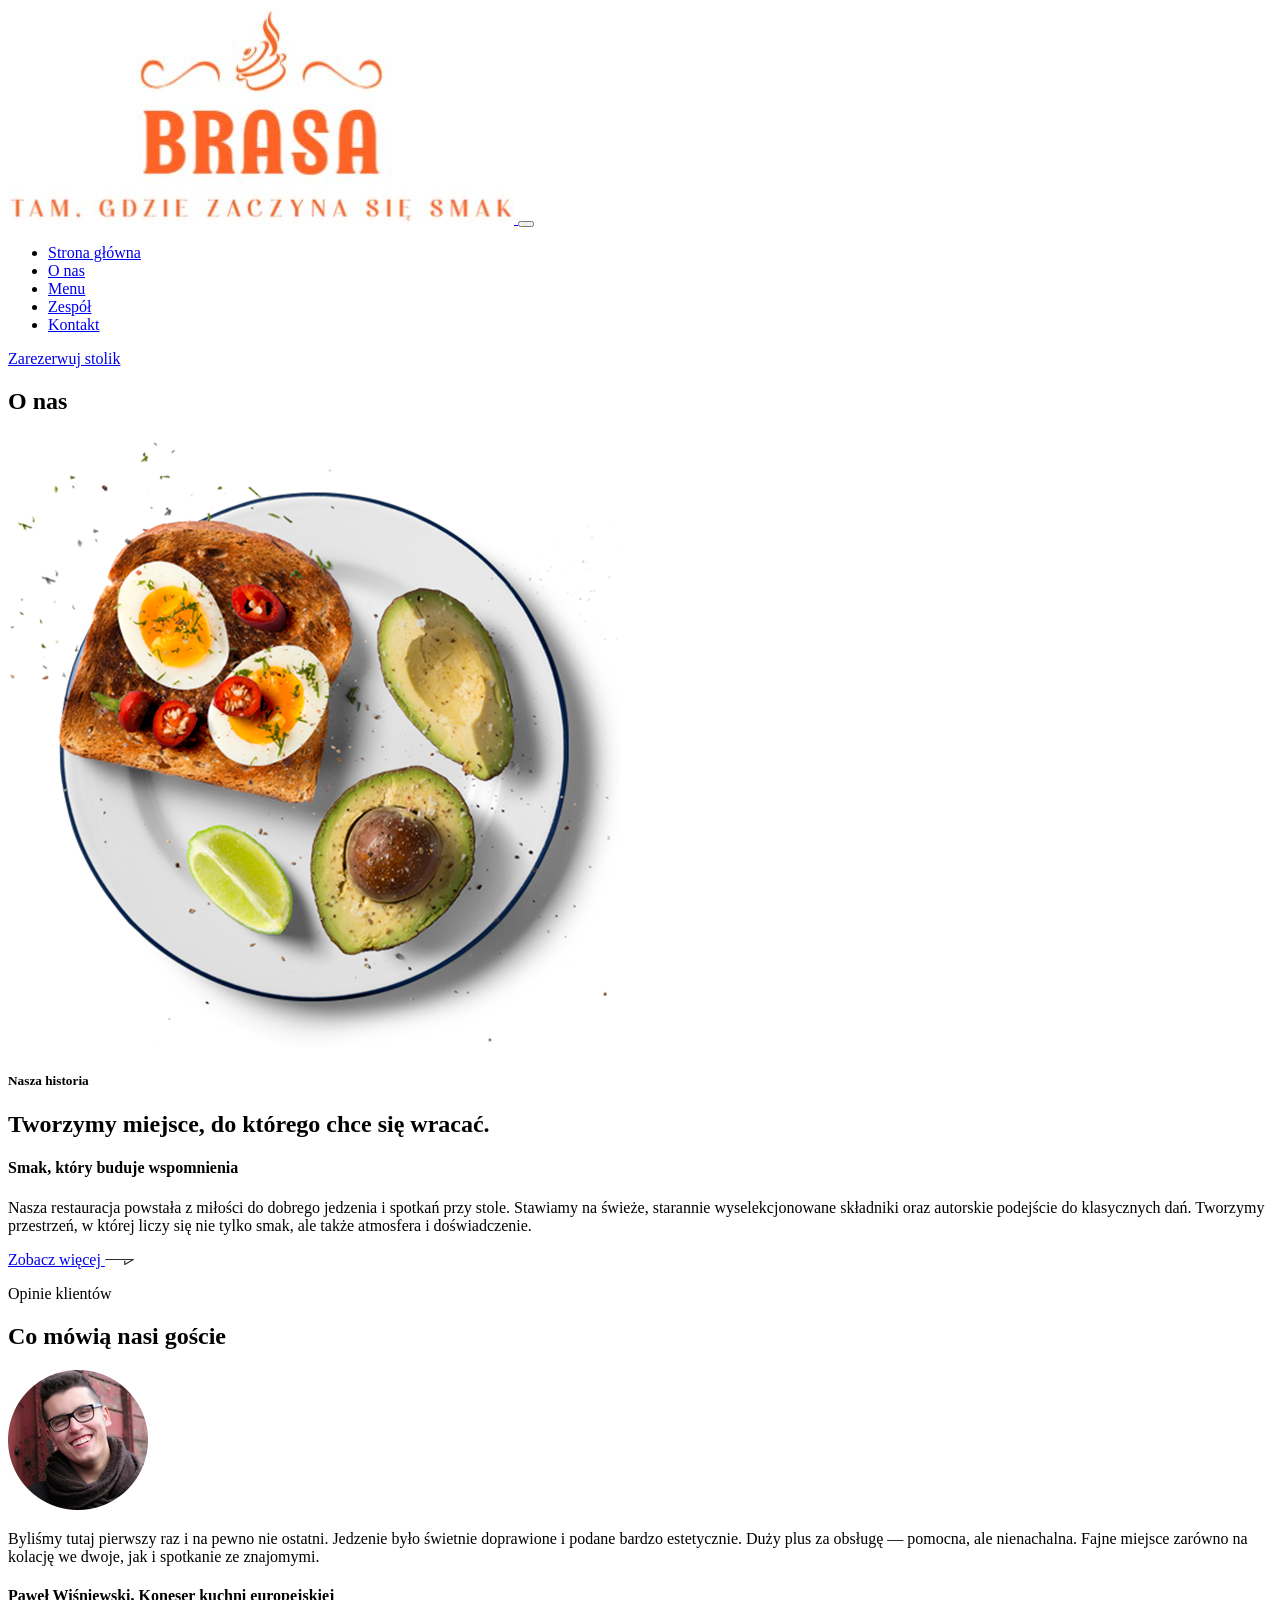
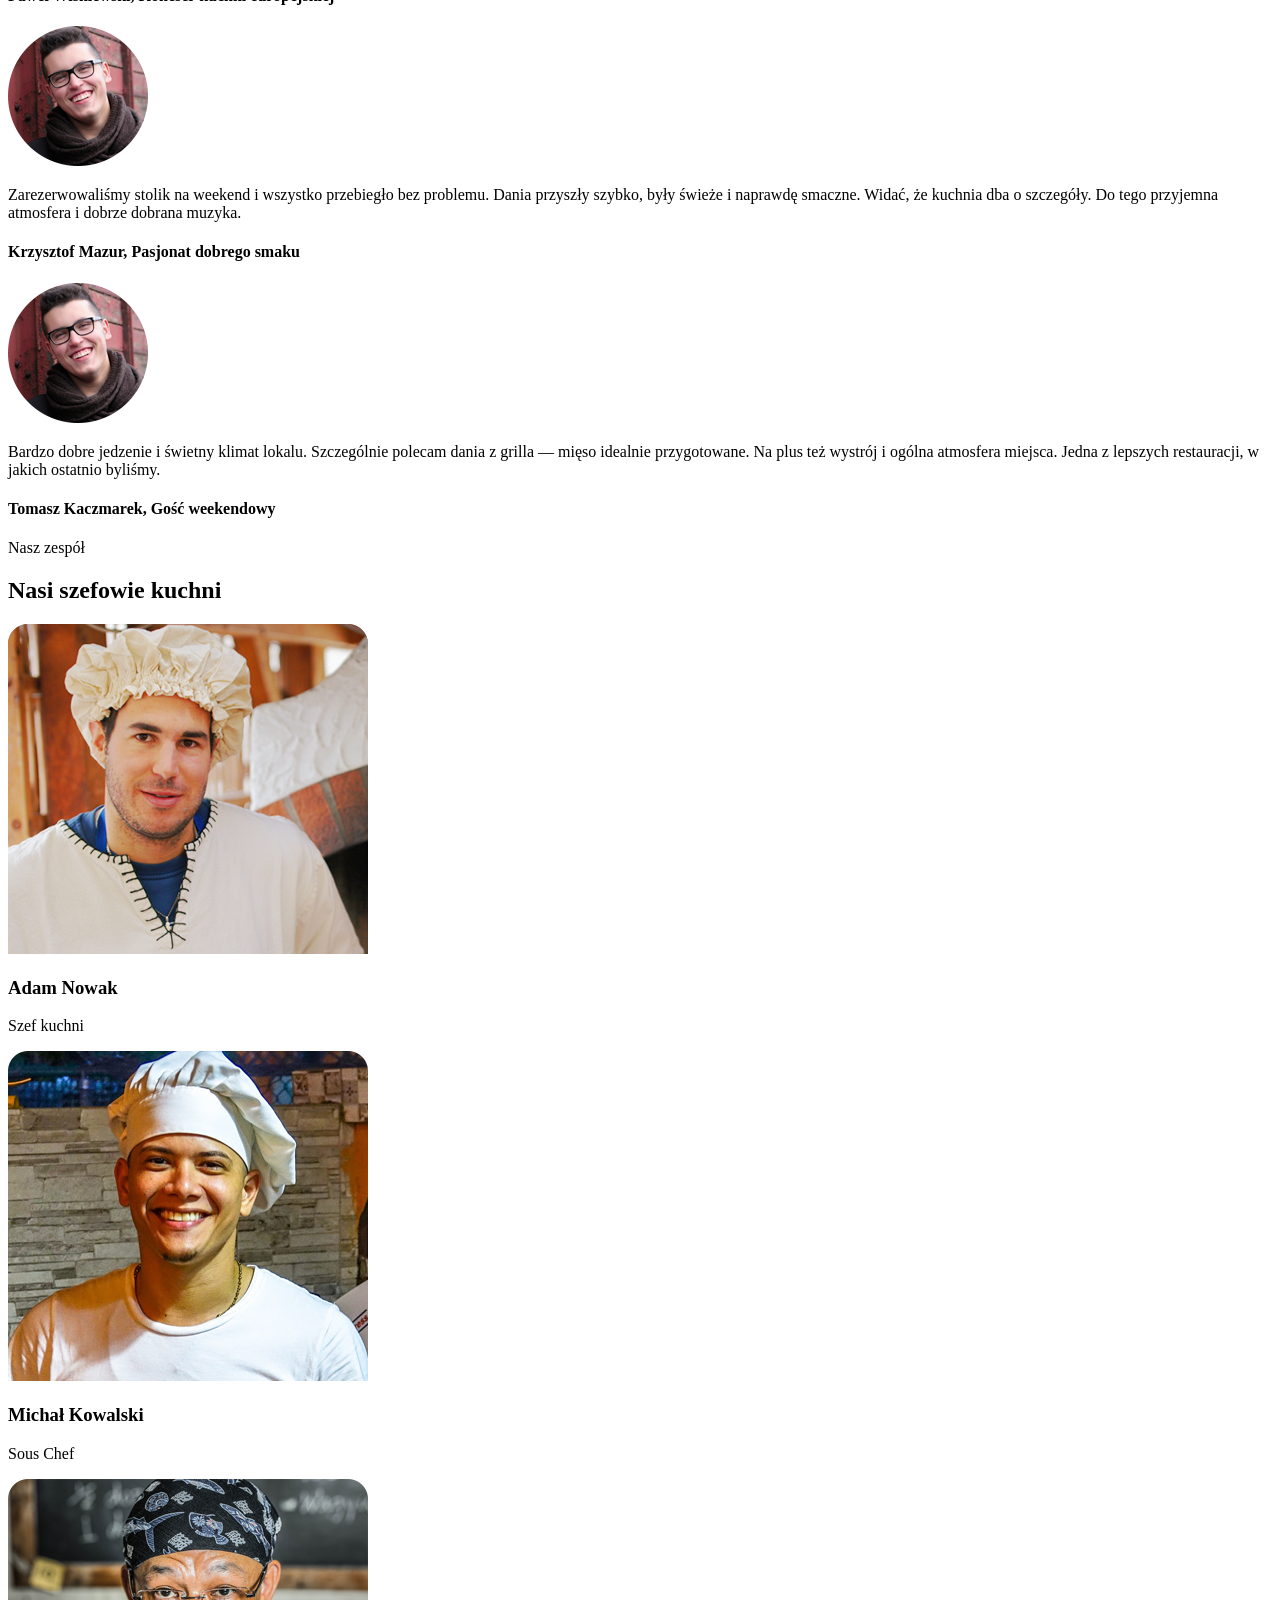
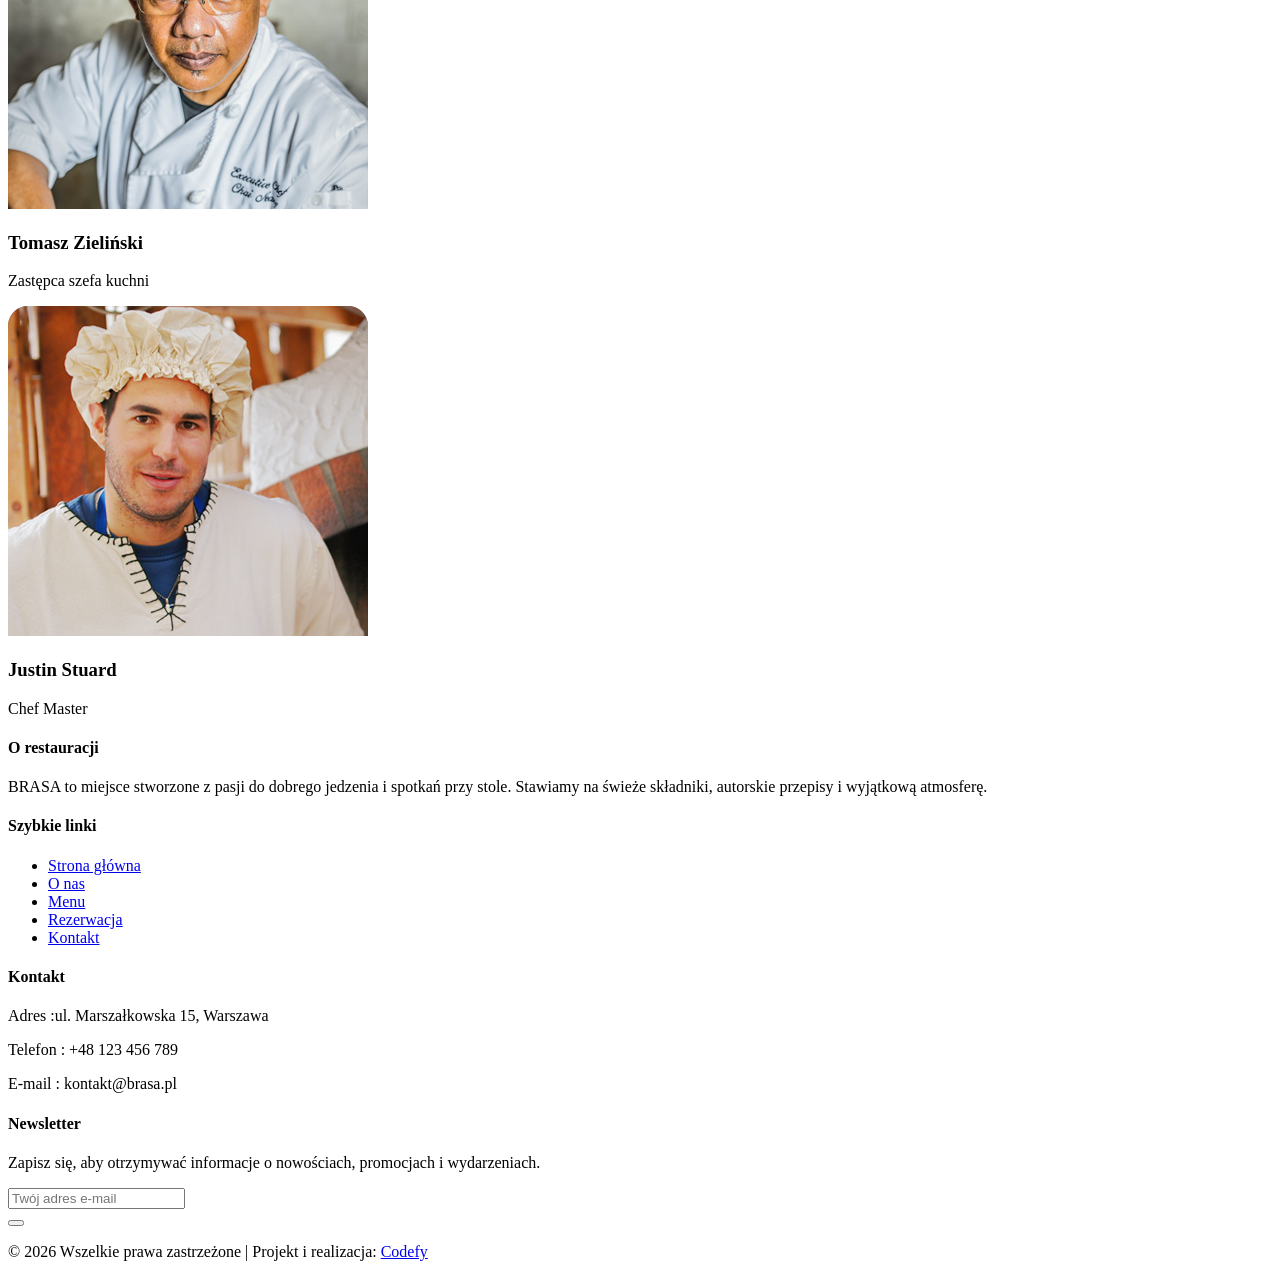
==== about.html @ 65eb1160 "Add files via upload" ====
<!doctype html>
<html lang="en">

<head>
    <!-- Required meta tags -->
    <meta charset="utf-8">
    <meta name="viewport" content="width=device-width, initial-scale=1, shrink-to-fit=no">
    <title>Brasa</title>
    <link rel="icon" href="img/favicon.png">
    <!-- Bootstrap CSS -->
    <link rel="stylesheet" href="css/bootstrap.min.css">
    <!-- animate CSS -->
    <link rel="stylesheet" href="css/animate.css">
    <!-- owl carousel CSS -->
    <link rel="stylesheet" href="css/owl.carousel.min.css">
    <!-- themify CSS -->
    <link rel="stylesheet" href="css/themify-icons.css">
    <!-- flaticon CSS -->
    <link rel="stylesheet" href="css/flaticon.css">
    <!-- font awesome CSS -->
    <link rel="stylesheet" href="css/magnific-popup.css">
    <!-- swiper CSS -->
    <link rel="stylesheet" href="css/slick.css">
    <link rel="stylesheet" href="css/gijgo.min.css">
    <link rel="stylesheet" href="css/nice-select.css">
    <link rel="stylesheet" href="css/all.css">
    <!-- style CSS -->
    <link rel="stylesheet" href="css/style.css">
</head>

<body>
    <!--::header part start::-->
    <header class="main_menu">
        <div class="container">
            <div class="row align-items-center">
                <div class="col-lg-12">
                    <nav class="navbar navbar-expand-lg navbar-light">
                        <a class="navbar-brand" href="index.html"> <img src="img/logo2.jpg" alt="logo"> </a>
                        <button class="navbar-toggler" type="button" data-toggle="collapse"
                            data-target="#navbarSupportedContent" aria-controls="navbarSupportedContent"
                            aria-expanded="false" aria-label="Toggle navigation">
                            <span class="navbar-toggler-icon"></span>
                        </button>

                        <div class="collapse navbar-collapse main-menu-item justify-content-end"
                            id="navbarSupportedContent">
                            <ul class="navbar-nav">
                                <li class="nav-item">
                                    <a class="nav-link" href="index.html">Strona główna</a>
                                </li>
                                <li class="nav-item">
                                    <a class="nav-link" href="about.html">O nas</a>
                                </li>
                                <li class="nav-item">
                                    <a class="nav-link" href="food_menu.html">Menu</a>
                                </li>
                                <li class="nav-item">
                                    <a class="nav-link" href="chefs.html">Zespół</a>
                                </li>
                                <li class="nav-item">
                                    <a class="nav-link" href="contact.html">Kontakt</a>
                                </li>
                            </ul>
                        </div>
                        <div class="menu_btn">
                            <a href="contact.html" class="single_page_btn d-none d-sm-block">Zarezerwuj stolik</a>
                        </div>
                    </nav>
                </div>
            </div>
        </div>
    </header>
    <!-- Header part end-->

    <!-- breadcrumb start-->
    <section class="breadcrumb breadcrumb_bg">
        <div class="container">
            <div class="row">
                <div class="col-lg-12">
                    <div class="breadcrumb_iner text-center">
                        <div class="breadcrumb_iner_item">
                            <h2>O nas</h2>
                        </div>
                    </div>
                </div>
            </div>
        </div>
    </section>
    <!-- breadcrumb start-->

    <!-- about part start-->
    <section class="about_part about_bg">
        <div class="container-fluid">
            <div class="row align-items-center">
                <div class="col-sm-4 col-lg-5 offset-lg-1">
                    <div class="about_img">
                        <img src="img/about.png" alt="">
                    </div>
                </div>
                <div class="col-sm-8 col-lg-4">
                    <div class="about_text">
                        <h5>Nasza historia</h5>
                        <h2>Tworzymy miejsce, do którego chce się wracać.</h2>
                        <h4>Smak, który buduje wspomnienia</h4>
                        <p>Nasza restauracja powstała z miłości do dobrego jedzenia i spotkań przy stole. Stawiamy na świeże, starannie wyselekcjonowane składniki oraz autorskie podejście do klasycznych dań. Tworzymy przestrzeń, w której liczy się nie tylko smak, ale także atmosfera i doświadczenie. </p>
                        <a href="#" class="btn_3">Zobacz więcej <img src="img/icon/left_2.svg" alt=""></a>
                    </div>
                </div>
            </div>
        </div>
    </section>
    <!-- about part end-->
    <!--::review_part start::-->
    <section class="review_part gray_bg section_padding">
        <div class="container">
            <div class="row">
                <div class="col-xl-5">
                    <div class="section_tittle">
                        <p>Opinie klientów</p>
                        <h2>Co mówią nasi goście</h2>
                    </div>
                </div>
            </div>
            <div class="row">
                <div class="col-lg-11">
                    <div class="client_review_part owl-carousel">
                        <div class="client_review_single media">
                            <div class="client_img align-self-center">
                                <img src="img/client/client_1.png" alt="">
                            </div>
                            <div class="client_review_text media-body">
                                <p>Byliśmy tutaj pierwszy raz i na pewno nie ostatni. Jedzenie było świetnie doprawione i podane bardzo estetycznie. Duży plus za obsługę — pomocna, ale nienachalna. Fajne miejsce zarówno na kolację we dwoje, jak i spotkanie ze znajomymi.</p>
                                <h4>Paweł Wiśniewski, <span>Koneser kuchni europejskiej</span></h4>
                            </div>
                        </div>
                        <div class="client_review_single media">
                            <div class="client_img align-self-center">
                                <img src="img/client/client_1.png " alt="">
                            </div>
                            <div class="client_review_text media-body">
                                <p>Zarezerwowaliśmy stolik na weekend i wszystko przebiegło bez problemu. Dania przyszły szybko, były świeże i naprawdę smaczne. Widać, że kuchnia dba o szczegóły. Do tego przyjemna atmosfera i dobrze dobrana muzyka.</p>
                                <h4>Krzysztof Mazur, <span>Pasjonat dobrego smaku</span></h4>
                            </div>
                        </div>
                        <div class="client_review_single media">
                            <div class="client_img align-self-center">
                                <img src="img/client/client_1.png" alt="">
                            </div>
                            <div class="client_review_text media-body">
                                <p>Bardzo dobre jedzenie i świetny klimat lokalu. Szczególnie polecam dania z grilla — mięso idealnie przygotowane. Na plus też wystrój i ogólna atmosfera miejsca. Jedna z lepszych restauracji, w jakich ostatnio byliśmy.</p>
                                <h4>Tomasz Kaczmarek, <span>Gość weekendowy</span></h4>
                            </div>
                        </div>
                    </div>
                </div>
            </div>
        </div>
    </section>
    <!--::review_part end::-->
    <!--::chefs_part start::-->
    <section class="chefs_part blog_item_section section_padding">
        <div class="container">
            <div class="row">
                <div class="col-xl-5">
                    <div class="section_tittle">
                        <p>Nasz zespół</p>
                        <h2>Nasi szefowie kuchni</h2>
                    </div>
                </div>
            </div>
            <div class="row">
                <div class="col-sm-6 col-lg-4">
                    <div class="single_blog_item">
                        <div class="single_blog_img">
                            <img src="img/team/chefs_1.png" alt="">
                        </div>
                        <div class="single_blog_text text-center">
                            <h3>Adam Nowak</h3>
                            <p>Szef kuchni</p>
                            <div class="social_icon">
                                <a href="#"> <i class="ti-facebook"></i> </a>
                                <a href="#"> <i class="ti-twitter-alt"></i> </a>
                                <a href="#"> <i class="ti-instagram"></i> </a>
                                <a href="#"> <i class="ti-skype"></i> </a>
                            </div>
                        </div>
                    </div>
                </div>
                <div class="col-sm-6 col-lg-4">
                    <div class="single_blog_item">
                        <div class="single_blog_img">
                            <img src="img/team/chefs_2.png" alt="">
                        </div>
                        <div class="single_blog_text text-center">
                            <h3>Michał Kowalski</h3>
                            <p>Sous Chef</p>
                            <div class="social_icon">
                                <a href="#"> <i class="ti-facebook"></i> </a>
                                <a href="#"> <i class="ti-twitter-alt"></i> </a>
                                <a href="#"> <i class="ti-instagram"></i> </a>
                                <a href="#"> <i class="ti-skype"></i> </a>
                            </div>
                        </div>
                    </div>
                </div>
                <div class="col-sm-6 col-lg-4">
                    <div class="single_blog_item">
                        <div class="single_blog_img">
                            <img src="img/team/chefs_3.png" alt="">
                        </div>
                        <div class="single_blog_text text-center">
                            <h3>Tomasz Zieliński</h3>
                            <p>Zastępca szefa kuchni</p>
                            <div class="social_icon">
                                <a href="#"> <i class="ti-facebook"></i> </a>
                                <a href="#"> <i class="ti-twitter-alt"></i> </a>
                                <a href="#"> <i class="ti-instagram"></i> </a>
                                <a href="#"> <i class="ti-skype"></i> </a>
                            </div>
                        </div>
                    </div>
                </div>
                <div class="col-sm-6 col-lg-4 d-none d-sm-block d-lg-none">
                    <div class="single_blog_item">
                        <div class="single_blog_img">
                            <img src="img/team/chefs_1.png" alt="">
                        </div>
                        <div class="single_blog_text text-center">
                            <h3>Justin Stuard</h3>
                            <p>Chef Master</p>
                            <div class="social_icon">
                                <a href="#"> <i class="ti-facebook"></i> </a>
                                <a href="#"> <i class="ti-twitter-alt"></i> </a>
                                <a href="#"> <i class="ti-instagram"></i> </a>
                                <a href="#"> <i class="ti-skype"></i> </a>
                            </div>
                        </div>
                    </div>
                </div>
            </div>
        </div>
    </section>
    <!--::chefs_part end::-->

    <!-- footer part start-->
    <footer class="footer-area">
        <div class="container">
            <div class="row">
                <div class="col-xl-3 col-sm-6 col-md-3 col-lg-3">
                    <div class="single-footer-widget footer_1">
                        <h4>O restauracji</h4>
                        <p>BRASA to miejsce stworzone z pasji do dobrego jedzenia i spotkań przy stole. Stawiamy na świeże składniki, autorskie przepisy i wyjątkową atmosferę.</p>
                    </div>
                </div>
                <div class="col-xl-3 col-sm-6 col-md-2 col-lg-3">
                    <div class="single-footer-widget footer_2">
                        <h4>Szybkie linki</h4>
                        <div class="contact_info">
                            <ul>
                                <li><a href="#">Strona główna</a></li>
                                <li><a href="#">O nas</a></li>
                                <li><a href="#">Menu</a></li>
                                <li><a href="#">Rezerwacja</a></li>
                                <li><a href="#">Kontakt</a></li>
                            </ul>
                        </div>
                    </div>
                </div>
                <div class="col-xl-3 col-sm-6 col-md-3 col-lg-3">
                    <div class="single-footer-widget footer_2">
                        <h4>Kontakt</h4>
                        <div class="contact_info">
                            <p><span> Adres :</span>ul. Marszałkowska 15, Warszawa </p>
                            <p><span> Telefon :</span> +48 123 456 789</p>
                            <p><span> E-mail : </span>kontakt@brasa.pl </p>
                        </div>
                    </div>
                </div>
                <div class="col-xl-3 col-sm-6 col-md-4 col-lg-3">
                    <div class="single-footer-widget footer_3">
                        <h4>Newsletter</h4>
                        <p>Zapisz się, aby otrzymywać informacje o nowościach, promocjach i wydarzeniach.</p>
                        <form action="#">
                            <div class="form-group">
                                <div class="input-group mb-3">
                                    <input type="text" class="form-control" placeholder='Twój adres e-mail'
                                        onfocus="this.placeholder = ''" onblur="this.placeholder = 'Twój adres e-mail'">
                                    <div class="input-group-append">
                                        <button class="btn" type="button"><i class="fas fa-paper-plane"></i></button>
                                    </div>
                                </div>
                            </div>
                        </form>
                    </div>
                </div>
            </div>
            <div class="copyright_part_text">
                <div class="row">
                    <div class="col-lg-8">
                        <p class="footer-text m-0">
  © 2026 Wszelkie prawa zastrzeżone | Projekt i realizacja: 
   <a href="https://codefy.pl" target="_blank">Codefy</a>
</p>
                    </div>
                    <div class="col-lg-4">
                        <div class="copyright_social_icon text-right">
                            <a href="#"><i class="fab fa-facebook-f"></i></a>
                            <a href="#"><i class="fab fa-twitter"></i></a>
                            <a href="#"><i class="ti-dribbble"></i></a>
                            <a href="#"><i class="fab fa-behance"></i></a>
                        </div>
                    </div>
                </div>
            </div>
        </div>
    </footer>
    <!-- footer part end-->

    <!-- jquery plugins here-->
    <!-- jquery -->
    <script src="js/jquery-1.12.1.min.js"></script>
    <!-- popper js -->
    <script src="js/popper.min.js"></script>
    <!-- bootstrap js -->
    <script src="js/bootstrap.min.js"></script>
    <!-- easing js -->
    <script src="js/jquery.magnific-popup.js"></script>
    <!-- swiper js -->
    <script src="js/swiper.min.js"></script>
    <!-- swiper js -->
    <script src="js/masonry.pkgd.js"></script>
    <!-- particles js -->
    <script src="js/owl.carousel.min.js"></script>
    <!-- swiper js -->
    <script src="js/slick.min.js"></script>
    <script src="js/gijgo.min.js"></script>
    <script src="js/jquery.nice-select.min.js"></script>
    <!-- custom js -->
    <script src="js/custom.js"></script>
</body>

</html>
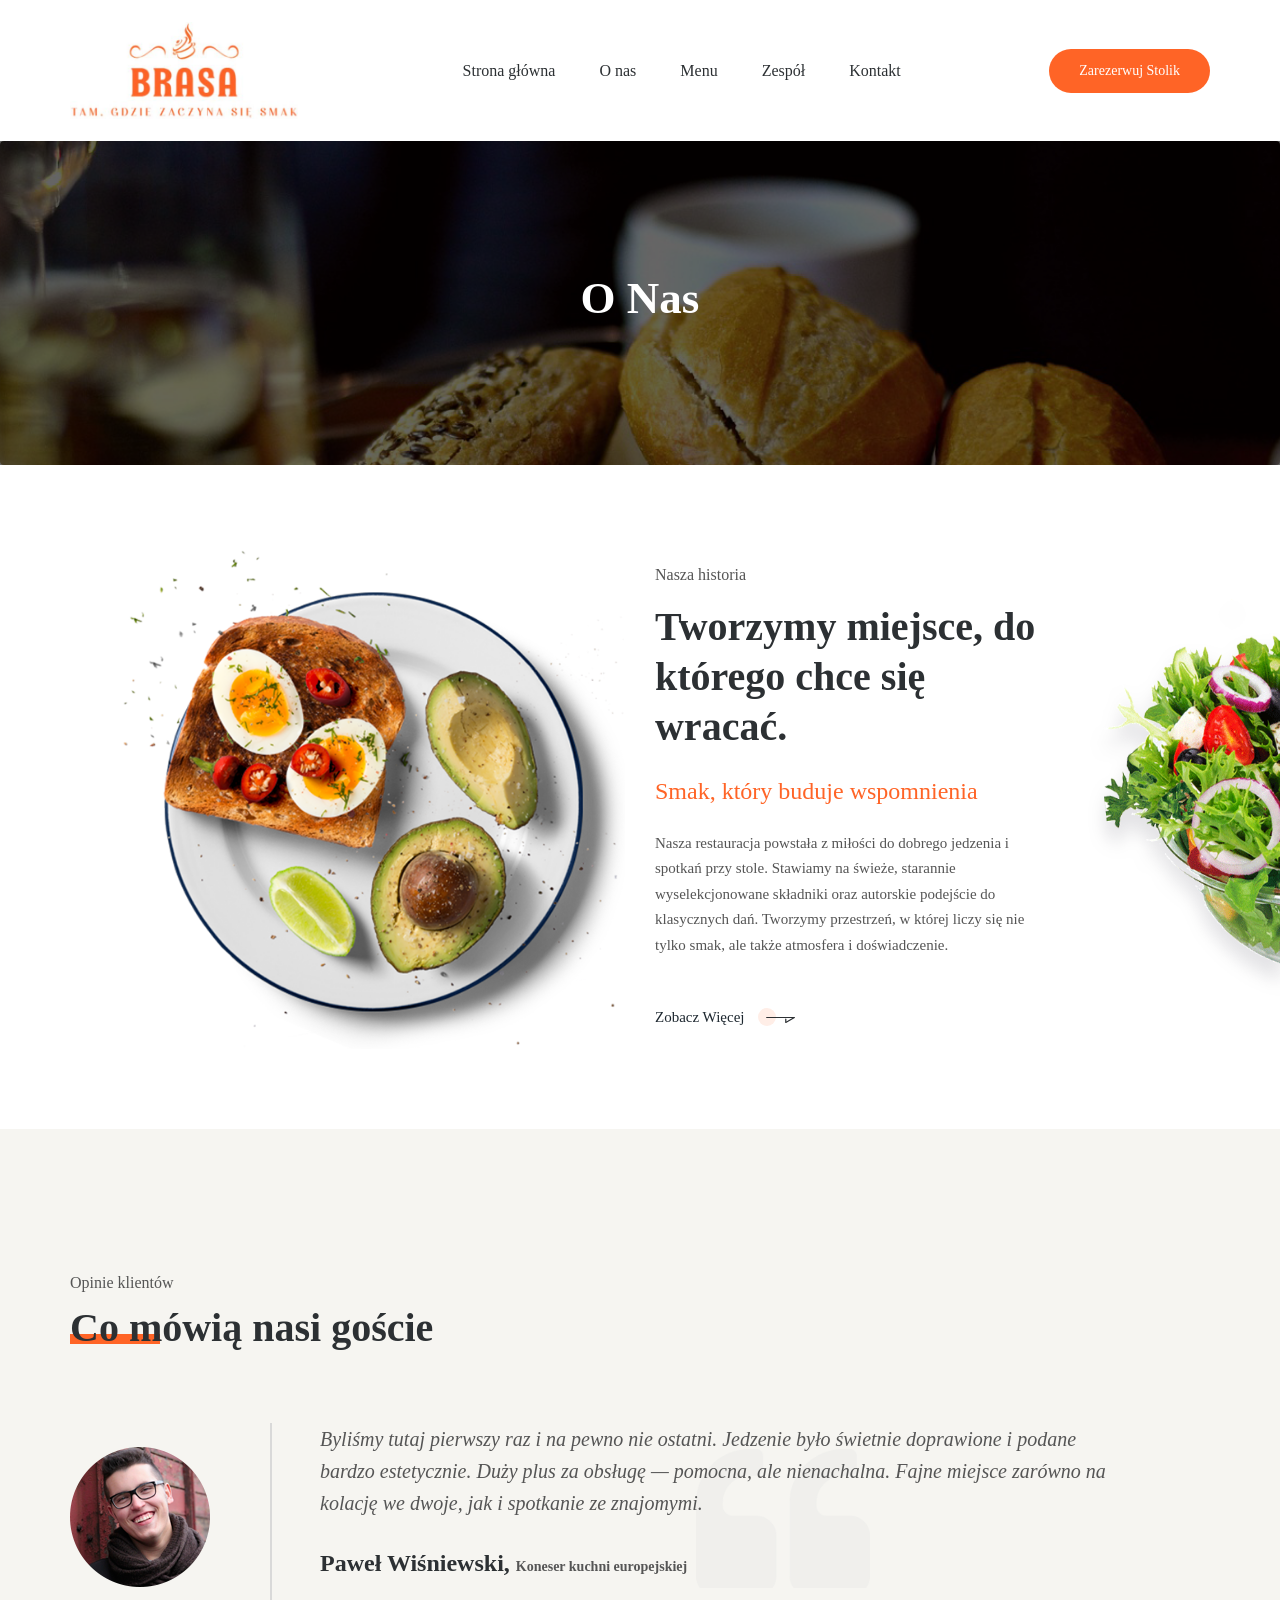
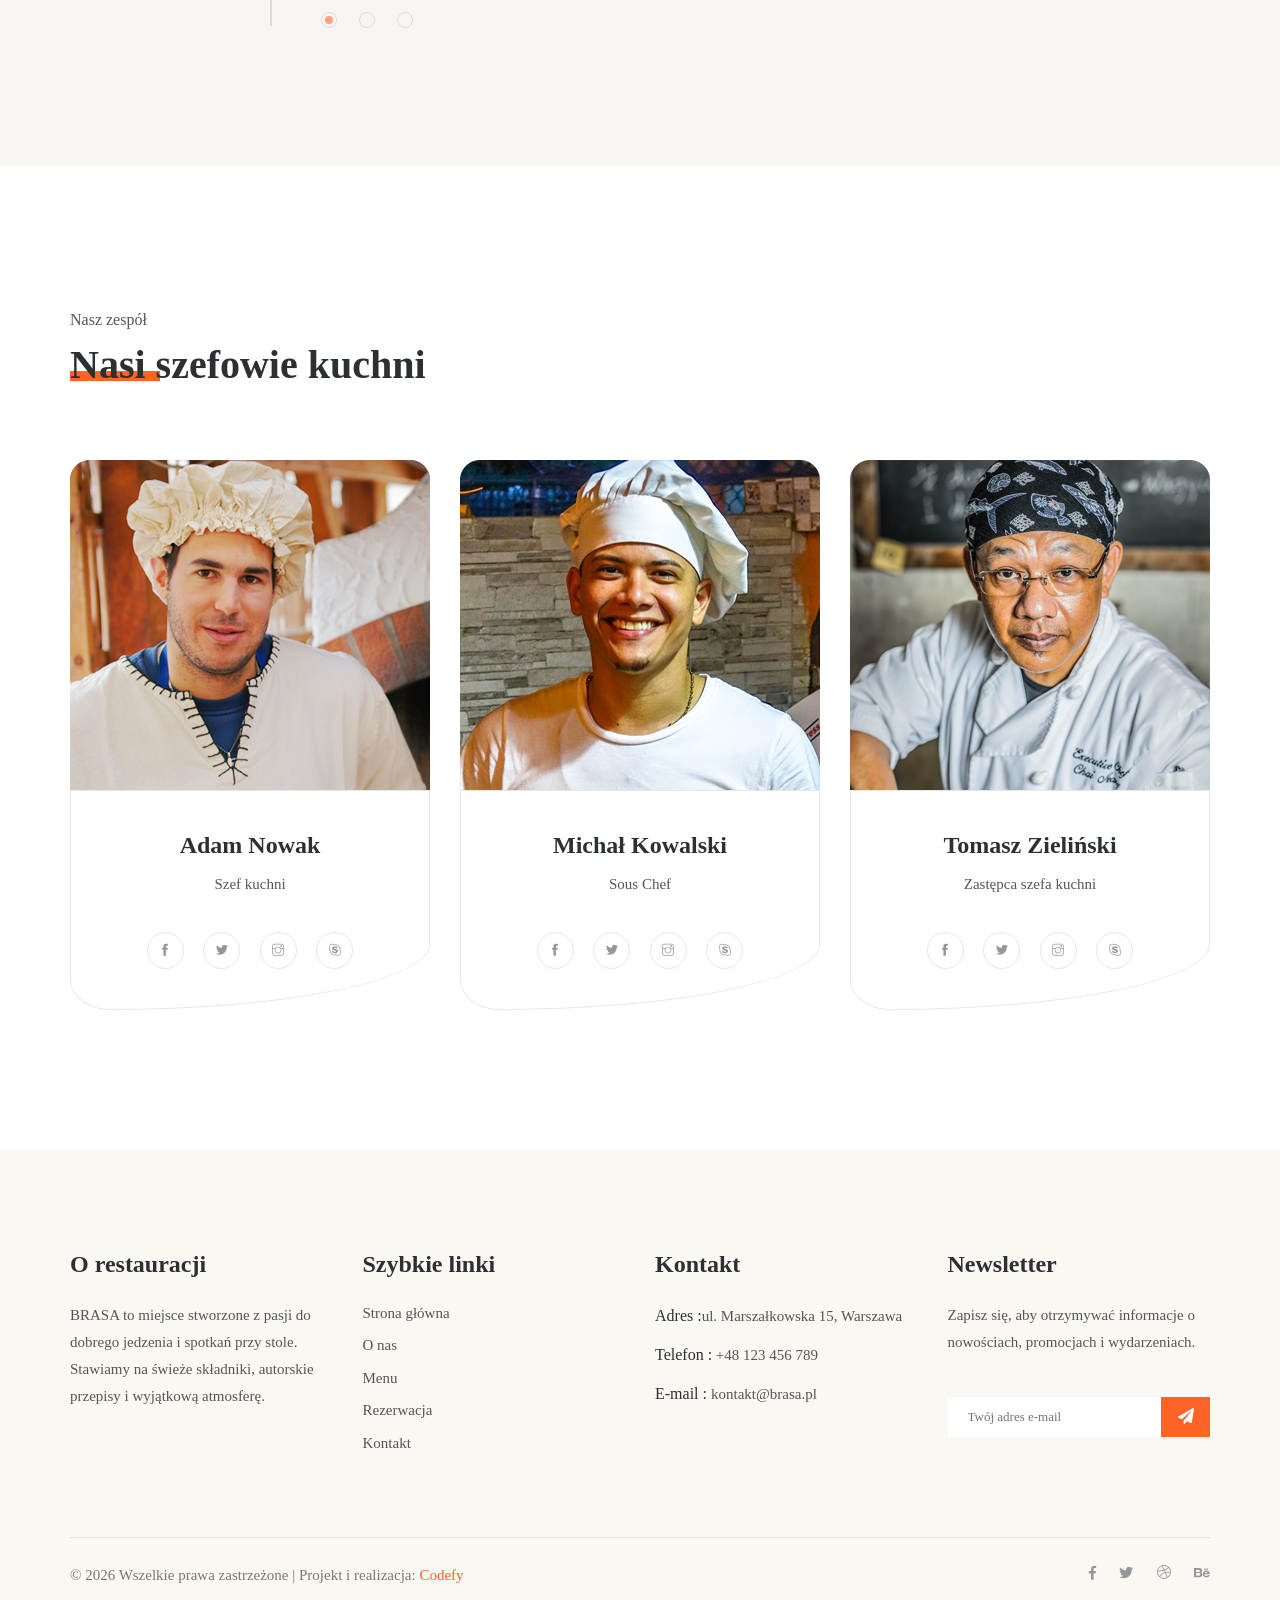
==== commit 274eebba: "Update about.html" ====
--- a/about.html
+++ b/about.html
@@ -6,7 +6,7 @@
     <meta charset="utf-8">
     <meta name="viewport" content="width=device-width, initial-scale=1, shrink-to-fit=no">
     <title>Brasa</title>
-    <link rel="icon" href="img/favicon.png">
+    <link rel="icon" href="img/fav-removebg-preview.png">
     <!-- Bootstrap CSS -->
     <link rel="stylesheet" href="css/bootstrap.min.css">
     <!-- animate CSS -->
@@ -339,4 +339,4 @@
     <script src="js/custom.js"></script>
 </body>
 
-</html>+</html>
--- a/css/gijgo.min.css
+++ b/css/gijgo.min.css
@@ -0,0 +1 @@
+.gj-button-md,.gj-text-align-center{text-align:center}.gj-button-md,.gj-modal{overflow:hidden;outline:0}.gj-button-md,.gj-button-md-group{position:relative;vertical-align:middle}.gj-button,.gj-button-md,.gj-cursor-pointer{cursor:pointer}.gj-button{background-color:#f5f5f5;border:1px solid #ddd;color:#000;border-radius:3px;padding:6px 10px}.gj-unselectable{-webkit-touch-callout:none;-webkit-user-select:none;-khtml-user-select:none;-moz-user-select:none;-ms-user-select:none;user-select:none}.gj-row{display:-webkit-box;display:-ms-flexbox;display:flex;-ms-flex-wrap:wrap;flex-wrap:wrap}.gj-margin-left-5{margin-left:5px}.gj-margin-left-10{margin-left:10px}.gj-width-full{width:100%}.gj-font-size-16{font-size:16px}.gj-hidden{display:none}.gj-button-md{background:0 0;border:none;border-radius:2px;color:rgba(0,0,0,.87);height:36px;margin:0;min-width:64px;padding:0 16px;display:inline-block;font-family:Roboto,Helvetica,Arial,sans-serif;font-size:1rem;font-weight:500;text-transform:uppercase;letter-spacing:0;will-change:box-shadow;transition:box-shadow .2s cubic-bezier(.4,0,1,1),background-color .2s cubic-bezier(.4,0,.2,1),color .2s cubic-bezier(.4,0,.2,1);text-decoration:none;line-height:36px;-webkit-user-select:none;-moz-user-select:none;-ms-user-select:none;user-select:none}.gj-button-md:hover{background-color:rgba(158,158,158,.2)}.gj-button-md:disabled{color:rgba(0,0,0,.26);background:0 0}.gj-button-md .gj-icon,.gj-button-md .material-icons{vertical-align:middle}.gj-button-md.gj-button-md-icon{width:24px;height:31px;min-width:24px;padding:0;display:table}ul.gj-list-bootstrap li [data-role=image],ul.gj-list-md li [data-role=checkbox],ul.gj-list-md li [data-role=image]{height:24px;width:24px}.gj-button-md.gj-button-md-icon .gj-icon,.gj-button-md.gj-button-md-icon .material-icons{display:table-cell;margin-right:0;width:24px;height:24px}.gj-button-md.active{background-color:rgba(158,158,158,.4)}.gj-button-md-group{display:inline-block}.gj-textbox-md{border:none;border-bottom:1px solid rgba(0,0,0,.42);display:block;font-family:Helvetica,Arial,sans-serif;font-size:16px;line-height:16px;padding:4px 0;margin:0;width:100%;background:0 0;text-align:left;color:rgba(0,0,0,.87)}.gj-textbox-md:active,.gj-textbox-md:focus{border-bottom:2px solid rgba(0,0,0,.42);outline:0}.gj-textbox-md::placeholder{color:#8e8e8e}.gj-textbox-md:-ms-input-placeholder{color:#8e8e8e}.gj-textbox-md::-ms-input-placeholder{color:#8e8e8e}.gj-md-spacer-24{min-width:24px;width:24px;display:inline-block}.gj-md-spacer-32{min-width:32px;width:32px;display:inline-block}.gj-modal{position:fixed;top:0;right:0;bottom:0;left:0;z-index:1203;display:none;-webkit-overflow-scrolling:touch;background-color:rgba(0,0,0,.54118);transition:.2s ease opacity;will-change:opacity}ul.gj-list li [data-role=wrapper]{display:table;width:100%}ul.gj-list li [data-role=checkbox],ul.gj-list li [data-role=image]{display:table-cell;vertical-align:middle;text-align:center}ul.gj-list li [data-role=display]{display:table-cell;vertical-align:middle;cursor:pointer}ul.gj-list li [data-role=display]:empty:before{content:"\200b"}ul.gj-list-bootstrap{padding-left:0;margin-bottom:0}ul.gj-list-bootstrap li{padding:0}ul.gj-list-bootstrap li [data-role=wrapper]{padding:0 10px}ul.gj-list-bootstrap li [data-role=checkbox]{width:24px;padding:3px}ul.gj-list-bootstrap li [data-role=display]{padding:8px 0 8px 4px}.list-group-item.active ul li,.list-group-item.active:focus ul li,.list-group-item.active:hover ul li{text-shadow:none;color:initial}ul.gj-list-md{padding:0;list-style:none;line-height:24px;letter-spacing:0;color:#616161}.gj-picker-md,ul.gj-list-md li{font-family:Roboto,Helvetica,Arial,sans-serif;font-size:16px;font-weight:400;letter-spacing:.04em;line-height:1}ul.gj-list-md li{display:list-item;list-style-type:none;padding:0;min-height:unset;box-sizing:border-box;align-items:center;cursor:default;overflow:hidden;-webkit-flex-direction:row;-ms-flex-direction:row;flex-direction:row;-webkit-flex-wrap:nowrap;-ms-flex-wrap:nowrap;flex-wrap:nowrap}ul.gj-list-md li [data-role=display]{padding:8px 0 8px 5px;order:0;flex-grow:2;text-decoration:none;box-sizing:border-box;align-items:center;text-align:left;color:rgba(0,0,0,.87)}ul.gj-list-md li.disabled>[data-role=wrapper]>[data-role=display]{color:#9E9E9E}.gj-list-md-active{background:#e0e0e0;color:#3f51b5}.gj-picker{position:absolute;z-index:1203;background-color:#fff}.gj-picker .selected{color:#fff}.gj-picker-md{color:rgba(0,0,0,.87);border:1px solid #E0E0E0}.gj-modal .gj-picker-md{border:0}.gj-picker-md [role=header]{color:rgba(255,255,255,.54);display:flex;background:#2196f3;align-items:baseline;user-select:none;justify-content:center}.gj-picker-md [role=footer]{float:right;padding:10px}.gj-picker-md [role=footer] button.gj-button-md{color:#2196f3;font-weight:700;font-size:13px}.gj-picker-bootstrap{border:1px solid #E0E0E0}.gj-picker-bootstrap .selected{color:#888}.gj-picker-bootstrap [role=header]{background:#eee;color:#AAA}@font-face{font-family:gijgo-material;src:url(../fonts/gijgo-material.eot?235541);src:url(../fonts/gijgo-material.eot?235541#iefix) format('embedded-opentype'),url(../fonts/gijgo-material.ttf?235541) format('truetype'),url(../fonts/gijgo-material.woff?235541) format('woff'),url(../fonts/gijgo-material.svg?235541#gijgo-material) format('svg');font-weight:400;font-style:normal}.gj-icon{font-family:gijgo-material!important;font-size:24px;speak:none;font-style:normal;font-weight:400;font-variant:normal;text-transform:none;line-height:1;letter-spacing:0;-webkit-font-feature-settings:"liga";-moz-font-feature-settings:"liga=1";-moz-font-feature-settings:"liga";-ms-font-feature-settings:"liga" 1;font-feature-settings:"liga";-webkit-font-variant-ligatures:discretionary-ligatures;font-variant-ligatures:discretionary-ligatures;-webkit-font-smoothing:antialiased;-moz-osx-font-smoothing:grayscale}.gj-icon.undo:before{content:"\e900"}.gj-icon.vertical-align-top:before{content:"\e901"}.gj-icon.vertical-align-center:before{content:"\e902"}.gj-icon.vertical-align-bottom:before{content:"\e903"}.gj-icon.arrow-dropup:before{content:"\e904"}.gj-icon.clock:before{content:"\e905"}.gj-icon.refresh:before{content:"\e906"}.gj-icon.last-page:before{content:"\e907"}.gj-icon.first-page:before{content:"\e908"}.gj-icon.cancel:before{content:"\e909"}.gj-icon.clear:before{content:"\e90a"}.gj-icon.check-circle:before{content:"\e90b"}.gj-icon.delete:before{content:"\e90c"}.gj-icon.arrow-upward:before{content:"\e90d"}.gj-icon.arrow-forward:before{content:"\e90e"}.gj-icon.arrow-downward:before{content:"\e90f"}.gj-icon.arrow-back:before{content:"\e910"}.gj-icon.list-numbered:before{content:"\e911"}.gj-icon.list-bulleted:before{content:"\e912"}.gj-icon.indent-increase:before{content:"\e913"}.gj-icon.indent-decrease:before{content:"\e914"}.gj-icon.redo:before{content:"\e915"}.gj-icon.align-right:before{content:"\e916"}.gj-icon.align-left:before{content:"\e917"}.gj-icon.align-justify:before{content:"\e918"}.gj-icon.align-center:before{content:"\e919"}.gj-icon.strikethrough:before{content:"\e91a"}.gj-icon.italic:before{content:"\e91b"}.gj-icon.underlined:before{content:"\e91c"}.gj-icon.bold:before{content:"\e91d"}.gj-icon.arrow-dropdown:before{content:"\e91e"}.gj-icon.done:before{content:"\e91f"}.gj-icon.pencil:before{content:"\e920"}.gj-icon.minus:before{content:"\e921"}.gj-icon.plus:before{content:"\e922"}.gj-icon.chevron-up:before{content:"\e923"}.gj-icon.chevron-right:before{content:"\e924"}.gj-icon.chevron-down:before{content:"\e925"}.gj-icon.chevron-left:before{content:"\e926"}.gj-icon.event:before{content:"\e927"}.gj-draggable{cursor:move}.gj-resizable-handle{position:absolute;font-size:.1px;display:block;-ms-touch-action:none;touch-action:none;z-index:1203}.gj-dialog-bootstrap [data-role=title],.gj-dialog-bootstrap4 [data-role=title]{display:inline}.gj-dialog-bootstrap,.gj-dialog-bootstrap4,.gj-dialog-md{z-index:1202;overflow:hidden}.gj-resizable-n{cursor:n-resize;height:7px;width:100%;top:-5px;left:0}.gj-resizable-e{cursor:e-resize;width:7px;right:-5px;top:0;height:100%}.gj-resizable-s{cursor:s-resize;height:7px;width:100%;bottom:-5px;left:0}.gj-resizable-w{cursor:w-resize;width:7px;left:-5px;top:0;height:100%}.gj-resizable-se{cursor:se-resize;width:12px;height:12px;right:1px;bottom:1px}.gj-resizable-sw{cursor:sw-resize;width:9px;height:9px;left:-5px;bottom:-5px}.gj-resizable-nw{cursor:nw-resize;width:9px;height:9px;left:-5px;top:-5px}.gj-resizable-ne{cursor:ne-resize;width:9px;height:9px;right:-5px;top:-5px}.gj-dialog-footer{position:absolute;bottom:0;width:100%;margin-top:0}.gj-dialog-scrollable [data-role=body]{overflow-x:hidden;overflow-y:scroll}.gj-dialog-bootstrap [data-role=close]{line-height:1.42857143}.gj-dialog-bootstrap4 [data-role=close]{line-height:1.5}.gj-dialog-md{background-color:#FFF;border:none;box-shadow:0 11px 15px -7px rgba(0,0,0,.2),0 24px 38px 3px rgba(0,0,0,.14),0 9px 46px 8px rgba(0,0,0,.12);box-sizing:border-box;position:relative;display:-webkit-box;display:-webkit-flex;display:-ms-flexbox;display:flex;-webkit-box-orient:vertical;-webkit-box-direction:normal;-webkit-flex-direction:column;-ms-flex-direction:column;flex-direction:column;-webkit-background-clip:padding-box;background-clip:padding-box;outline:0}.gj-dialog-md-header{padding:24px 24px 0;font-family:Roboto,Helvetica,Arial,sans-serif}.gj-dialog-md-title{margin:0;font-weight:400;display:inline;line-height:28px;font-size:20px}.gj-dialog-md-close{-webkit-appearance:none;padding:0;cursor:pointer;background:0 0;border:0;float:right;line-height:28px;font-size:28px}.gj-dialog-md-body{padding:20px 24px 24px;color:rgba(0,0,0,.54);font-family:Helvetica,Arial,sans-serif;font-size:14px;font-weight:400;line-height:20px}.gj-dialog-md-footer{padding:8px 8px 8px 24px;display:-webkit-flex;display:-ms-flexbox;display:flex;-webkit-flex-direction:row-reverse;-ms-flex-direction:row-reverse;flex-direction:row-reverse;-webkit-flex-wrap:wrap;-ms-flex-wrap:wrap;flex-wrap:wrap;box-sizing:border-box}.gj-dialog-md-footer>:first-child{margin-right:0}.gj-dialog-md-footer>*{margin-right:8px;height:36px}DIV.gj-grid-wrapper{margin:auto;position:relative;clear:both;z-index:1}TABLE.gj-grid{margin:auto;border-collapse:collapse;width:100%;table-layout:fixed}TABLE.gj-grid THEAD TH [data-role=selectAll]{margin:auto}table.gj-grid-bootstrap thead th [data-role=sorticon],table.gj-grid-md thead th [data-role=sorticon]{margin-left:5px}TABLE.gj-grid THEAD TH [data-role=title],TABLE.gj-grid THEAD TH [data-role=sorticon]{display:inline-block}TABLE.gj-grid THEAD TH{overflow:hidden;text-overflow:ellipsis}TABLE.gj-grid.autogrow-header-row THEAD TH{overflow:auto;text-overflow:initial;white-space:pre-wrap;-ms-word-break:break-word;word-break:break-word}TABLE.gj-grid>tbody>tr>td{overflow:hidden;position:relative}table.gj-grid tbody div[data-role=display]{vertical-align:middle;text-indent:0;white-space:pre-wrap;-ms-word-break:break-word;word-break:break-word}table.gj-grid.fixed-body-rows tbody div[data-role=display]{overflow:hidden;text-overflow:ellipsis;white-space:nowrap;-ms-word-break:initial;word-break:initial}table.gj-grid tfoot DIV[data-role=display]{vertical-align:middle;text-indent:0;display:flex}TABLE.gj-grid .fa{padding:2px}TABLE.gj-grid>tbody>tr>td>div{padding:2px;overflow:hidden}DIV.gj-grid-wrapper DIV.gj-grid-loading-cover{background:#BBB;opacity:.5;position:absolute;vertical-align:middle}DIV.gj-grid-wrapper DIV.gj-grid-loading-text{position:absolute;font-weight:700}table.gj-grid-bootstrap thead th{background-color:#f5f5f5;vertical-align:middle}table.gj-grid-bootstrap thead th [data-role=sorticon] i.gj-icon,table.gj-grid-bootstrap thead th [data-role=sorticon] i.material-icons{position:absolute;font-size:20px;top:15px}table.gj-grid-bootstrap tbody tr td div[data-role=display]{padding:0}.gj-grid-bootstrap-4 .gj-checkbox-bootstrap{display:inline-block;padding-top:2px}.gj-grid-bootstrap-4 tbody tr.active{background-color:rgba(0,0,0,.075)}.gj-grid-md{position:relative;border:1px solid #e0e0e0;border-collapse:collapse;white-space:nowrap;font-size:13px;font-family:Roboto,Helvetica,Arial,sans-serif;background-color:#fff}.gj-grid-md td:first-of-type,.gj-grid-md th:first-of-type{padding-left:24px}.gj-grid-md td,.gj-grid-md th{padding:12px 18px;position:relative;box-sizing:border-box}.gj-grid-md th{vertical-align:bottom;font-weight:700;line-height:31px;letter-spacing:0;height:56px;font-size:12px;color:rgba(0,0,0,.54);text-align:right}.gj-grid-md td{height:48px;border-top:1px solid #e0e0e0;border-bottom:1px solid #e0e0e0;text-align:left;color:rgba(0,0,0,.87)}.gj-grid-bootstrap tbody tr.gj-grid-top-border td,.gj-grid-md tbody tr.gj-grid-top-border td{border-top:2px solid #777}.gj-grid-bootstrap tbody tr.gj-grid-bottom-border td,.gj-grid-md tbody tr.gj-grid-bottom-border td{border-bottom:2px solid #777}.gj-grid-md tbody tr{position:relative;height:48px;transition-duration:.28s;transition-timing-function:cubic-bezier(.4,0,.2,1);transition-property:background-color}.gj-grid-md tbody tr:hover{background-color:#EEE}.gj-grid-md tbody tr.gj-grid-md-select{background-color:#F5F5F5}table.gj-grid-md thead th [data-role=sorticon] i.gj-icon,table.gj-grid-md thead th [data-role=sorticon] i.material-icons{position:absolute;font-size:16px;top:19px}table.gj-grid-md thead th.gj-grid-select-all{padding-bottom:3px}@media only all{td.display-1120,td.display-320,td.display-480,td.display-640,td.display-800,td.display-960,th.display-1120,th.display-320,th.display-480,th.display-640,th.display-800,th.display-960{display:none}}@media screen and (min-width:20em){TABLE.gj-grid-bootstrap td.display-320,TABLE.gj-grid-bootstrap th.display-320{display:table-cell}}@media screen and (min-width:30em){TABLE.gj-grid-bootstrap td.display-480,TABLE.gj-grid-bootstrap th.display-480{display:table-cell}}@media screen and (min-width:40em){TABLE.gj-grid-bootstrap td.display-640,TABLE.gj-grid-bootstrap th.display-640{display:table-cell}}@media screen and (min-width:50em){TABLE.gj-grid-bootstrap td.display-800,TABLE.gj-grid-bootstrap th.display-800{display:table-cell}}@media screen and (min-width:60em){TABLE.gj-grid-bootstrap td.display-960,TABLE.gj-grid-bootstrap th.display-960{display:table-cell}}@media screen and (min-width:70em){TABLE.gj-grid-bootstrap td.display-1120,TABLE.gj-grid-bootstrap th.display-1120{display:table-cell}}.gj-grid-md tfoot tr th{padding-right:14px}.gj-grid-md tfoot tr[data-role=pager] .gj-grid-mdl-pager-label{padding-left:5px;padding-right:5px}.gj-grid-md tfoot tr[data-role=pager] .gj-dropdown-md{margin-left:12px}.gj-grid-md tfoot tr[data-role=pager] .gj-dropdown-md [role=presenter]{font-size:12px;font-weight:700;color:rgba(0,0,0,.54)}.gj-grid-md tfoot tr[data-role=pager] .gj-dropdown-md [role=presenter] [role=display]{text-align:right}.gj-grid-md tfoot tr[data-role=pager] .gj-grid-md-limit-select{margin-left:10px;font-size:12px;font-weight:700;color:rgba(0,0,0,.54)}.gj-grid-bootstrap tfoot tr[data-role=pager] th{line-height:30px;background-color:#f5f5f5}.gj-grid-bootstrap tfoot tr[data-role=pager] th>div>button,.gj-grid-bootstrap tfoot tr[data-role=pager] th>div>div{margin-right:5px}.gj-grid-bootstrap-4 tfoot tr[data-role=pager] th>div button{height:34px}.gj-grid-bootstrap-4 tfoot tr[data-role=pager] th div .gj-dropdown-bootstrap-4 .gj-dropdown-expander-mi .gj-icon{top:5px}.gj-grid-bootstrap-3 tfoot tr[data-role=pager] th>div>input{margin-right:5px;width:40px;text-align:right;display:inline-block;font-weight:700}.gj-grid-bootstrap-4 tfoot tr[data-role=pager] th>div>div.input-group{width:40px}.gj-grid-bootstrap-4 tfoot tr[data-role=pager] th>div>div.input-group input{text-align:right;font-weight:700;height:34px;padding-top:2px;padding-bottom:6px}.gj-grid-bootstrap tfoot tr[data-role=pager] th>div>select{display:inline-block;margin-right:5px;width:60px}.gj-grid-bootstrap tfoot tr[data-role=pager] th .gj-dropdown-bootstrap .gj-list-bootstrap [data-role=display]{line-height:14px}.gj-grid-bootstrap tfoot tr[data-role=pager] th .gj-dropdown-bootstrap [role=presenter] [role=display]{font-weight:700}.gj-grid-bootstrap tfoot tr[data-role=pager] th .gj-dropdown-bootstrap-3 [role=presenter]{padding:2px 8px}.gj-grid-bootstrap tfoot tr[data-role=pager] th .gj-dropdown-bootstrap-4 [role=presenter]{padding:1px 8px}.gj-grid thead tr th div.gj-grid-column-resizer-wrapper{position:relative;width:100%;height:0;top:0;left:0;padding:0}span.gj-grid-column-resizer{position:absolute;right:0;width:10px;top:-100px;height:300px;z-index:1203;cursor:e-resize}.gj-grid-resize-cursor{cursor:e-resize}.gj-grid-md tbody tr td.gj-grid-left-border,.gj-grid-md thead tr th.gj-grid-left-border{border-left:3px solid #777}.gj-grid-md tbody tr td.gj-grid-right-border,.gj-grid-md thead tr th.gj-grid-right-border{border-right:3px solid #777}.gj-grid-bootstrap tbody tr td.gj-grid-left-border,.gj-grid-bootstrap thead tr th.gj-grid-left-border{border-left:5px solid #ddd}.gj-grid-bootstrap tbody tr td.gj-grid-right-border,.gj-grid-bootstrap thead tr th.gj-grid-right-border{border-right:5px solid #ddd}.gj-dirty{position:absolute;top:0;left:0;border-style:solid;border-width:3px;border-color:red transparent transparent red;padding:0;overflow:hidden;vertical-align:top}.gj-grid-md tbody tr td.gj-grid-management-column{padding:3px}.gj-grid-md tbody tr td[data-mode=edit]{padding:0 18px}.gj-grid-bootstrap tbody tr td[data-mode=edit],.gj-grid-bootstrap tbody tr td[data-mode=edit] [data-role=edit],.gj-grid-md tbody .gj-dropdown-md [role=presenter] [role=display]{padding:0}.gj-grid-bootstrap-3 tbody tr td.gj-grid-management-column{padding:3px}.gj-grid-bootstrap-3 tbody tr td[data-mode=edit]{height:38px}.gj-grid-bootstrap-3 tbody tr td[data-mode=edit] [data-role=edit] input[type=text]{height:37px;padding:8px}.gj-grid-bootstrap-3 tbody tr td[data-mode=edit] .gj-dropdown-bootstrap [role=presenter]{border:0;border-radius:0;height:37px;padding-left:8px}.gj-grid-bootstrap-3 tbody tr td[data-mode=edit] .gj-datepicker-bootstrap{height:37px}.gj-grid-bootstrap-3 tbody tr td[data-mode=edit] .gj-datepicker-bootstrap [role=input]{height:37px;border:0;border-radius:0}.gj-grid-bootstrap-3 tbody tr td[data-mode=edit] .gj-datepicker-bootstrap [role=right-icon]{border:0;border-radius:0}.gj-grid-bootstrap-3 tbody tr td[data-mode=edit] .gj-checkbox-bootstrap{display:inline-block;padding-top:10px;height:32px}.gj-grid-bootstrap-4 tbody tr td.gj-grid-management-column{padding:6px}.gj-grid-bootstrap-4 tbody tr td[data-mode=edit] [data-role=edit] input[type=text]{height:48px;padding-left:12px}.gj-grid-bootstrap-4 tbody tr td[data-mode=edit] .gj-dropdown-bootstrap [role=presenter]{border:0;border-radius:0;height:48px;padding-left:12px;font-family:-apple-system,system-ui,BlinkMacSystemFont,"Segoe UI",Roboto,"Helvetica Neue",Arial,sans-serif}.gj-grid-bootstrap-4 tbody tr td[data-mode=edit] .gj-dropdown-bootstrap-4 [role=expander].gj-dropdown-expander-mi .gj-icon,.gj-grid-bootstrap-4 tbody tr td[data-mode=edit] .gj-dropdown-bootstrap-4 [role=expander].gj-dropdown-expander-mi .material-icons{top:13px}.gj-grid-bootstrap-4 tbody tr td[data-mode=edit] .gj-datepicker-bootstrap{height:48px}.gj-grid-bootstrap-4 tbody tr td[data-mode=edit] .gj-datepicker-bootstrap [role=input]{height:48px;border:0;border-radius:0}.gj-grid-bootstrap-4 tbody tr td[data-mode=edit] .gj-datepicker-bootstrap [role=right-icon]{background-color:#fff}.gj-grid-bootstrap-4 tbody tr td[data-mode=edit] .gj-datepicker-bootstrap [role=right-icon] button{border:0;border-radius:0;width:43px;position:relative}.gj-grid-bootstrap-4 tbody tr td[data-mode=edit] .gj-datepicker-bootstrap [role=right-icon] .gj-icon,.gj-grid-bootstrap-4 tbody tr td[data-mode=edit] .gj-datepicker-bootstrap [role=right-icon] .material-icons{top:13px;left:10px;font-size:24px}.gj-grid-bootstrap-4 tbody tr td[data-mode=edit] .gj-checkbox-bootstrap{display:inline-block;padding-top:15px;height:42px}.gj-grid-md thead tr[data-role=filter] th{border-top:1px solid #e0e0e0}div.gj-grid-wrapper div.gj-grid-bootstrap-toolbar{background-color:#f5f5f5;padding:8px;font-weight:700;border:1px solid #ddd}div.gj-grid-wrapper div.gj-grid-bootstrap-4-toolbar{background-color:#f5f5f5;padding:12px;font-weight:700;border:1px solid #ddd}div.gj-grid-wrapper div.gj-grid-md-toolbar{font-weight:700;font-size:24px;font-family:Helvetica,Arial,sans-serif;background-color:#fff;border-top:1px solid #e0e0e0;border-left:1px solid #e0e0e0;border-right:1px solid #e0e0e0;border-bottom:0;border-collapse:collapse;padding:0 18px;line-height:56px}.gj-checkbox-bootstrap,.gj-checkbox-md{min-width:0;font-weight:400;text-align:center;position:relative}table.gj-grid-scrollable tbody{overflow-y:auto;overflow-x:hidden;display:block}table.gj-grid-md.gj-grid-scrollable{border-bottom:0}table.gj-grid-md.gj-grid-scrollable tbody{border-right:1px solid #e0e0e0;border-bottom:1px solid #e0e0e0}table.gj-grid-md.gj-grid-scrollable tfoot{border-bottom:1px solid #e0e0e0}table.gj-grid-bootstrap.gj-grid-scrollable{border-bottom:0}table.gj-grid-bootstrap.gj-grid-scrollable tbody{border-right:1px solid #ddd;border-bottom:1px solid #ddd}table.gj-grid-bootstrap.gj-grid-scrollable tbody tr[data-role=row]:first-child td{border-top:0}table.gj-grid-bootstrap.gj-grid-scrollable tbody tr[data-role=row] td:first-child{border-left:0}table.gj-grid-bootstrap.gj-grid-scrollable tbody tr[data-role=row] td:last-child{border-right:0}table.gj-grid-bootstrap.gj-grid-scrollable tfoot{border-bottom:1px solid #ddd}ul.gj-list li [data-role=spacer]{display:table-cell}ul.gj-list li [data-role=expander]{display:table-cell;vertical-align:middle;text-align:center;cursor:pointer}[data-type=tree] ul li [data-role=expander].gj-tree-font-awesome-expander,[data-type=tree] ul li [data-role=expander].gj-tree-glyphicons-expander,[data-type=tree] ul li [data-role=expander].gj-tree-material-icons-expander{width:24px}[data-type=tree] ul li [data-role=expander].gj-tree-glyphicons-expander .glyphicon{top:4px;height:24px}.gj-tree-bootstrap-3 ul.gj-list-bootstrap li{border:0;border-radius:0;color:#333}.gj-tree-bootstrap-3 ul.gj-list-bootstrap li.active{color:#fff}.gj-tree-bootstrap-3 ul.gj-list-bootstrap li.disabled{color:#777;background-color:#eee}.gj-tree-bootstrap-4 ul.gj-list-bootstrap li{border:0;border-radius:0;color:#212529}.gj-tree-bootstrap-4 ul.gj-list-bootstrap li.active{color:#fff}.gj-tree-bootstrap-4 ul.gj-list-bootstrap li.disabled{color:#868e96}.gj-tree-bootstrap-4 ul.gj-list-bootstrap li ul.gj-list-bootstrap{width:100%}.gj-tree-bootstrap-border ul.gj-list-bootstrap li{border:1px solid #ddd}.gj-tree-bootstrap-border ul.gj-list-bootstrap li ul.gj-list-bootstrap li{border-left:0;border-right:0}.gj-tree-bootstrap-border ul.gj-list-bootstrap li:first-child{border-top-left-radius:4px;border-top-right-radius:4px}.gj-tree-bootstrap-border ul.gj-list-bootstrap li:last-child{border-bottom-left-radius:4px;border-bottom-right-radius:4px}.gj-tree-bootstrap-border ul.gj-list-bootstrap li ul.gj-list-bootstrap li:first-child{border-top-left-radius:0;border-top-right-radius:0}.gj-tree-bootstrap-border ul.gj-list-bootstrap li ul.gj-list-bootstrap li:last-child{border-bottom:0;border-bottom-left-radius:0;border-bottom-right-radius:0}ul.gj-list-bootstrap li [data-role=expander].gj-tree-material-icons-expander{padding-top:8px;padding-bottom:4px}.gj-tree-drag-el,.gj-tree-drag-el li{padding:0;margin:0}ul.gj-list-bootstrap li [data-role=expander].gj-tree-material-icons-expander .gj-icon{width:24px;height:24px}ul.gj-list-md li.disabled>[data-role=wrapper]>[data-role=expander]{color:#9E9E9E}.gj-tree-md-border ul.gj-list-md li{border:1px solid #616161;margin-bottom:-1px}.gj-tree-md-border ul.gj-list-md li ul.gj-list-md li{border-left:0;border-right:0}.gj-tree-md-border ul.gj-list-md li ul.gj-list-md li:last-child{border-bottom:0}.gj-tree-drop-above{border-top:1px solid #000}.gj-tree-bootstrap-3 ul.gj-list-bootstrap li [data-role=wrapper].drop-above,.gj-tree-bootstrap-4 ul.gj-list-bootstrap li [data-role=wrapper].drop-above{border-top:2px solid #000}.gj-tree-drop-below{border-bottom:1px solid #000}.gj-tree-bootstrap-3 ul.gj-list-bootstrap li [data-role=wrapper].drop-below,.gj-tree-bootstrap-4 ul.gj-list-bootstrap li [data-role=wrapper].drop-below{border-bottom:2px solid #000}.gj-tree-drag-el{z-index:1203}.gj-tree-drag-el [data-role=wrapper]{cursor:move;display:table}.gj-tree-drag-el [data-role=indicator]{width:14px;padding:0 3px;display:table-cell;vertical-align:middle;text-align:center}.gj-tree-bootstrap-drag-el li.list-group-item{border:0;background:unset}.gj-tree-bootstrap-drag-el [data-role=indicator],.gj-tree-md-drag-el [data-role=indicator]{width:24px;height:24px;padding:0}.gj-checkbox-bootstrap{font-size:0;margin:0;width:18px;height:18px;display:inline}.gj-checkbox-bootstrap input[type=checkbox]{display:none;margin-bottom:-12px}.gj-checkbox-bootstrap span{background:#fff;display:block;content:" ";width:18px;height:18px;line-height:11px;font-size:11px;padding:2px;color:#555;border:1px solid #CCC;border-radius:3px;transition:box-shadow .2s linear,border-color .2s linear;cursor:pointer;margin:auto}.gj-checkbox-bootstrap input[type=checkbox]:focus+span:before{outline:0;box-shadow:0 0 0 0 #66afe9,0 0 6px rgba(102,175,233,.6);border-color:#66afe9}.gj-datepicker-bootstrap :active,.gj-datepicker-bootstrap :focus,.gj-timepicker-bootstrap :active,.gj-timepicker-bootstrap :focus{box-shadow:none}.gj-checkbox-bootstrap input[type=checkbox][disabled]+span{opacity:.6;cursor:not-allowed}.gj-checkbox-bootstrap.gj-checkbox-bootstrap-4 span{line-height:16px;padding:0}.gj-checkbox-bootstrap-4.gj-checkbox-material-icons input[type=checkbox]:checked+span:after,.gj-checkbox-bootstrap-4.gj-checkbox-material-icons input[type=checkbox]:indeterminate+span:after{font-size:16px}.gj-checkbox-md{font-size:0;margin:0;width:16px;height:16px}.gj-checkbox-md input[type=checkbox]{display:none;margin-bottom:-12px}.gj-checkbox-md span{display:inline-block;box-sizing:border-box;width:16px;height:16px;margin:0;cursor:pointer;overflow:hidden;border:2px solid #616161;border-radius:2px;z-index:2}.gj-checkbox-md input[type=checkbox]:checked+span{border:2px solid #536DFE}.gj-checkbox-md input[type=checkbox]:checked+span:after{color:#FFF;background-color:#536DFE;position:absolute;left:1px;top:-15px}.gj-checkbox-md input[type=checkbox]:indeterminate+span{border:2px solid #616161}.gj-checkbox-md input[type=checkbox]:indeterminate+span:after{color:#616161;position:absolute;left:1px;top:-15px}.gj-checkbox-md input[type=checkbox][disabled]+span{border:2px solid #9E9E9E}.gj-editor-md,.gj-editor-md [role=body]{border:1px solid rgba(158,158,158,.2)}.gj-checkbox-md input[type=checkbox][disabled]+span:after{background-color:#9E9E9E}.gj-checkbox-md input[type=checkbox][disabled]:indeterminate+span:after{color:#FFF}.gj-checkbox-material-icons input[type=checkbox]:checked+span:after{content:"\e91f";font-size:14px;font-weight:700;white-space:pre}.gj-checkbox-material-icons input[type=checkbox]:indeterminate+span:after{content:"\e921";font-size:14px;font-weight:700;white-space:pre}.gj-checkbox-glyphicons input[type=checkbox]:checked+span:after{display:inline-block;font-family:'Glyphicons Halflings';content:"\e013 "}.gj-checkbox-glyphicons input[type=checkbox]:indeterminate+span:after{display:inline-block;font-family:'Glyphicons Halflings';content:"\2212 ";padding-right:1px}.gj-checkbox-fontawesome .fa{font-size:14px}.gj-checkbox-bootstrap.gj-checkbox-fontawesome .fa{line-height:18px}.gj-checkbox-fontawesome input[type=checkbox]:checked+span:before{content:"\f00c "}.gj-checkbox-fontawesome input[type=checkbox]:indeterminate+span:before{content:"\f068 "}.gj-editor [role=body]{overflow:auto;outline:transparent solid 0;box-sizing:border-box}.gj-editor-md{padding:7px;font-family:Roboto,Helvetica,Arial,sans-serif;font-size:14px;font-weight:500;letter-spacing:0}.gj-editor-md [role=toolbar]{margin-bottom:7px}.gj-editor-md [role=toolbar] .gj-button-md{min-width:54px;margin-right:5px}.gj-editor-md [role=toolbar] .gj-button-md .gj-icon{width:24px;height:24px}.gj-editor-bootstrap,.gj-editor-bootstrap [role=body]{border:1px solid #eceeef}.gj-editor-md p{margin:0;padding:0}.gj-editor-md blockquote{font-size:14px}.gj-editor-bootstrap{padding:7px}.gj-editor-bootstrap [role=toolbar]{margin-bottom:7px}.gj-editor-bootstrap [role=toolbar] .btn-group{margin-right:10px}.gj-editor-bootstrap [role=toolbar] button{height:36px}.gj-editor-bootstrap p{margin:0;padding:0}.gj-editor-bootstrap blockquote{font-size:14px}.gj-datepicker-md,.gj-dropdown-md [role=presenter]{font-family:Roboto,Helvetica,Arial,sans-serif;font-size:16px;font-weight:400;letter-spacing:.04em}.gj-dropdown{position:relative;border-collapse:separate}.gj-dropdown [role=presenter]{display:table;cursor:pointer;outline:0;position:relative}.gj-dropdown [role=presenter] [role=display]{display:table-cell;text-align:left;width:100%}.gj-dropdown [role=presenter] [role=expander]{display:table-cell;vertical-align:middle;text-align:center;width:24px;height:24px}.gj-dropdown-md [role=presenter]{line-height:1;color:rgba(0,0,0,.87);padding:0;border:0;border-bottom:1px solid rgba(0,0,0,.42);background:0 0}.gj-dropdown-md [role=presenter]:active,.gj-dropdown-md [role=presenter]:focus{border-bottom:2px solid rgba(0,0,0,.42)}.gj-dropdown-md [role=presenter] [role=display]{padding:4px 0;line-height:18px}.gj-dropdown-md [role=presenter] [role=display] .placeholder{color:#8e8e8e}.gj-dropdown-list-md{position:absolute;top:0;left:0;background-color:#f5f5f5;color:#000;margin:0;z-index:1203}.gj-dropdown-list-md li.active,.gj-dropdown-list-md li:hover{background-color:#eee}.gj-dropdown-bootstrap [role=presenter] [role=display]{padding-right:5px}.gj-dropdown-bootstrap [role=presenter] [role=expander]{padding-left:5px}.gj-dropdown-bootstrap [role=presenter] [role=expander].gj-dropdown-expander-mi{width:24px}.gj-dropdown-bootstrap-3 [role=presenter] [role=display]{line-height:20px}.gj-dropdown-bootstrap-3 [role=presenter] [role=display] .placeholder{color:#9999b3}.gj-dropdown-bootstrap-3 [role=presenter] [role=expander]{width:20px;height:20px}.gj-dropdown-bootstrap-3 [role=presenter] [role=expander].gj-dropdown-expander-mi .gj-icon,.gj-dropdown-bootstrap-3 [role=presenter] [role=expander].gj-dropdown-expander-mi .material-icons{top:5px;right:10px;position:absolute}.gj-dropdown-bootstrap-4 [role=presenter]{border:1px solid #ced4da}.gj-dropdown-bootstrap-4 [role=presenter] [role=display]{line-height:24px}.gj-dropdown-bootstrap-4 [role=presenter] [role=expander].gj-dropdown-expander-mi .gj-icon,.gj-dropdown-bootstrap-4 [role=presenter] [role=expander].gj-dropdown-expander-mi .material-icons{top:7px;right:10px;position:absolute}.gj-dropdown-list-bootstrap{position:absolute;top:32px;left:0;margin:0;z-index:1203}.gj-datepicker [role=input]::-ms-clear{display:none}.gj-datepicker [role=right-icon]{cursor:pointer}.gj-picker div[role=navigator]{display:-webkit-box;display:-ms-flexbox;display:flex;-ms-flex-wrap:wrap;flex-wrap:wrap}.gj-picker div[role=navigator] div{cursor:pointer;position:relative;flex-basis:0;-webkit-box-flex:1;-ms-flex-positive:1;flex-grow:1;max-width:100%}.gj-datepicker-md{line-height:1;color:rgba(0,0,0,.87);position:relative}.gj-datepicker-md [role=right-icon]{position:absolute;right:0;top:0;font-size:24px}.gj-datepicker-md.small .gj-textbox-md{font-size:14px}.gj-datepicker-md.small .gj-icon{font-size:22px}.gj-datepicker-md.large .gj-textbox-md{font-size:18px}.gj-datepicker-md.large .gj-icon{font-size:28px}.gj-picker-md.datepicker [role=header]{padding:20px;display:block}.gj-picker-md.datepicker [role=header] [role=year]{font-size:17px;padding-bottom:5px;cursor:pointer}.gj-picker-md.datepicker [role=header] [role=date]{font-size:36px;cursor:pointer}.gj-picker-md div[role=navigator]{height:42px;line-height:42px}.gj-picker div[role=navigator] div[role=period]{width:100%;text-align:center;font-weight:700;font-size:15px}.gj-picker-md div[role=navigator] div:first-child,.gj-picker-md div[role=navigator] div:last-child{max-width:42px}.gj-picker-md div[role=navigator] div i.gj-icon,.gj-picker-md div[role=navigator] div i.material-icons{position:absolute;top:8px}.gj-picker-md div[role=navigator] div:first-child i.gj-icon,.gj-picker-md div[role=navigator] div:first-child i.material-icons{left:10px}.gj-picker-md div[role=navigator] div:last-child i.gj-icon,.gj-picker-md div[role=navigator] div:last-child i.material-icons{right:11px}.gj-picker-md table thead{color:#9E9E9E}.gj-picker-md table tr td div,.gj-picker-md table tr th div{display:block;width:40px;height:40px;line-height:40px;font-size:13px;text-align:center;vertical-align:middle}[type=year].gj-picker-md table tr td div,[type=decade].gj-picker-md table tr td div,[type=century].gj-picker-md table tr td div{width:73px;height:73px;line-height:73px;cursor:pointer}.gj-picker-md table tr td.gj-cursor-pointer div:hover{background:#EEE;border-radius:50%;color:rgba(0,0,0,.87)}.gj-picker-md table tr td.disabled div,.gj-picker-md table tr td.other-month div{color:#BDBDBD}.gj-picker-md table tr td.focused div{background:#E0E0E0;border-radius:50%}.gj-picker-md table tr td.today div{color:#1976D2}.gj-picker-md table tr td.selected.gj-cursor-pointer div{color:#FFF;background:#1976D2;border-radius:50%}.gj-picker-md table tr td.calendar-week div{font-weight:700}.gj-picker-bootstrap{border:1px solid rgba(0,0,0,.15);border-radius:4px;padding:4px}.gj-modal .gj-picker-bootstrap{padding:0}.gj-picker-bootstrap.datepicker [role=header]{padding:10px 20px;display:block}.gj-picker-bootstrap.datepicker [role=header] [role=year]{font-size:15px;cursor:pointer}.gj-picker-bootstrap [role=header] [role=date]{font-size:24px;cursor:pointer}.gj-modal .gj-picker-bootstrap.datepicker [role=body]{padding:15px}.gj-picker-bootstrap div[role=navigator]{height:30px;line-height:30px;text-align:center}.gj-picker-bootstrap div[role=navigator] div:first-child,.gj-picker-bootstrap div[role=navigator] div:last-child{max-width:30px}.gj-picker-bootstrap table tr td div,.gj-picker-bootstrap table tr th div{display:block;width:30px;height:30px;line-height:30px;text-align:center;vertical-align:middle}[type=year].gj-picker-bootstrap table tr td div,[type=decade].gj-picker-bootstrap table tr td div,[type=century].gj-picker-bootstrap table tr td div{width:53px;height:53px;line-height:53px;cursor:pointer}.gj-picker-bootstrap table tr th div i,.gj-picker-bootstrap table tr th div span{line-height:30px}.gj-picker-bootstrap div[role=navigator] .gj-icon,.gj-picker-bootstrap div[role=navigator] .material-icons{margin:3px}.gj-picker-bootstrap table tr td.focused div,.gj-picker-bootstrap table tr td.gj-cursor-pointer div:hover{background:#EEE;border-radius:4px;color:#212529}.gj-picker-bootstrap table tr td.today div{color:#204d74;font-weight:700}.gj-picker-bootstrap table tr td.selected.gj-cursor-pointer div{color:#fff;background-color:#204d74;border-color:#122b40;border-radius:4px}.gj-picker-bootstrap table tr td.disabled div,.gj-picker-bootstrap table tr td.other-month div{color:#777}.gj-datepicker-bootstrap span[role=right-icon].input-group-addon{border-left:0;position:relative;border-radius:0 4px 4px 0}.gj-datepicker-bootstrap span[role=right-icon].input-group-addon .gj-icon,.gj-datepicker-bootstrap span[role=right-icon].input-group-addon .material-icons{position:absolute;top:7px;left:7px}.gj-datepicker-bootstrap [role=right-icon] button{width:38px;position:relative;border:1px solid #ced4da}.gj-datepicker-bootstrap [role=right-icon] button:hover{color:#6c757d;background-color:transparent}.gj-datepicker-bootstrap.input-group-sm [role=right-icon] button{width:30px}.gj-datepicker-bootstrap.input-group-lg [role=right-icon] button{width:48px}.gj-datepicker-bootstrap [role=right-icon] button .gj-icon,.gj-datepicker-bootstrap [role=right-icon] button .material-icons{position:absolute;font-size:21px;top:9px;left:9px}.gj-datepicker-bootstrap.input-group-sm [role=right-icon] button .gj-icon,.gj-datepicker-bootstrap.input-group-sm [role=right-icon] button .material-icons{top:6px;left:6px;font-size:19px}.gj-datepicker-bootstrap.input-group-lg [role=right-icon] button .gj-icon,.gj-datepicker-bootstrap.input-group-lg [role=right-icon] button .material-icons{font-size:27px;top:10px;left:10px}.gj-timepicker [role=input]::-ms-clear{display:none}.gj-timepicker [role=right-icon]{cursor:pointer}.gj-picker.timepicker [role=header]{font-size:58px;padding:20px 0;line-height:58px;display:flex;align-items:baseline;user-select:none;justify-content:center}.gj-picker.timepicker [role=header] div{cursor:pointer;width:66px;text-align:right}.gj-picker [role=header] [role=mode]{position:relative;width:0}.gj-picker [role=header] [role=mode] span{position:absolute;left:7px;line-height:18px;font-size:18px}.gj-picker [role=header] [role=mode] span[role=am]{top:7px}.gj-picker [role=header] [role=mode] span[role=pm]{bottom:7px}.gj-picker [role=body] [role=dial]{width:256px;color:rgba(0,0,0,.87);height:256px;position:relative;background:#eee;border-radius:50%;margin:10px}.gj-picker-md .arrow-begin,.gj-picker-md [role=body] [role=arrow]{background-color:#2196f3}.gj-picker [role=body] [role=hour]{top:calc(50% - 16px);left:calc(50% - 16px);width:32px;height:32px;cursor:pointer;position:absolute;font-size:14px;text-align:center;line-height:32px;user-select:none;pointer-events:none}.gj-colorpicker-md,.gj-timepicker-md{font-family:Roboto,Helvetica,Arial,sans-serif;font-weight:400;letter-spacing:.04em;line-height:1}.gj-picker [role=body] [role=hour].selected{color:rgba(255,255,255,1)}.gj-picker [role=body] [role=arrow]{top:calc(50% - 1px);left:50%;height:2px;position:absolute;pointer-events:none;transform-origin:left center;transition:all 250ms cubic-bezier(.4,0,.2,1);width:calc(50% - 52px)}.gj-picker .arrow-begin{top:-3px;left:-4px;width:8px;height:8px;position:absolute;border-radius:50%}.gj-picker .arrow-end{top:-15px;right:-16px;width:0;height:0;position:absolute;box-sizing:content-box;border-width:16px;border-radius:50%}.gj-timepicker-md{font-size:16px;color:rgba(0,0,0,.87);position:relative}.gj-timepicker-md.small .gj-textbox-md{font-size:14px}.gj-timepicker-md.small .gj-icon{font-size:22px}.gj-timepicker-md.large .gj-textbox-md{font-size:18px}.gj-timepicker-md.large .gj-icon{font-size:28px}.gj-timepicker-md [role=right-icon]{cursor:pointer;position:absolute;right:0;top:0;font-size:24px}.gj-picker-md .arrow-end{border:16px solid #2196f3}.gj-picker-bootstrap .arrow-begin,.gj-picker-bootstrap [role=body] [role=arrow]{background-color:#888}.gj-picker-bootstrap .arrow-end{border:16px solid #888}.gj-timepicker-bootstrap .input-group-addon{border-left:0;position:relative;width:38px;border-radius:0 4px 4px 0}.gj-timepicker-bootstrap.input-group-sm .input-group-addon{width:30px}.gj-timepicker-bootstrap.input-group-lg .input-group-addon{width:46px}.gj-timepicker-bootstrap .input-group-addon .gj-icon,.gj-timepicker-bootstrap .input-group-addon .material-icons{position:absolute;font-size:21px;top:6px;left:8px}.gj-timepicker-bootstrap.input-group-sm .input-group-addon .gj-icon,.gj-timepicker-bootstrap.input-group-sm .input-group-addon .material-icons{font-size:19px;top:5px;left:5px}.gj-timepicker-bootstrap.input-group-lg .input-group-addon .gj-icon,.gj-timepicker-bootstrap.input-group-lg .input-group-addon .material-icons{font-size:27px;top:10px;left:10px}.gj-timepicker-bootstrap [role=right-icon] button{width:38px;position:relative}.gj-timepicker-bootstrap.input-group-sm [role=right-icon] button{width:30px}.gj-timepicker-bootstrap.input-group-lg [role=right-icon] button{width:48px}.gj-timepicker-bootstrap [role=right-icon] button .gj-icon,.gj-timepicker-bootstrap [role=right-icon] button .material-icons{position:absolute;font-size:21px;top:7px;left:9px}.gj-timepicker-bootstrap.input-group-sm [role=right-icon] button .gj-icon,.gj-timepicker-bootstrap.input-group-sm [role=right-icon] button .material-icons{top:4px;left:6px;font-size:19px}.gj-timepicker-bootstrap.input-group-lg [role=right-icon] button .gj-icon,.gj-timepicker-bootstrap.input-group-lg [role=right-icon] button .material-icons{font-size:27px;top:8px;left:10px}.gj-picker.datetimepicker [role=header] [role=date]{padding-bottom:5px;text-align:center;cursor:pointer}.gj-picker [role=switch]{align-items:baseline;user-select:none;position:relative}.gj-picker [role=switch] [role=calendarMode]{position:absolute;bottom:2px;left:0;cursor:pointer}.gj-picker [role=switch] [role=time]{width:100%;text-align:center}.gj-picker [role=switch] [role=time] div{display:inline;cursor:pointer}.gj-picker [role=switch] [role=clockMode]{position:absolute;right:0;bottom:3px;cursor:pointer}.gj-picker-md.datetimepicker [role=header]{font-size:36px;padding:10px 20px;display:block}.gj-picker-md [role=switch]{color:rgba(255,255,255,.54);background:#2196f3;font-size:32px}.gj-picker-bootstrap.datetimepicker [role=header]{font-size:36px;padding:10px 20px;display:block}.gj-picker-bootstrap.datetimepicker [role=header] [role=time]{font-size:22px}.gj-slider{position:relative;padding:8px 6px}.gj-slider [role=track]{width:100%}.gj-slider [role=progress]{position:absolute;z-index:1203}.gj-slider [role=handle]{position:absolute}.gj-slider-md [role=track]{display:-webkit-box;display:-ms-flexbox;display:flex;-webkit-box-orient:vertical;-webkit-box-direction:normal;-ms-flex-direction:column;flex-direction:column;-webkit-box-pack:center;-ms-flex-pack:center;justify-content:center;color:#fff;text-align:center;background-color:#e9ecef;height:2px;background-color:rgba(0,0,0,.26)}.gj-slider-md [role=progress]{display:-webkit-box;display:-ms-flexbox;display:flex;-webkit-box-orient:vertical;-webkit-box-direction:normal;-ms-flex-direction:column;flex-direction:column;-webkit-box-pack:center;-ms-flex-pack:center;justify-content:center;color:#fff;text-align:center;height:2px;background-color:#536DFE;top:8px;left:6px}.gj-slider-md [role=handle]{top:3px;left:0;width:12px;height:12px;background-color:#536DFE;filter:progid:DXImageTransform.Microsoft.gradient(startColorstr='#ff337ab7', endColorstr='#ff2e6da4', GradientType=0);filter:none;-webkit-box-shadow:inset 0 1px 0 rgba(255,255,255,.2),0 1px 2px rgba(0,0,0,.05);box-shadow:inset 0 1px 0 rgba(255,255,255,.2),0 1px 2px rgba(0,0,0,.05);border:0 solid transparent;border-radius:50%;cursor:pointer;z-index:1204}.gj-slider-bootstrap [role=track]{border-radius:4px;height:10px}.gj-slider-bootstrap [role=progress]{height:10px;border-radius:4px;top:8px;left:6px;transition:none}.gj-slider-bootstrap [role=handle]{top:2px;left:0;width:20px;height:20px;filter:progid:DXImageTransform.Microsoft.gradient(startColorstr='#ff337ab7', endColorstr='#ff2e6da4', GradientType=0);filter:none;-webkit-box-shadow:inset 0 1px 0 rgba(255,255,255,.2),0 1px 2px rgba(0,0,0,.05);box-shadow:inset 0 1px 0 rgba(255,255,255,.2),0 1px 2px rgba(0,0,0,.05);border:0 solid transparent;border-radius:50%;cursor:pointer;z-index:1204}.gj-slider-bootstrap-3 [role=handle]{background-color:#337ab7;background-image:-webkit-linear-gradient(top,#337ab7 0,#2e6da4 100%);background-image:-o-linear-gradient(top,#337ab7 0,#2e6da4 100%);background-image:linear-gradient(to bottom,#337ab7 0,#2e6da4 100%);background-repeat:repeat-x}.gj-slider-bootstrap-4 [role=handle]{background-color:#007bff;background-image:-webkit-linear-gradient(top,#007bff 0,#2e6da4 100%);background-image:-o-linear-gradient(top,#007bff 0,#2e6da4 100%);background-image:linear-gradient(to bottom,#007bff 0,#2e6da4 100%);background-repeat:repeat-x}.gj-colorpicker [role=right-icon]{cursor:pointer}.gj-colorpicker-md{font-size:16px;color:rgba(0,0,0,.87);position:relative}.gj-colorpicker-md [role=right-icon]{position:absolute;right:0;top:0;font-size:24px}
--- a/css/style.css
+++ b/css/style.css
@@ -0,0 +1,7320 @@
+/**************** extend css start ****************/
+/**************** extend css start ****************/
+/**************** common css start ****************/
+@import url("https://fonts.googleapis.com/css?family=Cardo:400,400i,700|Lora:400,400i,700,700i");
+/* line 3, E:/169 Dingo Restaurant/169 Dingo Restaurant/169_Dingo_Restautent_html/sass/_common.scss */
+body {
+  font-family: "Lora", serif;
+  padding: 0;
+  margin: 0;
+  font-size: 14px;
+}
+
+/* line 9, E:/169 Dingo Restaurant/169 Dingo Restaurant/169_Dingo_Restautent_html/sass/_common.scss */
+.message_submit_form:focus {
+  outline: none;
+}
+
+/* line 12, E:/169 Dingo Restaurant/169 Dingo Restaurant/169_Dingo_Restautent_html/sass/_common.scss */
+input:hover, input:focus {
+  outline: none !important;
+  box-shadow: 0px 0px 0px 0px transparent !important;
+}
+
+/* line 16, E:/169 Dingo Restaurant/169 Dingo Restaurant/169_Dingo_Restautent_html/sass/_common.scss */
+.form-control:focus {
+  box-shadow: 0 0 0 0rem transparent !important;
+}
+
+/* line 19, E:/169 Dingo Restaurant/169 Dingo Restaurant/169_Dingo_Restautent_html/sass/_common.scss */
+.gray_bg {
+  background-color: #f6f5f1;
+}
+
+/* line 22, E:/169 Dingo Restaurant/169 Dingo Restaurant/169_Dingo_Restautent_html/sass/_common.scss */
+.form-row > .col, .form-row > [class*=col-] {
+  padding-right: 10px;
+  padding-left: 10px;
+}
+
+/* line 26, E:/169 Dingo Restaurant/169 Dingo Restaurant/169_Dingo_Restautent_html/sass/_common.scss */
+.section_padding {
+  padding: 140px 0px;
+}
+
+@media only screen and (min-width: 992px) and (max-width: 1200px) {
+  /* line 26, E:/169 Dingo Restaurant/169 Dingo Restaurant/169_Dingo_Restautent_html/sass/_common.scss */
+  .section_padding {
+    padding: 80px 0px;
+  }
+}
+
+@media only screen and (min-width: 768px) and (max-width: 991px) {
+  /* line 26, E:/169 Dingo Restaurant/169 Dingo Restaurant/169_Dingo_Restautent_html/sass/_common.scss */
+  .section_padding {
+    padding: 70px 0px;
+  }
+}
+
+@media (max-width: 576px) {
+  /* line 26, E:/169 Dingo Restaurant/169 Dingo Restaurant/169_Dingo_Restautent_html/sass/_common.scss */
+  .section_padding {
+    padding: 70px 0px;
+  }
+}
+
+@media only screen and (min-width: 576px) and (max-width: 767px) {
+  /* line 26, E:/169 Dingo Restaurant/169 Dingo Restaurant/169_Dingo_Restautent_html/sass/_common.scss */
+  .section_padding {
+    padding: 70px 0px;
+  }
+}
+
+/* line 41, E:/169 Dingo Restaurant/169 Dingo Restaurant/169_Dingo_Restautent_html/sass/_common.scss */
+.single_padding_top {
+  padding-top: 140px !important;
+}
+
+@media only screen and (min-width: 992px) and (max-width: 1200px) {
+  /* line 41, E:/169 Dingo Restaurant/169 Dingo Restaurant/169_Dingo_Restautent_html/sass/_common.scss */
+  .single_padding_top {
+    padding-top: 70px !important;
+  }
+}
+
+@media only screen and (min-width: 768px) and (max-width: 991px) {
+  /* line 41, E:/169 Dingo Restaurant/169 Dingo Restaurant/169_Dingo_Restautent_html/sass/_common.scss */
+  .single_padding_top {
+    padding-top: 70px !important;
+  }
+}
+
+@media (max-width: 576px) {
+  /* line 41, E:/169 Dingo Restaurant/169 Dingo Restaurant/169_Dingo_Restautent_html/sass/_common.scss */
+  .single_padding_top {
+    padding-top: 70px !important;
+  }
+}
+
+@media only screen and (min-width: 576px) and (max-width: 767px) {
+  /* line 41, E:/169 Dingo Restaurant/169 Dingo Restaurant/169_Dingo_Restautent_html/sass/_common.scss */
+  .single_padding_top {
+    padding-top: 80px !important;
+  }
+}
+
+/* line 56, E:/169 Dingo Restaurant/169 Dingo Restaurant/169_Dingo_Restautent_html/sass/_common.scss */
+.padding_top {
+  padding-top: 140px;
+}
+
+@media only screen and (min-width: 992px) and (max-width: 1200px) {
+  /* line 56, E:/169 Dingo Restaurant/169 Dingo Restaurant/169_Dingo_Restautent_html/sass/_common.scss */
+  .padding_top {
+    padding-top: 80px;
+  }
+}
+
+@media only screen and (min-width: 768px) and (max-width: 991px) {
+  /* line 56, E:/169 Dingo Restaurant/169 Dingo Restaurant/169_Dingo_Restautent_html/sass/_common.scss */
+  .padding_top {
+    padding-top: 70px;
+  }
+}
+
+@media (max-width: 576px) {
+  /* line 56, E:/169 Dingo Restaurant/169 Dingo Restaurant/169_Dingo_Restautent_html/sass/_common.scss */
+  .padding_top {
+    padding-top: 70px;
+  }
+}
+
+@media only screen and (min-width: 576px) and (max-width: 767px) {
+  /* line 56, E:/169 Dingo Restaurant/169 Dingo Restaurant/169_Dingo_Restautent_html/sass/_common.scss */
+  .padding_top {
+    padding-top: 70px;
+  }
+}
+
+/* line 71, E:/169 Dingo Restaurant/169 Dingo Restaurant/169_Dingo_Restautent_html/sass/_common.scss */
+a {
+  text-decoration: none;
+  -webkit-transition: 0.5s;
+  transition: 0.5s;
+}
+
+/* line 74, E:/169 Dingo Restaurant/169 Dingo Restaurant/169_Dingo_Restautent_html/sass/_common.scss */
+a:hover {
+  color: #ff6426 !important;
+  text-decoration: none;
+  -webkit-transition: 0.5s;
+  transition: 0.5s;
+}
+
+/* line 82, E:/169 Dingo Restaurant/169 Dingo Restaurant/169_Dingo_Restautent_html/sass/_common.scss */
+h1, h2, h3, h4, h5, h6 {
+  color: #2c3033;
+  font-family: "Cardo", serif;
+}
+
+/* line 86, E:/169 Dingo Restaurant/169 Dingo Restaurant/169_Dingo_Restautent_html/sass/_common.scss */
+p {
+  font-family: "Lora", serif;
+  line-height: 1.7;
+  font-size: 15px;
+  margin-bottom: 0px;
+  color: #555555;
+}
+
+/* line 94, E:/169 Dingo Restaurant/169 Dingo Restaurant/169_Dingo_Restautent_html/sass/_common.scss */
+h2 {
+  font-size: 44px;
+  line-height: 28px;
+  color: #2c3033;
+  font-weight: 600;
+  line-height: 1.222;
+}
+
+@media (max-width: 576px) {
+  /* line 94, E:/169 Dingo Restaurant/169 Dingo Restaurant/169_Dingo_Restautent_html/sass/_common.scss */
+  h2 {
+    font-size: 22px;
+    line-height: 25px;
+  }
+}
+
+@media only screen and (min-width: 576px) and (max-width: 767px) {
+  /* line 94, E:/169 Dingo Restaurant/169 Dingo Restaurant/169_Dingo_Restautent_html/sass/_common.scss */
+  h2 {
+    font-size: 24px;
+    line-height: 25px;
+  }
+}
+
+/* line 111, E:/169 Dingo Restaurant/169 Dingo Restaurant/169_Dingo_Restautent_html/sass/_common.scss */
+h3 {
+  font-size: 24px;
+  line-height: 25px;
+}
+
+@media (max-width: 576px) {
+  /* line 111, E:/169 Dingo Restaurant/169 Dingo Restaurant/169_Dingo_Restautent_html/sass/_common.scss */
+  h3 {
+    font-size: 20px;
+  }
+}
+
+/* line 121, E:/169 Dingo Restaurant/169 Dingo Restaurant/169_Dingo_Restautent_html/sass/_common.scss */
+.blog_right_sidebar .widget_title {
+  font-size: 20px;
+  margin-bottom: 40px;
+  font-style: inherit;
+  font-weight: 600;
+  color: #2a2a2a;
+}
+
+/* line 128, E:/169 Dingo Restaurant/169 Dingo Restaurant/169_Dingo_Restautent_html/sass/_common.scss */
+h5 {
+  font-size: 18px;
+  line-height: 22px;
+}
+
+/* line 133, E:/169 Dingo Restaurant/169 Dingo Restaurant/169_Dingo_Restautent_html/sass/_common.scss */
+img {
+  max-width: 100%;
+}
+
+/* line 136, E:/169 Dingo Restaurant/169 Dingo Restaurant/169_Dingo_Restautent_html/sass/_common.scss */
+a:focus, .button:focus, button:focus, .btn:focus {
+  text-decoration: none;
+  outline: none;
+  box-shadow: none;
+  -webkit-transition: 1s;
+  transition: 1s;
+}
+
+/* line 143, E:/169 Dingo Restaurant/169 Dingo Restaurant/169_Dingo_Restautent_html/sass/_common.scss */
+.section_tittle {
+  margin-bottom: 70px;
+}
+
+@media (max-width: 576px) {
+  /* line 143, E:/169 Dingo Restaurant/169 Dingo Restaurant/169_Dingo_Restautent_html/sass/_common.scss */
+  .section_tittle {
+    margin-bottom: 30px;
+  }
+}
+
+@media only screen and (min-width: 576px) and (max-width: 767px) {
+  /* line 143, E:/169 Dingo Restaurant/169 Dingo Restaurant/169_Dingo_Restautent_html/sass/_common.scss */
+  .section_tittle {
+    margin-bottom: 30px;
+  }
+}
+
+@media only screen and (min-width: 768px) and (max-width: 991px) {
+  /* line 143, E:/169 Dingo Restaurant/169 Dingo Restaurant/169_Dingo_Restautent_html/sass/_common.scss */
+  .section_tittle {
+    margin-bottom: 30px;
+    font-size: 30px;
+  }
+}
+
+@media only screen and (min-width: 992px) and (max-width: 1200px) {
+  /* line 143, E:/169 Dingo Restaurant/169 Dingo Restaurant/169_Dingo_Restautent_html/sass/_common.scss */
+  .section_tittle {
+    margin-bottom: 30px;
+  }
+}
+
+/* line 158, E:/169 Dingo Restaurant/169 Dingo Restaurant/169_Dingo_Restautent_html/sass/_common.scss */
+.section_tittle h2 {
+  font-size: 40px;
+  color: #2c3033;
+  line-height: 1.25;
+  font-weight: 700;
+  position: relative;
+  z-index: 1;
+}
+
+@media (max-width: 576px) {
+  /* line 158, E:/169 Dingo Restaurant/169 Dingo Restaurant/169_Dingo_Restautent_html/sass/_common.scss */
+  .section_tittle h2 {
+    font-size: 25px;
+    line-height: 35px;
+  }
+}
+
+@media only screen and (min-width: 576px) and (max-width: 767px) {
+  /* line 158, E:/169 Dingo Restaurant/169 Dingo Restaurant/169_Dingo_Restautent_html/sass/_common.scss */
+  .section_tittle h2 {
+    font-size: 25px;
+    line-height: 35px;
+  }
+}
+
+@media only screen and (min-width: 768px) and (max-width: 991px) {
+  /* line 158, E:/169 Dingo Restaurant/169 Dingo Restaurant/169_Dingo_Restautent_html/sass/_common.scss */
+  .section_tittle h2 {
+    font-size: 30px;
+    line-height: 40px;
+  }
+}
+
+@media only screen and (min-width: 992px) and (max-width: 1200px) {
+  /* line 158, E:/169 Dingo Restaurant/169 Dingo Restaurant/169_Dingo_Restautent_html/sass/_common.scss */
+  .section_tittle h2 {
+    font-size: 35px;
+    line-height: 40px;
+  }
+}
+
+/* line 182, E:/169 Dingo Restaurant/169 Dingo Restaurant/169_Dingo_Restautent_html/sass/_common.scss */
+.section_tittle h2:after {
+  width: 90px;
+  height: 10px;
+  position: absolute;
+  content: "";
+  bottom: 9px;
+  z-index: -1;
+  left: 0;
+  background-color: #ff6426;
+}
+
+@media (max-width: 576px) {
+  /* line 182, E:/169 Dingo Restaurant/169 Dingo Restaurant/169_Dingo_Restautent_html/sass/_common.scss */
+  .section_tittle h2:after {
+    bottom: 3px;
+  }
+}
+
+@media only screen and (min-width: 576px) and (max-width: 767px) {
+  /* line 182, E:/169 Dingo Restaurant/169 Dingo Restaurant/169_Dingo_Restautent_html/sass/_common.scss */
+  .section_tittle h2:after {
+    bottom: 3px;
+  }
+}
+
+/* line 205, E:/169 Dingo Restaurant/169 Dingo Restaurant/169_Dingo_Restautent_html/sass/_common.scss */
+.section_tittle p {
+  color: #555555;
+  font-size: 16px;
+  margin-bottom: 7px;
+}
+
+/* line 211, E:/169 Dingo Restaurant/169 Dingo Restaurant/169_Dingo_Restautent_html/sass/_common.scss */
+ul {
+  list-style: none;
+  margin: 0;
+  padding: 0;
+}
+
+/* line 216, E:/169 Dingo Restaurant/169 Dingo Restaurant/169_Dingo_Restautent_html/sass/_common.scss */
+.mb_110 {
+  margin-bottom: 110px;
+}
+
+@media (max-width: 576px) {
+  /* line 216, E:/169 Dingo Restaurant/169 Dingo Restaurant/169_Dingo_Restautent_html/sass/_common.scss */
+  .mb_110 {
+    margin-bottom: 220px;
+  }
+}
+
+/* line 223, E:/169 Dingo Restaurant/169 Dingo Restaurant/169_Dingo_Restautent_html/sass/_common.scss */
+.mt_130 {
+  margin-top: 130px;
+}
+
+@media (max-width: 576px) {
+  /* line 223, E:/169 Dingo Restaurant/169 Dingo Restaurant/169_Dingo_Restautent_html/sass/_common.scss */
+  .mt_130 {
+    margin-top: 70px;
+  }
+}
+
+@media only screen and (min-width: 576px) and (max-width: 767px) {
+  /* line 223, E:/169 Dingo Restaurant/169 Dingo Restaurant/169_Dingo_Restautent_html/sass/_common.scss */
+  .mt_130 {
+    margin-top: 70px;
+  }
+}
+
+@media only screen and (min-width: 768px) and (max-width: 991px) {
+  /* line 223, E:/169 Dingo Restaurant/169 Dingo Restaurant/169_Dingo_Restautent_html/sass/_common.scss */
+  .mt_130 {
+    margin-top: 70px;
+  }
+}
+
+@media only screen and (min-width: 992px) and (max-width: 1200px) {
+  /* line 223, E:/169 Dingo Restaurant/169 Dingo Restaurant/169_Dingo_Restautent_html/sass/_common.scss */
+  .mt_130 {
+    margin-top: 70px;
+  }
+}
+
+/* line 238, E:/169 Dingo Restaurant/169 Dingo Restaurant/169_Dingo_Restautent_html/sass/_common.scss */
+.mb_130 {
+  margin-bottom: 130px;
+}
+
+@media (max-width: 576px) {
+  /* line 238, E:/169 Dingo Restaurant/169 Dingo Restaurant/169_Dingo_Restautent_html/sass/_common.scss */
+  .mb_130 {
+    margin-bottom: 70px;
+  }
+}
+
+@media only screen and (min-width: 576px) and (max-width: 767px) {
+  /* line 238, E:/169 Dingo Restaurant/169 Dingo Restaurant/169_Dingo_Restautent_html/sass/_common.scss */
+  .mb_130 {
+    margin-bottom: 70px;
+  }
+}
+
+@media only screen and (min-width: 768px) and (max-width: 991px) {
+  /* line 238, E:/169 Dingo Restaurant/169 Dingo Restaurant/169_Dingo_Restautent_html/sass/_common.scss */
+  .mb_130 {
+    margin-bottom: 70px;
+  }
+}
+
+@media only screen and (min-width: 992px) and (max-width: 1200px) {
+  /* line 238, E:/169 Dingo Restaurant/169 Dingo Restaurant/169_Dingo_Restautent_html/sass/_common.scss */
+  .mb_130 {
+    margin-bottom: 70px;
+  }
+}
+
+/* line 253, E:/169 Dingo Restaurant/169 Dingo Restaurant/169_Dingo_Restautent_html/sass/_common.scss */
+.padding_less_40 {
+  margin-bottom: -50px;
+}
+
+/* line 256, E:/169 Dingo Restaurant/169 Dingo Restaurant/169_Dingo_Restautent_html/sass/_common.scss */
+.z_index {
+  z-index: 9 !important;
+  position: relative;
+}
+
+/* line 260, E:/169 Dingo Restaurant/169 Dingo Restaurant/169_Dingo_Restautent_html/sass/_common.scss */
+.gj-datepicker {
+  width: 100% !important;
+}
+
+@media (max-width: 576px) {
+  /* line 264, E:/169 Dingo Restaurant/169 Dingo Restaurant/169_Dingo_Restautent_html/sass/_common.scss */
+  .container-fluid {
+    padding-right: 15px;
+    padding-left: 15px;
+  }
+  /* line 268, E:/169 Dingo Restaurant/169 Dingo Restaurant/169_Dingo_Restautent_html/sass/_common.scss */
+  .media {
+    display: block;
+  }
+}
+
+@media only screen and (min-width: 576px) and (max-width: 767px) {
+  /* line 273, E:/169 Dingo Restaurant/169 Dingo Restaurant/169_Dingo_Restautent_html/sass/_common.scss */
+  .container-fluid {
+    padding-right: 15px;
+    padding-left: 15px;
+  }
+  /* line 277, E:/169 Dingo Restaurant/169 Dingo Restaurant/169_Dingo_Restautent_html/sass/_common.scss */
+  .media {
+    display: block;
+  }
+}
+
+@media only screen and (min-width: 768px) and (max-width: 991px) {
+  /* line 282, E:/169 Dingo Restaurant/169 Dingo Restaurant/169_Dingo_Restautent_html/sass/_common.scss */
+  .container-fluid {
+    padding-right: 15px;
+    padding-left: 15px;
+  }
+  /* line 286, E:/169 Dingo Restaurant/169 Dingo Restaurant/169_Dingo_Restautent_html/sass/_common.scss */
+  .media {
+    display: block;
+  }
+}
+
+@media only screen and (min-width: 1200px) and (max-width: 3640px) {
+  /* line 291, E:/169 Dingo Restaurant/169 Dingo Restaurant/169_Dingo_Restautent_html/sass/_common.scss */
+  .container {
+    max-width: 1170px;
+  }
+}
+
+@media (max-width: 1200px) {
+  /* line 296, E:/169 Dingo Restaurant/169 Dingo Restaurant/169_Dingo_Restautent_html/sass/_common.scss */
+  [class*="hero-ani-"] {
+    display: none !important;
+  }
+}
+
+/**************** common css end ****************/
+/* Main Button Area css
+============================================================================================ */
+/* line 3, E:/169 Dingo Restaurant/169 Dingo Restaurant/169_Dingo_Restautent_html/sass/_button.scss */
+.submit_btn {
+  width: auto;
+  display: inline-block;
+  background: #fff;
+  padding: 0px 50px;
+  color: #fff;
+  font-size: 13px;
+  font-weight: 500;
+  line-height: 50px;
+  border-radius: 5px;
+  outline: none !important;
+  box-shadow: none !important;
+  text-align: center;
+  border: 1px solid #fdcb9e;
+  cursor: pointer;
+  -webkit-transition: 0.5s;
+  transition: 0.5s;
+}
+
+/* line 19, E:/169 Dingo Restaurant/169 Dingo Restaurant/169_Dingo_Restautent_html/sass/_button.scss */
+.submit_btn:hover {
+  background: transparent;
+}
+
+/* line 24, E:/169 Dingo Restaurant/169 Dingo Restaurant/169_Dingo_Restautent_html/sass/_button.scss */
+.btn_1 {
+  display: inline-block;
+  padding: 9.5px 28px;
+  border-radius: 50px;
+  background-color: #ffffff;
+  border: 2px solid #ff6426;
+  font-size: 14px;
+  font-weight: 700;
+  color: #ff6426;
+  -webkit-transition: 0.5s;
+  transition: 0.5s;
+  text-transform: capitalize;
+}
+
+/* line 34, E:/169 Dingo Restaurant/169 Dingo Restaurant/169_Dingo_Restautent_html/sass/_button.scss */
+.btn_1:hover {
+ 
+  background-color: #ff6426;
+}
+
+.btn_12 {
+  display: inline-block;
+  padding: 9.5px 28px;
+  border-radius: 50px;
+  background-color: #ffffff;
+  border: 2px solid #ff6426;
+  font-size: 14px;
+  font-weight: 700;
+  color: #ff6426!important;
+  -webkit-transition: 0.5s;
+  transition: 0.5s;
+  text-transform: capitalize;
+}
+
+.btn_12:hover {
+
+  background-color: #ff6426;
+  border: 2px solid #ff6426;
+  font-size: 14px;
+  font-weight: 700;
+  color: #ffffff!important;
+
+}
+
+@media (max-width: 576px) {
+  /* line 24, E:/169 Dingo Restaurant/169 Dingo Restaurant/169_Dingo_Restautent_html/sass/_button.scss */
+  .btn_1 {
+    padding: 9.5px 28px;
+    margin-top: 25px;
+  }
+}
+
+@media only screen and (min-width: 576px) and (max-width: 767px) {
+  /* line 24, E:/169 Dingo Restaurant/169 Dingo Restaurant/169_Dingo_Restautent_html/sass/_button.scss */
+  .btn_1 {
+    padding: 9.5px 28px;
+  }
+}
+
+@media only screen and (min-width: 768px) and (max-width: 991px) {
+  /* line 24, E:/169 Dingo Restaurant/169 Dingo Restaurant/169_Dingo_Restautent_html/sass/_button.scss */
+  .btn_1 {
+    padding: 9.5px 28px;
+  }
+}
+
+/* line 52, E:/169 Dingo Restaurant/169 Dingo Restaurant/169_Dingo_Restautent_html/sass/_button.scss */
+.single_page_btn {
+  display: inline-block;
+  padding: 9.5px 28px;
+  border-radius: 50px;
+  background-color: #ff6426;
+  font-size: 14px;
+  font-weight: 400;
+  color: #fff;
+  -webkit-transition: 0.5s;
+  transition: 0.5s;
+  text-transform: capitalize;
+  border: 2px solid transparent;
+}
+
+/* line 63, E:/169 Dingo Restaurant/169 Dingo Restaurant/169_Dingo_Restautent_html/sass/_button.scss */
+.single_page_btn:hover {
+  color: #ff6426;
+  background-color: #fff;
+  border: 2px solid #ff6426;
+}
+
+@media (max-width: 576px) {
+  /* line 52, E:/169 Dingo Restaurant/169 Dingo Restaurant/169_Dingo_Restautent_html/sass/_button.scss */
+  .single_page_btn {
+    padding: 9.5px 28px;
+  }
+}
+
+@media only screen and (min-width: 576px) and (max-width: 767px) {
+  /* line 52, E:/169 Dingo Restaurant/169 Dingo Restaurant/169_Dingo_Restautent_html/sass/_button.scss */
+  .single_page_btn {
+    padding: 9.5px 28px;
+  }
+}
+
+@media only screen and (min-width: 768px) and (max-width: 991px) {
+  /* line 52, E:/169 Dingo Restaurant/169 Dingo Restaurant/169_Dingo_Restautent_html/sass/_button.scss */
+  .single_page_btn {
+    padding: 9.5px 28px;
+  }
+}
+
+/* line 82, E:/169 Dingo Restaurant/169 Dingo Restaurant/169_Dingo_Restautent_html/sass/_button.scss */
+.btn_2 {
+  display: inline-block;
+  font-size: 15px;
+  color: #1d272f;
+  text-transform: capitalize;
+  -webkit-transition: 0.5s;
+  transition: 0.5s;
+  position: relative;
+}
+
+/* line 89, E:/169 Dingo Restaurant/169 Dingo Restaurant/169_Dingo_Restautent_html/sass/_button.scss */
+.btn_2:after {
+  width: 18px;
+  height: 18px;
+  position: absolute;
+  content: "";
+  top: 17px;
+  border-radius: 50%;
+  z-index: -1;
+  background-color: #ffeee7;
+  right: 34px;
+  -webkit-transition: 0.5s;
+  transition: 0.5s;
+}
+
+/* line 103, E:/169 Dingo Restaurant/169 Dingo Restaurant/169_Dingo_Restautent_html/sass/_button.scss */
+.btn_2 img {
+  -webkit-transition: 0.5s;
+  transition: 0.5s;
+  margin-left: 13px;
+  margin-bottom: 5px;
+  padding-right: 15px;
+}
+
+/* line 125, E:/169 Dingo Restaurant/169 Dingo Restaurant/169_Dingo_Restautent_html/sass/_button.scss */
+.btn_3 {
+  display: inline-block;
+  font-size: 15px;
+  color: #1d272f;
+  text-transform: capitalize;
+  -webkit-transition: 0.5s;
+  transition: 0.5s;
+  position: relative;
+  z-index: 1;
+}
+
+/* line 133, E:/169 Dingo Restaurant/169 Dingo Restaurant/169_Dingo_Restautent_html/sass/_button.scss */
+.btn_3:after {
+  width: 18px;
+  height: 18px;
+  position: absolute;
+  content: "";
+  top: 2px;
+  border-radius: 50%;
+  z-index: -1;
+  background-color: #ffeee7;
+  right: 19px;
+}
+
+/* line 145, E:/169 Dingo Restaurant/169 Dingo Restaurant/169_Dingo_Restautent_html/sass/_button.scss */
+.btn_3 img {
+  margin-left: 18px;
+  -webkit-transition: 0.5s;
+  transition: 0.5s;
+  margin-top: 2px;
+}
+
+/* line 151, E:/169 Dingo Restaurant/169 Dingo Restaurant/169_Dingo_Restautent_html/sass/_button.scss */
+.btn_3:hover img {
+  transform: rotateX(-180deg);
+  margin-bottom: 7px;
+}
+
+/* line 169, E:/169 Dingo Restaurant/169 Dingo Restaurant/169_Dingo_Restautent_html/sass/_button.scss */
+.btn_4 {
+  display: inline-block;
+  font-size: 14px;
+  color: #fff;
+  text-transform: capitalize;
+  -webkit-transition: 0.5s;
+  transition: 0.5s;
+  padding: 14.5px 43px;
+  background-color: #ff6426;
+  margin-top: 20px;
+}
+
+/* line 178, E:/169 Dingo Restaurant/169 Dingo Restaurant/169_Dingo_Restautent_html/sass/_button.scss */
+.btn_4:hover {
+  color: #fff;
+  background-color: #e04000;
+}
+
+/* line 181, E:/169 Dingo Restaurant/169 Dingo Restaurant/169_Dingo_Restautent_html/sass/_button.scss */
+.btn_4:hover a {
+  color: #fff !important;
+}
+
+/*=================== custom button rule start ====================*/
+/* line 202, E:/169 Dingo Restaurant/169 Dingo Restaurant/169_Dingo_Restautent_html/sass/_button.scss */
+.button {
+  display: inline-block;
+  border: 1px solid transparent;
+  font-size: 15px;
+  font-weight: 500;
+  padding: 12px 54px;
+  border-radius: 4px;
+  color: #fff;
+  border: 1px solid #ff6426;
+  text-transform: uppercase;
+  background-color: #ff6426;
+  cursor: pointer;
+  -webkit-transition: 0.5s;
+  transition: 0.5s;
+}
+
+@media (max-width: 767px) {
+  /* line 202, E:/169 Dingo Restaurant/169 Dingo Restaurant/169_Dingo_Restautent_html/sass/_button.scss */
+  .button {
+    font-size: 13px;
+    padding: 9px 24px;
+  }
+}
+
+/* line 221, E:/169 Dingo Restaurant/169 Dingo Restaurant/169_Dingo_Restautent_html/sass/_button.scss */
+.button:hover {
+  color: #fff;
+}
+
+/* line 226, E:/169 Dingo Restaurant/169 Dingo Restaurant/169_Dingo_Restautent_html/sass/_button.scss */
+.button-link {
+  letter-spacing: 0;
+  color: #3b1d82;
+  border: 0;
+  padding: 0;
+}
+
+/* line 232, E:/169 Dingo Restaurant/169 Dingo Restaurant/169_Dingo_Restautent_html/sass/_button.scss */
+.button-link:hover {
+  background: transparent;
+  color: #3b1d82;
+}
+
+/* line 238, E:/169 Dingo Restaurant/169 Dingo Restaurant/169_Dingo_Restautent_html/sass/_button.scss */
+.button-header {
+  color: #fff;
+  border-color: #fdcb9e;
+}
+
+/* line 242, E:/169 Dingo Restaurant/169 Dingo Restaurant/169_Dingo_Restautent_html/sass/_button.scss */
+.button-header:hover {
+  background: #b8024c;
+  color: #fff;
+}
+
+/* line 248, E:/169 Dingo Restaurant/169 Dingo Restaurant/169_Dingo_Restautent_html/sass/_button.scss */
+.button-contactForm {
+  color: #fff;
+  border-color: #fdcb9e;
+  padding: 12px 25px;
+}
+
+/* End Main Button Area css
+============================================================================================ */
+/* Start Blog Area css
+============================================================================================ */
+/* line 5, E:/169 Dingo Restaurant/169 Dingo Restaurant/169_Dingo_Restautent_html/sass/_blog.scss */
+.latest-blog-area .area-heading {
+  margin-bottom: 70px;
+}
+
+/* line 10, E:/169 Dingo Restaurant/169 Dingo Restaurant/169_Dingo_Restautent_html/sass/_blog.scss */
+.blog_area a {
+  color: #666666 !important;
+  text-decoration: none;
+  -webkit-transition: 0.5s;
+  transition: 0.5s;
+}
+
+/* line 14, E:/169 Dingo Restaurant/169 Dingo Restaurant/169_Dingo_Restautent_html/sass/_blog.scss */
+.blog_area a h2 {
+  -webkit-transition: 0.5s;
+  transition: 0.5s;
+}
+
+/* line 16, E:/169 Dingo Restaurant/169 Dingo Restaurant/169_Dingo_Restautent_html/sass/_blog.scss */
+.blog_area a h2:hover {
+  color: #ff6426 !important;
+}
+
+/* line 24, E:/169 Dingo Restaurant/169 Dingo Restaurant/169_Dingo_Restautent_html/sass/_blog.scss */
+.blog_right_sidebar .btn_4 {
+  margin-top: 0px;
+}
+
+/* line 28, E:/169 Dingo Restaurant/169 Dingo Restaurant/169_Dingo_Restautent_html/sass/_blog.scss */
+.single-blog {
+  overflow: hidden;
+  margin-bottom: 30px;
+}
+
+/* line 32, E:/169 Dingo Restaurant/169 Dingo Restaurant/169_Dingo_Restautent_html/sass/_blog.scss */
+.single-blog:hover {
+  box-shadow: 0px 10px 20px 0px rgba(42, 34, 123, 0.1);
+}
+
+/* line 36, E:/169 Dingo Restaurant/169 Dingo Restaurant/169_Dingo_Restautent_html/sass/_blog.scss */
+.single-blog .thumb {
+  overflow: hidden;
+  position: relative;
+}
+
+/* line 40, E:/169 Dingo Restaurant/169 Dingo Restaurant/169_Dingo_Restautent_html/sass/_blog.scss */
+.single-blog .thumb:after {
+  content: '';
+  position: absolute;
+  left: 0;
+  top: 0;
+  width: 100%;
+  height: 100%;
+  background: #000;
+  opacity: 0;
+  -webkit-transition: 0.5s;
+  transition: 0.5s;
+}
+
+/* line 53, E:/169 Dingo Restaurant/169 Dingo Restaurant/169_Dingo_Restautent_html/sass/_blog.scss */
+.single-blog h4 {
+  border-bottom: 1px solid #dfdfdf;
+  padding-bottom: 34px;
+  margin-bottom: 25px;
+}
+
+/* line 60, E:/169 Dingo Restaurant/169 Dingo Restaurant/169_Dingo_Restautent_html/sass/_blog.scss */
+.single-blog a {
+  font-size: 20px;
+  font-weight: 600;
+}
+
+/* line 65, E:/169 Dingo Restaurant/169 Dingo Restaurant/169_Dingo_Restautent_html/sass/_blog.scss */
+.single-blog a:hover {
+  color: #ff6426;
+}
+
+/* line 70, E:/169 Dingo Restaurant/169 Dingo Restaurant/169_Dingo_Restautent_html/sass/_blog.scss */
+.single-blog .date {
+  color: #666666;
+  text-align: left;
+  display: inline-block;
+  font-size: 13px;
+  font-weight: 300;
+}
+
+/* line 78, E:/169 Dingo Restaurant/169 Dingo Restaurant/169_Dingo_Restautent_html/sass/_blog.scss */
+.single-blog .tag {
+  text-align: left;
+  display: inline-block;
+  float: left;
+  font-size: 13px;
+  font-weight: 300;
+  margin-right: 22px;
+  position: relative;
+}
+
+/* line 88, E:/169 Dingo Restaurant/169 Dingo Restaurant/169_Dingo_Restautent_html/sass/_blog.scss */
+.single-blog .tag:after {
+  content: '';
+  position: absolute;
+  width: 1px;
+  height: 10px;
+  background: #acacac;
+  right: -12px;
+  top: 7px;
+}
+
+@media (max-width: 1199px) {
+  /* line 78, E:/169 Dingo Restaurant/169 Dingo Restaurant/169_Dingo_Restautent_html/sass/_blog.scss */
+  .single-blog .tag {
+    margin-right: 8px;
+  }
+  /* line 102, E:/169 Dingo Restaurant/169 Dingo Restaurant/169_Dingo_Restautent_html/sass/_blog.scss */
+  .single-blog .tag:after {
+    display: none;
+  }
+}
+
+/* line 108, E:/169 Dingo Restaurant/169 Dingo Restaurant/169_Dingo_Restautent_html/sass/_blog.scss */
+.single-blog .likes {
+  margin-right: 16px;
+}
+
+@media (max-width: 800px) {
+  /* line 28, E:/169 Dingo Restaurant/169 Dingo Restaurant/169_Dingo_Restautent_html/sass/_blog.scss */
+  .single-blog {
+    margin-bottom: 30px;
+  }
+}
+
+/* line 116, E:/169 Dingo Restaurant/169 Dingo Restaurant/169_Dingo_Restautent_html/sass/_blog.scss */
+.single-blog .single-blog-content {
+  padding: 30px;
+}
+
+/* line 120, E:/169 Dingo Restaurant/169 Dingo Restaurant/169_Dingo_Restautent_html/sass/_blog.scss */
+.single-blog .single-blog-content .meta-bottom p {
+  font-size: 13px;
+  font-weight: 300;
+}
+
+/* line 125, E:/169 Dingo Restaurant/169 Dingo Restaurant/169_Dingo_Restautent_html/sass/_blog.scss */
+.single-blog .single-blog-content .meta-bottom i {
+  color: #fdcb9e;
+  font-size: 13px;
+  margin-right: 7px;
+}
+
+@media (max-width: 1199px) {
+  /* line 116, E:/169 Dingo Restaurant/169 Dingo Restaurant/169_Dingo_Restautent_html/sass/_blog.scss */
+  .single-blog .single-blog-content {
+    padding: 15px;
+  }
+}
+
+/* line 139, E:/169 Dingo Restaurant/169 Dingo Restaurant/169_Dingo_Restautent_html/sass/_blog.scss */
+.single-blog:hover .thumb:after {
+  opacity: .7;
+  -webkit-transition: 0.5s;
+  transition: 0.5s;
+}
+
+@media (max-width: 1199px) {
+  /* line 147, E:/169 Dingo Restaurant/169 Dingo Restaurant/169_Dingo_Restautent_html/sass/_blog.scss */
+  .single-blog h4 {
+    transition: all 300ms linear 0s;
+    border-bottom: 1px solid #dfdfdf;
+    padding-bottom: 14px;
+    margin-bottom: 12px;
+  }
+  /* line 153, E:/169 Dingo Restaurant/169 Dingo Restaurant/169_Dingo_Restautent_html/sass/_blog.scss */
+  .single-blog h4 a {
+    font-size: 18px;
+  }
+}
+
+/* line 161, E:/169 Dingo Restaurant/169 Dingo Restaurant/169_Dingo_Restautent_html/sass/_blog.scss */
+.full_image.single-blog {
+  position: relative;
+}
+
+/* line 164, E:/169 Dingo Restaurant/169 Dingo Restaurant/169_Dingo_Restautent_html/sass/_blog.scss */
+.full_image.single-blog .single-blog-content {
+  position: absolute;
+  left: 35px;
+  bottom: 0;
+  opacity: 0;
+  visibility: hidden;
+  -webkit-transition: 0.5s;
+  transition: 0.5s;
+}
+
+@media (min-width: 992px) {
+  /* line 164, E:/169 Dingo Restaurant/169 Dingo Restaurant/169_Dingo_Restautent_html/sass/_blog.scss */
+  .full_image.single-blog .single-blog-content {
+    bottom: 100px;
+  }
+}
+
+/* line 183, E:/169 Dingo Restaurant/169 Dingo Restaurant/169_Dingo_Restautent_html/sass/_blog.scss */
+.full_image.single-blog h4 {
+  -webkit-transition: 0.5s;
+  transition: 0.5s;
+  border-bottom: none;
+  padding-bottom: 5px;
+}
+
+/* line 189, E:/169 Dingo Restaurant/169 Dingo Restaurant/169_Dingo_Restautent_html/sass/_blog.scss */
+.full_image.single-blog a {
+  font-size: 20px;
+  font-weight: 600;
+}
+
+/* line 199, E:/169 Dingo Restaurant/169 Dingo Restaurant/169_Dingo_Restautent_html/sass/_blog.scss */
+.full_image.single-blog .date {
+  color: #fff;
+}
+
+/* line 204, E:/169 Dingo Restaurant/169 Dingo Restaurant/169_Dingo_Restautent_html/sass/_blog.scss */
+.full_image.single-blog:hover .single-blog-content {
+  opacity: 1;
+  visibility: visible;
+  -webkit-transition: 0.5s;
+  transition: 0.5s;
+}
+
+/* End Blog Area css
+============================================================================================ */
+/* Latest Blog Area css
+============================================================================================ */
+/* line 228, E:/169 Dingo Restaurant/169 Dingo Restaurant/169_Dingo_Restautent_html/sass/_blog.scss */
+.l_blog_item .l_blog_text .date {
+  margin-top: 24px;
+  margin-bottom: 15px;
+}
+
+/* line 232, E:/169 Dingo Restaurant/169 Dingo Restaurant/169_Dingo_Restautent_html/sass/_blog.scss */
+.l_blog_item .l_blog_text .date a {
+  font-size: 12px;
+}
+
+/* line 238, E:/169 Dingo Restaurant/169 Dingo Restaurant/169_Dingo_Restautent_html/sass/_blog.scss */
+.l_blog_item .l_blog_text h4 {
+  font-size: 18px;
+  border-bottom: 1px solid #eeeeee;
+  margin-bottom: 0px;
+  padding-bottom: 20px;
+  -webkit-transition: 0.5s;
+  transition: 0.5s;
+}
+
+/* line 251, E:/169 Dingo Restaurant/169 Dingo Restaurant/169_Dingo_Restautent_html/sass/_blog.scss */
+.l_blog_item .l_blog_text p {
+  margin-bottom: 0px;
+  padding-top: 20px;
+}
+
+/* End Latest Blog Area css
+============================================================================================ */
+/* Causes Area css
+============================================================================================ */
+/* line 267, E:/169 Dingo Restaurant/169 Dingo Restaurant/169_Dingo_Restautent_html/sass/_blog.scss */
+.causes_slider .owl-dots {
+  text-align: center;
+  margin-top: 80px;
+}
+
+/* line 271, E:/169 Dingo Restaurant/169 Dingo Restaurant/169_Dingo_Restautent_html/sass/_blog.scss */
+.causes_slider .owl-dots .owl-dot {
+  height: 14px;
+  width: 14px;
+  background: #eeeeee;
+  display: inline-block;
+  margin-right: 7px;
+}
+
+/* line 278, E:/169 Dingo Restaurant/169 Dingo Restaurant/169_Dingo_Restautent_html/sass/_blog.scss */
+.causes_slider .owl-dots .owl-dot:last-child {
+  margin-right: 0px;
+}
+
+/* line 289, E:/169 Dingo Restaurant/169 Dingo Restaurant/169_Dingo_Restautent_html/sass/_blog.scss */
+.causes_item {
+  background: #fff;
+}
+
+/* line 292, E:/169 Dingo Restaurant/169 Dingo Restaurant/169_Dingo_Restautent_html/sass/_blog.scss */
+.causes_item .causes_img {
+  position: relative;
+}
+
+/* line 295, E:/169 Dingo Restaurant/169 Dingo Restaurant/169_Dingo_Restautent_html/sass/_blog.scss */
+.causes_item .causes_img .c_parcent {
+  position: absolute;
+  bottom: 0px;
+  width: 100%;
+  left: 0px;
+  height: 3px;
+  background: rgba(255, 255, 255, 0.5);
+}
+
+/* line 303, E:/169 Dingo Restaurant/169 Dingo Restaurant/169_Dingo_Restautent_html/sass/_blog.scss */
+.causes_item .causes_img .c_parcent span {
+  width: 70%;
+  height: 3px;
+  position: absolute;
+  left: 0px;
+  bottom: 0px;
+}
+
+/* line 311, E:/169 Dingo Restaurant/169 Dingo Restaurant/169_Dingo_Restautent_html/sass/_blog.scss */
+.causes_item .causes_img .c_parcent span:before {
+  content: "75%";
+  position: absolute;
+  right: -10px;
+  bottom: 0px;
+  color: #fff;
+  padding: 0px 5px;
+}
+
+/* line 324, E:/169 Dingo Restaurant/169 Dingo Restaurant/169_Dingo_Restautent_html/sass/_blog.scss */
+.causes_item .causes_text {
+  padding: 30px 35px 40px 30px;
+}
+
+/* line 327, E:/169 Dingo Restaurant/169 Dingo Restaurant/169_Dingo_Restautent_html/sass/_blog.scss */
+.causes_item .causes_text h4 {
+  font-size: 18px;
+  font-weight: 600;
+  margin-bottom: 15px;
+  cursor: pointer;
+}
+
+/* line 340, E:/169 Dingo Restaurant/169 Dingo Restaurant/169_Dingo_Restautent_html/sass/_blog.scss */
+.causes_item .causes_text p {
+  font-size: 14px;
+  line-height: 24px;
+  font-weight: 300;
+  margin-bottom: 0px;
+}
+
+/* line 350, E:/169 Dingo Restaurant/169 Dingo Restaurant/169_Dingo_Restautent_html/sass/_blog.scss */
+.causes_item .causes_bottom a {
+  width: 50%;
+  border: 1px solid;
+  text-align: center;
+  float: left;
+  line-height: 50px;
+  color: #fff;
+  font-size: 14px;
+  font-weight: 500;
+}
+
+/* line 362, E:/169 Dingo Restaurant/169 Dingo Restaurant/169_Dingo_Restautent_html/sass/_blog.scss */
+.causes_item .causes_bottom a + a {
+  border-color: #eeeeee;
+  background: #fff;
+  font-size: 14px;
+}
+
+/* End Causes Area css
+============================================================================================ */
+/*================= latest_blog_area css =============*/
+/* line 378, E:/169 Dingo Restaurant/169 Dingo Restaurant/169_Dingo_Restautent_html/sass/_blog.scss */
+.latest_blog_area {
+  background: #f9f9ff;
+}
+
+/* line 382, E:/169 Dingo Restaurant/169 Dingo Restaurant/169_Dingo_Restautent_html/sass/_blog.scss */
+.single-recent-blog-post {
+  margin-bottom: 30px;
+}
+
+/* line 385, E:/169 Dingo Restaurant/169 Dingo Restaurant/169_Dingo_Restautent_html/sass/_blog.scss */
+.single-recent-blog-post .thumb {
+  overflow: hidden;
+}
+
+/* line 388, E:/169 Dingo Restaurant/169 Dingo Restaurant/169_Dingo_Restautent_html/sass/_blog.scss */
+.single-recent-blog-post .thumb img {
+  transition: all 0.7s linear;
+}
+
+/* line 393, E:/169 Dingo Restaurant/169 Dingo Restaurant/169_Dingo_Restautent_html/sass/_blog.scss */
+.single-recent-blog-post .details {
+  padding-top: 30px;
+}
+
+/* line 396, E:/169 Dingo Restaurant/169 Dingo Restaurant/169_Dingo_Restautent_html/sass/_blog.scss */
+.single-recent-blog-post .details .sec_h4 {
+  line-height: 24px;
+  padding: 10px 0px 13px;
+  transition: all 0.3s linear;
+}
+
+/* line 407, E:/169 Dingo Restaurant/169 Dingo Restaurant/169_Dingo_Restautent_html/sass/_blog.scss */
+.single-recent-blog-post .date {
+  font-size: 14px;
+  line-height: 24px;
+  font-weight: 400;
+}
+
+/* line 414, E:/169 Dingo Restaurant/169 Dingo Restaurant/169_Dingo_Restautent_html/sass/_blog.scss */
+.single-recent-blog-post:hover img {
+  transform: scale(1.23) rotate(10deg);
+}
+
+/* line 421, E:/169 Dingo Restaurant/169 Dingo Restaurant/169_Dingo_Restautent_html/sass/_blog.scss */
+.tags .tag_btn {
+  font-size: 12px;
+  font-weight: 500;
+  line-height: 20px;
+  border: 1px solid #eeeeee;
+  display: inline-block;
+  padding: 1px 18px;
+  text-align: center;
+}
+
+/* line 435, E:/169 Dingo Restaurant/169 Dingo Restaurant/169_Dingo_Restautent_html/sass/_blog.scss */
+.tags .tag_btn + .tag_btn {
+  margin-left: 2px;
+}
+
+/*========= blog_categorie_area css ===========*/
+/* line 442, E:/169 Dingo Restaurant/169 Dingo Restaurant/169_Dingo_Restautent_html/sass/_blog.scss */
+.blog_categorie_area {
+  padding-top: 30px;
+  padding-bottom: 30px;
+}
+
+@media (min-width: 900px) {
+  /* line 442, E:/169 Dingo Restaurant/169 Dingo Restaurant/169_Dingo_Restautent_html/sass/_blog.scss */
+  .blog_categorie_area {
+    padding-top: 80px;
+    padding-bottom: 80px;
+  }
+}
+
+@media (min-width: 1100px) {
+  /* line 442, E:/169 Dingo Restaurant/169 Dingo Restaurant/169_Dingo_Restautent_html/sass/_blog.scss */
+  .blog_categorie_area {
+    padding-top: 120px;
+    padding-bottom: 120px;
+  }
+}
+
+/* line 458, E:/169 Dingo Restaurant/169 Dingo Restaurant/169_Dingo_Restautent_html/sass/_blog.scss */
+.categories_post {
+  position: relative;
+  text-align: center;
+  cursor: pointer;
+}
+
+/* line 463, E:/169 Dingo Restaurant/169 Dingo Restaurant/169_Dingo_Restautent_html/sass/_blog.scss */
+.categories_post img {
+  max-width: 100%;
+}
+
+/* line 467, E:/169 Dingo Restaurant/169 Dingo Restaurant/169_Dingo_Restautent_html/sass/_blog.scss */
+.categories_post .categories_details {
+  position: absolute;
+  top: 20px;
+  left: 20px;
+  right: 20px;
+  bottom: 20px;
+  background: rgba(34, 34, 34, 0.75);
+  color: #fff;
+  transition: all 0.3s linear;
+  display: flex;
+  align-items: center;
+  justify-content: center;
+}
+
+/* line 480, E:/169 Dingo Restaurant/169 Dingo Restaurant/169_Dingo_Restautent_html/sass/_blog.scss */
+.categories_post .categories_details h5 {
+  margin-bottom: 0px;
+  font-size: 18px;
+  line-height: 26px;
+  text-transform: uppercase;
+  color: #fff;
+  position: relative;
+}
+
+/* line 498, E:/169 Dingo Restaurant/169 Dingo Restaurant/169_Dingo_Restautent_html/sass/_blog.scss */
+.categories_post .categories_details p {
+  font-weight: 300;
+  font-size: 14px;
+  line-height: 26px;
+  margin-bottom: 0px;
+}
+
+/* line 505, E:/169 Dingo Restaurant/169 Dingo Restaurant/169_Dingo_Restautent_html/sass/_blog.scss */
+.categories_post .categories_details .border_line {
+  margin: 10px 0px;
+  background: #fff;
+  width: 100%;
+  height: 1px;
+}
+
+/* line 514, E:/169 Dingo Restaurant/169 Dingo Restaurant/169_Dingo_Restautent_html/sass/_blog.scss */
+.categories_post:hover .categories_details {
+  background: rgba(222, 99, 32, 0.85);
+}
+
+/*============ blog_left_sidebar css ==============*/
+/* line 529, E:/169 Dingo Restaurant/169 Dingo Restaurant/169_Dingo_Restautent_html/sass/_blog.scss */
+.blog_item {
+  margin-bottom: 50px;
+}
+
+/* line 533, E:/169 Dingo Restaurant/169 Dingo Restaurant/169_Dingo_Restautent_html/sass/_blog.scss */
+.blog_details {
+  padding: 30px 0 20px 10px;
+  box-shadow: 0px 10px 20px 0px rgba(221, 221, 221, 0.3);
+}
+
+@media (min-width: 768px) {
+  /* line 533, E:/169 Dingo Restaurant/169 Dingo Restaurant/169_Dingo_Restautent_html/sass/_blog.scss */
+  .blog_details {
+    padding: 60px 30px 35px 35px;
+  }
+}
+
+/* line 541, E:/169 Dingo Restaurant/169 Dingo Restaurant/169_Dingo_Restautent_html/sass/_blog.scss */
+.blog_details p {
+  margin-bottom: 30px;
+}
+
+/* line 545, E:/169 Dingo Restaurant/169 Dingo Restaurant/169_Dingo_Restautent_html/sass/_blog.scss */
+.blog_details a {
+  color: #ff8b23;
+}
+
+/* line 548, E:/169 Dingo Restaurant/169 Dingo Restaurant/169_Dingo_Restautent_html/sass/_blog.scss */
+.blog_details a:hover {
+  color: #ff6426;
+}
+
+/* line 553, E:/169 Dingo Restaurant/169 Dingo Restaurant/169_Dingo_Restautent_html/sass/_blog.scss */
+.blog_details h2 {
+  font-size: 18px;
+  font-weight: 600;
+  margin-bottom: 8px;
+}
+
+@media (min-width: 768px) {
+  /* line 553, E:/169 Dingo Restaurant/169 Dingo Restaurant/169_Dingo_Restautent_html/sass/_blog.scss */
+  .blog_details h2 {
+    font-size: 24px;
+    margin-bottom: 15px;
+  }
+}
+
+/* line 567, E:/169 Dingo Restaurant/169 Dingo Restaurant/169_Dingo_Restautent_html/sass/_blog.scss */
+.blog-info-link li {
+  float: left;
+  font-size: 14px;
+}
+
+/* line 571, E:/169 Dingo Restaurant/169 Dingo Restaurant/169_Dingo_Restautent_html/sass/_blog.scss */
+.blog-info-link li a {
+  color: #999999;
+}
+
+/* line 575, E:/169 Dingo Restaurant/169 Dingo Restaurant/169_Dingo_Restautent_html/sass/_blog.scss */
+.blog-info-link li i,
+.blog-info-link li span {
+  font-size: 13px;
+  margin-right: 5px;
+}
+
+/* line 581, E:/169 Dingo Restaurant/169 Dingo Restaurant/169_Dingo_Restautent_html/sass/_blog.scss */
+.blog-info-link li::after {
+  content: "|";
+  padding-left: 10px;
+  padding-right: 10px;
+}
+
+/* line 587, E:/169 Dingo Restaurant/169 Dingo Restaurant/169_Dingo_Restautent_html/sass/_blog.scss */
+.blog-info-link li:last-child::after {
+  display: none;
+}
+
+/* line 592, E:/169 Dingo Restaurant/169 Dingo Restaurant/169_Dingo_Restautent_html/sass/_blog.scss */
+.blog-info-link::after {
+  content: "";
+  display: block;
+  clear: both;
+  display: table;
+}
+
+/* line 600, E:/169 Dingo Restaurant/169 Dingo Restaurant/169_Dingo_Restautent_html/sass/_blog.scss */
+.blog_item_img {
+  position: relative;
+}
+
+/* line 603, E:/169 Dingo Restaurant/169 Dingo Restaurant/169_Dingo_Restautent_html/sass/_blog.scss */
+.blog_item_img .blog_item_date {
+  position: absolute;
+  bottom: -10px;
+  left: 10px;
+  display: block;
+  color: #fff;
+  background-color: #ff6426;
+  padding: 8px 15px;
+  border-radius: 5px;
+}
+
+@media (min-width: 768px) {
+  /* line 603, E:/169 Dingo Restaurant/169 Dingo Restaurant/169_Dingo_Restautent_html/sass/_blog.scss */
+  .blog_item_img .blog_item_date {
+    bottom: -20px;
+    left: 40px;
+    padding: 13px 30px;
+  }
+}
+
+/* line 619, E:/169 Dingo Restaurant/169 Dingo Restaurant/169_Dingo_Restautent_html/sass/_blog.scss */
+.blog_item_img .blog_item_date h3 {
+  font-size: 22px;
+  font-weight: 600;
+  color: #fff;
+  margin-bottom: 0;
+  line-height: 1.2;
+}
+
+@media (min-width: 768px) {
+  /* line 619, E:/169 Dingo Restaurant/169 Dingo Restaurant/169_Dingo_Restautent_html/sass/_blog.scss */
+  .blog_item_img .blog_item_date h3 {
+    font-size: 30px;
+  }
+}
+
+/* line 631, E:/169 Dingo Restaurant/169 Dingo Restaurant/169_Dingo_Restautent_html/sass/_blog.scss */
+.blog_item_img .blog_item_date p {
+  font-size: 18px;
+  margin-bottom: 0;
+  color: #fff;
+}
+
+@media (min-width: 768px) {
+  /* line 631, E:/169 Dingo Restaurant/169 Dingo Restaurant/169_Dingo_Restautent_html/sass/_blog.scss */
+  .blog_item_img .blog_item_date p {
+    font-size: 18px;
+  }
+}
+
+/* line 651, E:/169 Dingo Restaurant/169 Dingo Restaurant/169_Dingo_Restautent_html/sass/_blog.scss */
+.blog_right_sidebar .widget_title {
+  font-size: 20px;
+  margin-bottom: 40px;
+}
+
+/* line 656, E:/169 Dingo Restaurant/169 Dingo Restaurant/169_Dingo_Restautent_html/sass/_blog.scss */
+.blog_right_sidebar .widget_title::after {
+  content: "";
+  display: block;
+  padding-top: 15px;
+  border-bottom: 1px solid #f0e9ff;
+}
+
+/* line 664, E:/169 Dingo Restaurant/169 Dingo Restaurant/169_Dingo_Restautent_html/sass/_blog.scss */
+.blog_right_sidebar .single_sidebar_widget {
+  background: #fbf9ff;
+  padding: 30px;
+  margin-bottom: 30px;
+}
+
+/* line 673, E:/169 Dingo Restaurant/169 Dingo Restaurant/169_Dingo_Restautent_html/sass/_blog.scss */
+.blog_right_sidebar .search_widget .form-control {
+  height: 50px;
+  border-color: #f0e9ff;
+  font-size: 13px;
+  color: #999999;
+  padding-left: 20px;
+  border-radius: 0;
+  border-right: 0;
+}
+
+/* line 682, E:/169 Dingo Restaurant/169 Dingo Restaurant/169_Dingo_Restautent_html/sass/_blog.scss */
+.blog_right_sidebar .search_widget .form-control::placeholder {
+  color: #999999;
+}
+
+/* line 686, E:/169 Dingo Restaurant/169 Dingo Restaurant/169_Dingo_Restautent_html/sass/_blog.scss */
+.blog_right_sidebar .search_widget .form-control:focus {
+  border-color: #f0e9ff;
+  outline: 0;
+  box-shadow: none;
+}
+
+/* line 695, E:/169 Dingo Restaurant/169 Dingo Restaurant/169_Dingo_Restautent_html/sass/_blog.scss */
+.blog_right_sidebar .search_widget .input-group button {
+  background: #fff;
+  border-left: 0;
+  border: 1px solid #f0e9ff;
+  padding: 4px 15px;
+  border-left: 0;
+}
+
+/* line 702, E:/169 Dingo Restaurant/169 Dingo Restaurant/169_Dingo_Restautent_html/sass/_blog.scss */
+.blog_right_sidebar .search_widget .input-group button i,
+.blog_right_sidebar .search_widget .input-group button span {
+  font-size: 14px;
+  color: #999999;
+}
+
+/* line 714, E:/169 Dingo Restaurant/169 Dingo Restaurant/169_Dingo_Restautent_html/sass/_blog.scss */
+.blog_right_sidebar .newsletter_widget .form-control {
+  height: 50px;
+  border-color: #f0e9ff;
+  font-size: 13px;
+  color: #999999;
+  padding-left: 20px;
+  border-radius: 0;
+}
+
+/* line 723, E:/169 Dingo Restaurant/169 Dingo Restaurant/169_Dingo_Restautent_html/sass/_blog.scss */
+.blog_right_sidebar .newsletter_widget .form-control::placeholder {
+  color: #999999;
+}
+
+/* line 727, E:/169 Dingo Restaurant/169 Dingo Restaurant/169_Dingo_Restautent_html/sass/_blog.scss */
+.blog_right_sidebar .newsletter_widget .form-control:focus {
+  border-color: #f0e9ff;
+  outline: 0;
+  box-shadow: none;
+}
+
+/* line 736, E:/169 Dingo Restaurant/169 Dingo Restaurant/169_Dingo_Restautent_html/sass/_blog.scss */
+.blog_right_sidebar .newsletter_widget .input-group button {
+  background: #fff;
+  border-left: 0;
+  border: 1px solid #f0e9ff;
+  padding: 4px 15px;
+  border-left: 0;
+}
+
+/* line 743, E:/169 Dingo Restaurant/169 Dingo Restaurant/169_Dingo_Restautent_html/sass/_blog.scss */
+.blog_right_sidebar .newsletter_widget .input-group button i,
+.blog_right_sidebar .newsletter_widget .input-group button span {
+  font-size: 14px;
+  color: #999999;
+}
+
+/* line 756, E:/169 Dingo Restaurant/169 Dingo Restaurant/169_Dingo_Restautent_html/sass/_blog.scss */
+.blog_right_sidebar .post_category_widget .cat-list li {
+  border-bottom: 1px solid #f0e9ff;
+  transition: all 0.3s ease 0s;
+  padding-bottom: 12px;
+}
+
+/* line 761, E:/169 Dingo Restaurant/169 Dingo Restaurant/169_Dingo_Restautent_html/sass/_blog.scss */
+.blog_right_sidebar .post_category_widget .cat-list li:last-child {
+  border-bottom: 0;
+}
+
+/* line 765, E:/169 Dingo Restaurant/169 Dingo Restaurant/169_Dingo_Restautent_html/sass/_blog.scss */
+.blog_right_sidebar .post_category_widget .cat-list li a {
+  font-size: 14px;
+  line-height: 20px;
+  color: #888888;
+}
+
+/* line 770, E:/169 Dingo Restaurant/169 Dingo Restaurant/169_Dingo_Restautent_html/sass/_blog.scss */
+.blog_right_sidebar .post_category_widget .cat-list li a p {
+  margin-bottom: 0px;
+}
+
+/* line 776, E:/169 Dingo Restaurant/169 Dingo Restaurant/169_Dingo_Restautent_html/sass/_blog.scss */
+.blog_right_sidebar .post_category_widget .cat-list li + li {
+  padding-top: 15px;
+}
+
+/* line 781, E:/169 Dingo Restaurant/169 Dingo Restaurant/169_Dingo_Restautent_html/sass/_blog.scss */
+.blog_right_sidebar .post_category_widget .cat-list li:hover a {
+  color: #ff6426 !important;
+}
+
+/* line 791, E:/169 Dingo Restaurant/169 Dingo Restaurant/169_Dingo_Restautent_html/sass/_blog.scss */
+.blog_right_sidebar .popular_post_widget .post_item .media-body {
+  justify-content: center;
+  align-self: center;
+  padding-left: 20px;
+}
+
+/* line 796, E:/169 Dingo Restaurant/169 Dingo Restaurant/169_Dingo_Restautent_html/sass/_blog.scss */
+.blog_right_sidebar .popular_post_widget .post_item .media-body h3 {
+  font-size: 16px;
+  line-height: 20px;
+  margin-bottom: 6px;
+  transition: all 0.3s linear;
+}
+
+/* line 807, E:/169 Dingo Restaurant/169 Dingo Restaurant/169_Dingo_Restautent_html/sass/_blog.scss */
+.blog_right_sidebar .popular_post_widget .post_item .media-body a:hover {
+  color: #ff6426;
+}
+
+/* line 813, E:/169 Dingo Restaurant/169 Dingo Restaurant/169_Dingo_Restautent_html/sass/_blog.scss */
+.blog_right_sidebar .popular_post_widget .post_item .media-body p {
+  font-size: 14px;
+  line-height: 21px;
+  margin-bottom: 0px;
+}
+
+/* line 820, E:/169 Dingo Restaurant/169 Dingo Restaurant/169_Dingo_Restautent_html/sass/_blog.scss */
+.blog_right_sidebar .popular_post_widget .post_item + .post_item {
+  margin-top: 20px;
+}
+
+/* line 828, E:/169 Dingo Restaurant/169 Dingo Restaurant/169_Dingo_Restautent_html/sass/_blog.scss */
+.blog_right_sidebar .tag_cloud_widget ul li {
+  display: inline-block;
+}
+
+/* line 831, E:/169 Dingo Restaurant/169 Dingo Restaurant/169_Dingo_Restautent_html/sass/_blog.scss */
+.blog_right_sidebar .tag_cloud_widget ul li a {
+  display: inline-block;
+  border: 1px solid #eeeeee;
+  background: #fff;
+  padding: 4px 20px;
+  margin-bottom: 8px;
+  margin-right: 3px;
+  transition: all 0.3s ease 0s;
+  color: #888888;
+  font-size: 13px;
+}
+
+/* line 841, E:/169 Dingo Restaurant/169 Dingo Restaurant/169_Dingo_Restautent_html/sass/_blog.scss */
+.blog_right_sidebar .tag_cloud_widget ul li a:hover {
+  background: #ff6426 !important;
+  color: #fff !important;
+}
+
+/* line 853, E:/169 Dingo Restaurant/169 Dingo Restaurant/169_Dingo_Restautent_html/sass/_blog.scss */
+.blog_right_sidebar .instagram_feeds .instagram_row {
+  display: flex;
+  margin-right: -6px;
+  margin-left: -6px;
+}
+
+/* line 859, E:/169 Dingo Restaurant/169 Dingo Restaurant/169_Dingo_Restautent_html/sass/_blog.scss */
+.blog_right_sidebar .instagram_feeds .instagram_row li {
+  width: 33.33%;
+  float: left;
+  padding-right: 6px;
+  padding-left: 6px;
+  margin-bottom: 15px;
+}
+
+/* line 959, E:/169 Dingo Restaurant/169 Dingo Restaurant/169_Dingo_Restautent_html/sass/_blog.scss */
+.blog_right_sidebar .br {
+  width: 100%;
+  height: 1px;
+  background: #eeeeee;
+  margin: 30px 0px;
+}
+
+/* line 980, E:/169 Dingo Restaurant/169 Dingo Restaurant/169_Dingo_Restautent_html/sass/_blog.scss */
+.blog-pagination {
+  margin-top: 80px;
+}
+
+/* line 984, E:/169 Dingo Restaurant/169 Dingo Restaurant/169_Dingo_Restautent_html/sass/_blog.scss */
+.blog-pagination .page-link {
+  font-size: 14px;
+  position: relative;
+  display: block;
+  padding: 0;
+  text-align: center;
+  margin-left: -1px;
+  line-height: 45px;
+  width: 45px;
+  height: 45px;
+  border-radius: 0 !important;
+  color: #8a8a8a;
+  border: 1px solid #f0e9ff;
+  margin-right: 10px;
+}
+
+/* line 1001, E:/169 Dingo Restaurant/169 Dingo Restaurant/169_Dingo_Restautent_html/sass/_blog.scss */
+.blog-pagination .page-link i,
+.blog-pagination .page-link span {
+  font-size: 13px;
+}
+
+/* line 1013, E:/169 Dingo Restaurant/169 Dingo Restaurant/169_Dingo_Restautent_html/sass/_blog.scss */
+.blog-pagination .page-item.active .page-link {
+  background-color: #fbf9ff;
+  border-color: #f0e9ff;
+  color: #888888;
+}
+
+/* line 1020, E:/169 Dingo Restaurant/169 Dingo Restaurant/169_Dingo_Restautent_html/sass/_blog.scss */
+.blog-pagination .page-item:last-child .page-link {
+  margin-right: 0;
+}
+
+/*============ Start Blog Single Styles  =============*/
+/* line 1045, E:/169 Dingo Restaurant/169 Dingo Restaurant/169_Dingo_Restautent_html/sass/_blog.scss */
+.single-post-area .blog_details {
+  box-shadow: none;
+  padding: 0;
+}
+
+/* line 1050, E:/169 Dingo Restaurant/169 Dingo Restaurant/169_Dingo_Restautent_html/sass/_blog.scss */
+.single-post-area .social-links {
+  padding-top: 10px;
+}
+
+/* line 1053, E:/169 Dingo Restaurant/169 Dingo Restaurant/169_Dingo_Restautent_html/sass/_blog.scss */
+.single-post-area .social-links li {
+  display: inline-block;
+  margin-bottom: 10px;
+}
+
+/* line 1057, E:/169 Dingo Restaurant/169 Dingo Restaurant/169_Dingo_Restautent_html/sass/_blog.scss */
+.single-post-area .social-links li a {
+  color: #cccccc;
+  padding: 7px;
+  font-size: 14px;
+  transition: all 0.2s linear;
+}
+
+/* line 1070, E:/169 Dingo Restaurant/169 Dingo Restaurant/169_Dingo_Restautent_html/sass/_blog.scss */
+.single-post-area .blog_details {
+  padding-top: 26px;
+}
+
+/* line 1073, E:/169 Dingo Restaurant/169 Dingo Restaurant/169_Dingo_Restautent_html/sass/_blog.scss */
+.single-post-area .blog_details p {
+  margin-bottom: 20px;
+  font-size: 15px;
+}
+
+/* line 1083, E:/169 Dingo Restaurant/169 Dingo Restaurant/169_Dingo_Restautent_html/sass/_blog.scss */
+.single-post-area .quote-wrapper {
+  background: rgba(130, 139, 178, 0.1);
+  padding: 15px;
+  line-height: 1.733;
+  color: #888888;
+  font-style: italic;
+  margin-top: 25px;
+  margin-bottom: 25px;
+}
+
+@media (min-width: 768px) {
+  /* line 1083, E:/169 Dingo Restaurant/169 Dingo Restaurant/169_Dingo_Restautent_html/sass/_blog.scss */
+  .single-post-area .quote-wrapper {
+    padding: 30px;
+  }
+}
+
+/* line 1097, E:/169 Dingo Restaurant/169 Dingo Restaurant/169_Dingo_Restautent_html/sass/_blog.scss */
+.single-post-area .quotes {
+  background: #fff;
+  padding: 15px 15px 15px 20px;
+  border-left: 2px solid;
+}
+
+@media (min-width: 768px) {
+  /* line 1097, E:/169 Dingo Restaurant/169 Dingo Restaurant/169_Dingo_Restautent_html/sass/_blog.scss */
+  .single-post-area .quotes {
+    padding: 25px 25px 25px 30px;
+  }
+}
+
+/* line 1107, E:/169 Dingo Restaurant/169 Dingo Restaurant/169_Dingo_Restautent_html/sass/_blog.scss */
+.single-post-area .arrow {
+  position: absolute;
+}
+
+/* line 1110, E:/169 Dingo Restaurant/169 Dingo Restaurant/169_Dingo_Restautent_html/sass/_blog.scss */
+.single-post-area .arrow .lnr {
+  font-size: 20px;
+  font-weight: 600;
+}
+
+/* line 1117, E:/169 Dingo Restaurant/169 Dingo Restaurant/169_Dingo_Restautent_html/sass/_blog.scss */
+.single-post-area .thumb .overlay-bg {
+  background: rgba(0, 0, 0, 0.8);
+}
+
+/* line 1122, E:/169 Dingo Restaurant/169 Dingo Restaurant/169_Dingo_Restautent_html/sass/_blog.scss */
+.single-post-area .navigation-top {
+  padding-top: 15px;
+  border-top: 1px solid #f0e9ff;
+}
+
+/* line 1126, E:/169 Dingo Restaurant/169 Dingo Restaurant/169_Dingo_Restautent_html/sass/_blog.scss */
+.single-post-area .navigation-top p {
+  margin-bottom: 0;
+}
+
+/* line 1130, E:/169 Dingo Restaurant/169 Dingo Restaurant/169_Dingo_Restautent_html/sass/_blog.scss */
+.single-post-area .navigation-top .like-info {
+  font-size: 14px;
+}
+
+/* line 1133, E:/169 Dingo Restaurant/169 Dingo Restaurant/169_Dingo_Restautent_html/sass/_blog.scss */
+.single-post-area .navigation-top .like-info i,
+.single-post-area .navigation-top .like-info span {
+  font-size: 16px;
+  margin-right: 5px;
+}
+
+/* line 1140, E:/169 Dingo Restaurant/169 Dingo Restaurant/169_Dingo_Restautent_html/sass/_blog.scss */
+.single-post-area .navigation-top .comment-count {
+  font-size: 14px;
+}
+
+/* line 1143, E:/169 Dingo Restaurant/169 Dingo Restaurant/169_Dingo_Restautent_html/sass/_blog.scss */
+.single-post-area .navigation-top .comment-count i,
+.single-post-area .navigation-top .comment-count span {
+  font-size: 16px;
+  margin-right: 5px;
+}
+
+/* line 1152, E:/169 Dingo Restaurant/169 Dingo Restaurant/169_Dingo_Restautent_html/sass/_blog.scss */
+.single-post-area .navigation-top .social-icons li {
+  display: inline-block;
+  margin-right: 15px;
+}
+
+/* line 1156, E:/169 Dingo Restaurant/169 Dingo Restaurant/169_Dingo_Restautent_html/sass/_blog.scss */
+.single-post-area .navigation-top .social-icons li:last-child {
+  margin: 0;
+}
+
+/* line 1160, E:/169 Dingo Restaurant/169 Dingo Restaurant/169_Dingo_Restautent_html/sass/_blog.scss */
+.single-post-area .navigation-top .social-icons li i,
+.single-post-area .navigation-top .social-icons li span {
+  font-size: 14px;
+  color: #999999;
+}
+
+/* line 1178, E:/169 Dingo Restaurant/169 Dingo Restaurant/169_Dingo_Restautent_html/sass/_blog.scss */
+.single-post-area .blog-author {
+  padding: 40px 30px;
+  background: #fbf9ff;
+  margin-top: 50px;
+}
+
+@media (max-width: 600px) {
+  /* line 1178, E:/169 Dingo Restaurant/169 Dingo Restaurant/169_Dingo_Restautent_html/sass/_blog.scss */
+  .single-post-area .blog-author {
+    padding: 20px 8px;
+  }
+}
+
+/* line 1187, E:/169 Dingo Restaurant/169 Dingo Restaurant/169_Dingo_Restautent_html/sass/_blog.scss */
+.single-post-area .blog-author img {
+  width: 90px;
+  height: 90px;
+  border-radius: 50%;
+  margin-right: 30px;
+}
+
+@media (max-width: 600px) {
+  /* line 1187, E:/169 Dingo Restaurant/169 Dingo Restaurant/169_Dingo_Restautent_html/sass/_blog.scss */
+  .single-post-area .blog-author img {
+    margin-right: 15px;
+    width: 45px;
+    height: 45px;
+  }
+}
+
+/* line 1200, E:/169 Dingo Restaurant/169 Dingo Restaurant/169_Dingo_Restautent_html/sass/_blog.scss */
+.single-post-area .blog-author a {
+  display: inline-block;
+}
+
+/* line 1204, E:/169 Dingo Restaurant/169 Dingo Restaurant/169_Dingo_Restautent_html/sass/_blog.scss */
+.single-post-area .blog-author a:hover {
+  color: #ff6426;
+}
+
+/* line 1209, E:/169 Dingo Restaurant/169 Dingo Restaurant/169_Dingo_Restautent_html/sass/_blog.scss */
+.single-post-area .blog-author p {
+  margin-bottom: 0;
+  font-size: 15px;
+}
+
+/* line 1214, E:/169 Dingo Restaurant/169 Dingo Restaurant/169_Dingo_Restautent_html/sass/_blog.scss */
+.single-post-area .blog-author h4 {
+  font-size: 16px;
+}
+
+/* line 1221, E:/169 Dingo Restaurant/169 Dingo Restaurant/169_Dingo_Restautent_html/sass/_blog.scss */
+.single-post-area .navigation-area {
+  border-bottom: 1px solid #eee;
+  padding-bottom: 30px;
+  margin-top: 55px;
+}
+
+/* line 1226, E:/169 Dingo Restaurant/169 Dingo Restaurant/169_Dingo_Restautent_html/sass/_blog.scss */
+.single-post-area .navigation-area p {
+  margin-bottom: 0px;
+}
+
+/* line 1230, E:/169 Dingo Restaurant/169 Dingo Restaurant/169_Dingo_Restautent_html/sass/_blog.scss */
+.single-post-area .navigation-area h4 {
+  font-size: 18px;
+  line-height: 25px;
+}
+
+/* line 1236, E:/169 Dingo Restaurant/169 Dingo Restaurant/169_Dingo_Restautent_html/sass/_blog.scss */
+.single-post-area .navigation-area .nav-left {
+  text-align: left;
+}
+
+/* line 1239, E:/169 Dingo Restaurant/169 Dingo Restaurant/169_Dingo_Restautent_html/sass/_blog.scss */
+.single-post-area .navigation-area .nav-left .thumb {
+  margin-right: 20px;
+  background: #000;
+}
+
+/* line 1243, E:/169 Dingo Restaurant/169 Dingo Restaurant/169_Dingo_Restautent_html/sass/_blog.scss */
+.single-post-area .navigation-area .nav-left .thumb img {
+  -webkit-transition: 0.5s;
+  transition: 0.5s;
+}
+
+/* line 1248, E:/169 Dingo Restaurant/169 Dingo Restaurant/169_Dingo_Restautent_html/sass/_blog.scss */
+.single-post-area .navigation-area .nav-left .lnr {
+  margin-left: 20px;
+  opacity: 0;
+  -webkit-transition: 0.5s;
+  transition: 0.5s;
+}
+
+/* line 1255, E:/169 Dingo Restaurant/169 Dingo Restaurant/169_Dingo_Restautent_html/sass/_blog.scss */
+.single-post-area .navigation-area .nav-left:hover .lnr {
+  opacity: 1;
+}
+
+/* line 1260, E:/169 Dingo Restaurant/169 Dingo Restaurant/169_Dingo_Restautent_html/sass/_blog.scss */
+.single-post-area .navigation-area .nav-left:hover .thumb img {
+  opacity: .5;
+}
+
+@media (max-width: 767px) {
+  /* line 1236, E:/169 Dingo Restaurant/169 Dingo Restaurant/169_Dingo_Restautent_html/sass/_blog.scss */
+  .single-post-area .navigation-area .nav-left {
+    margin-bottom: 30px;
+  }
+}
+
+/* line 1271, E:/169 Dingo Restaurant/169 Dingo Restaurant/169_Dingo_Restautent_html/sass/_blog.scss */
+.single-post-area .navigation-area .nav-right {
+  text-align: right;
+}
+
+/* line 1274, E:/169 Dingo Restaurant/169 Dingo Restaurant/169_Dingo_Restautent_html/sass/_blog.scss */
+.single-post-area .navigation-area .nav-right .thumb {
+  margin-left: 20px;
+  background: #000;
+}
+
+/* line 1278, E:/169 Dingo Restaurant/169 Dingo Restaurant/169_Dingo_Restautent_html/sass/_blog.scss */
+.single-post-area .navigation-area .nav-right .thumb img {
+  -webkit-transition: 0.5s;
+  transition: 0.5s;
+}
+
+/* line 1283, E:/169 Dingo Restaurant/169 Dingo Restaurant/169_Dingo_Restautent_html/sass/_blog.scss */
+.single-post-area .navigation-area .nav-right .lnr {
+  margin-right: 20px;
+  opacity: 0;
+  -webkit-transition: 0.5s;
+  transition: 0.5s;
+}
+
+/* line 1290, E:/169 Dingo Restaurant/169 Dingo Restaurant/169_Dingo_Restautent_html/sass/_blog.scss */
+.single-post-area .navigation-area .nav-right:hover .lnr {
+  opacity: 1;
+}
+
+/* line 1295, E:/169 Dingo Restaurant/169 Dingo Restaurant/169_Dingo_Restautent_html/sass/_blog.scss */
+.single-post-area .navigation-area .nav-right:hover .thumb img {
+  opacity: .5;
+}
+
+@media (max-width: 991px) {
+  /* line 1303, E:/169 Dingo Restaurant/169 Dingo Restaurant/169_Dingo_Restautent_html/sass/_blog.scss */
+  .single-post-area .sidebar-widgets {
+    padding-bottom: 0px;
+  }
+}
+
+/* line 1310, E:/169 Dingo Restaurant/169 Dingo Restaurant/169_Dingo_Restautent_html/sass/_blog.scss */
+.comments-area {
+  background: transparent;
+  border-top: 1px solid #eee;
+  padding: 45px 0;
+  margin-top: 50px;
+}
+
+@media (max-width: 414px) {
+  /* line 1310, E:/169 Dingo Restaurant/169 Dingo Restaurant/169_Dingo_Restautent_html/sass/_blog.scss */
+  .comments-area {
+    padding: 50px 8px;
+  }
+}
+
+/* line 1321, E:/169 Dingo Restaurant/169 Dingo Restaurant/169_Dingo_Restautent_html/sass/_blog.scss */
+.comments-area h4 {
+  margin-bottom: 35px;
+  font-size: 18px;
+}
+
+/* line 1328, E:/169 Dingo Restaurant/169 Dingo Restaurant/169_Dingo_Restautent_html/sass/_blog.scss */
+.comments-area h5 {
+  font-size: 16px;
+  margin-bottom: 0px;
+}
+
+/* line 1337, E:/169 Dingo Restaurant/169 Dingo Restaurant/169_Dingo_Restautent_html/sass/_blog.scss */
+.comments-area .comment-list {
+  padding-bottom: 48px;
+}
+
+/* line 1340, E:/169 Dingo Restaurant/169 Dingo Restaurant/169_Dingo_Restautent_html/sass/_blog.scss */
+.comments-area .comment-list:last-child {
+  padding-bottom: 0px;
+}
+
+/* line 1344, E:/169 Dingo Restaurant/169 Dingo Restaurant/169_Dingo_Restautent_html/sass/_blog.scss */
+.comments-area .comment-list.left-padding {
+  padding-left: 25px;
+}
+
+@media (max-width: 413px) {
+  /* line 1350, E:/169 Dingo Restaurant/169 Dingo Restaurant/169_Dingo_Restautent_html/sass/_blog.scss */
+  .comments-area .comment-list .single-comment h5 {
+    font-size: 12px;
+  }
+  /* line 1354, E:/169 Dingo Restaurant/169 Dingo Restaurant/169_Dingo_Restautent_html/sass/_blog.scss */
+  .comments-area .comment-list .single-comment .date {
+    font-size: 11px;
+  }
+  /* line 1358, E:/169 Dingo Restaurant/169 Dingo Restaurant/169_Dingo_Restautent_html/sass/_blog.scss */
+  .comments-area .comment-list .single-comment .comment {
+    font-size: 10px;
+  }
+}
+
+/* line 1365, E:/169 Dingo Restaurant/169 Dingo Restaurant/169_Dingo_Restautent_html/sass/_blog.scss */
+.comments-area .thumb {
+  margin-right: 20px;
+}
+
+/* line 1368, E:/169 Dingo Restaurant/169 Dingo Restaurant/169_Dingo_Restautent_html/sass/_blog.scss */
+.comments-area .thumb img {
+  width: 70px;
+  border-radius: 50%;
+}
+
+/* line 1374, E:/169 Dingo Restaurant/169 Dingo Restaurant/169_Dingo_Restautent_html/sass/_blog.scss */
+.comments-area .date {
+  font-size: 14px;
+  color: #999999;
+  margin-bottom: 0;
+  margin-left: 20px;
+}
+
+/* line 1381, E:/169 Dingo Restaurant/169 Dingo Restaurant/169_Dingo_Restautent_html/sass/_blog.scss */
+.comments-area .comment {
+  margin-bottom: 10px;
+  color: #777777;
+  font-size: 15px;
+}
+
+/* line 1387, E:/169 Dingo Restaurant/169 Dingo Restaurant/169_Dingo_Restautent_html/sass/_blog.scss */
+.comments-area .btn-reply {
+  background-color: transparent;
+  color: #888888;
+  padding: 5px 18px;
+  font-size: 14px;
+  display: block;
+  font-weight: 400;
+}
+
+/* line 1404, E:/169 Dingo Restaurant/169 Dingo Restaurant/169_Dingo_Restautent_html/sass/_blog.scss */
+.comment-form {
+  border-top: 1px solid #eee;
+  padding-top: 45px;
+  margin-top: 50px;
+  margin-bottom: 20px;
+}
+
+/* line 1412, E:/169 Dingo Restaurant/169 Dingo Restaurant/169_Dingo_Restautent_html/sass/_blog.scss */
+.comment-form .form-group {
+  margin-bottom: 30px;
+}
+
+/* line 1416, E:/169 Dingo Restaurant/169 Dingo Restaurant/169_Dingo_Restautent_html/sass/_blog.scss */
+.comment-form h4 {
+  margin-bottom: 40px;
+  font-size: 18px;
+  line-height: 22px;
+}
+
+/* line 1424, E:/169 Dingo Restaurant/169 Dingo Restaurant/169_Dingo_Restautent_html/sass/_blog.scss */
+.comment-form .name {
+  padding-left: 0px;
+}
+
+@media (max-width: 767px) {
+  /* line 1424, E:/169 Dingo Restaurant/169 Dingo Restaurant/169_Dingo_Restautent_html/sass/_blog.scss */
+  .comment-form .name {
+    padding-right: 0px;
+    margin-bottom: 1rem;
+  }
+}
+
+/* line 1433, E:/169 Dingo Restaurant/169 Dingo Restaurant/169_Dingo_Restautent_html/sass/_blog.scss */
+.comment-form .email {
+  padding-right: 0px;
+}
+
+@media (max-width: 991px) {
+  /* line 1433, E:/169 Dingo Restaurant/169 Dingo Restaurant/169_Dingo_Restautent_html/sass/_blog.scss */
+  .comment-form .email {
+    padding-left: 0px;
+  }
+}
+
+/* line 1441, E:/169 Dingo Restaurant/169 Dingo Restaurant/169_Dingo_Restautent_html/sass/_blog.scss */
+.comment-form .form-control {
+  border: 1px solid #f0e9ff;
+  border-radius: 5px;
+  height: 48px;
+  padding-left: 18px;
+  font-size: 13px;
+  background: transparent;
+}
+
+/* line 1449, E:/169 Dingo Restaurant/169 Dingo Restaurant/169_Dingo_Restautent_html/sass/_blog.scss */
+.comment-form .form-control:focus {
+  outline: 0;
+  box-shadow: none;
+}
+
+/* line 1454, E:/169 Dingo Restaurant/169 Dingo Restaurant/169_Dingo_Restautent_html/sass/_blog.scss */
+.comment-form .form-control::placeholder {
+  font-weight: 300;
+  color: #999999;
+}
+
+/* line 1459, E:/169 Dingo Restaurant/169 Dingo Restaurant/169_Dingo_Restautent_html/sass/_blog.scss */
+.comment-form .form-control::placeholder {
+  color: #777777;
+}
+
+/* line 1464, E:/169 Dingo Restaurant/169 Dingo Restaurant/169_Dingo_Restautent_html/sass/_blog.scss */
+.comment-form textarea {
+  padding-top: 18px;
+  border-radius: 12px;
+  height: 100% !important;
+}
+
+/* line 1470, E:/169 Dingo Restaurant/169 Dingo Restaurant/169_Dingo_Restautent_html/sass/_blog.scss */
+.comment-form ::-webkit-input-placeholder {
+  /* Chrome/Opera/Safari */
+  font-size: 13px;
+  color: #777;
+}
+
+/* line 1476, E:/169 Dingo Restaurant/169 Dingo Restaurant/169_Dingo_Restautent_html/sass/_blog.scss */
+.comment-form ::-moz-placeholder {
+  /* Firefox 19+ */
+  font-size: 13px;
+  color: #777;
+}
+
+/* line 1482, E:/169 Dingo Restaurant/169 Dingo Restaurant/169_Dingo_Restautent_html/sass/_blog.scss */
+.comment-form :-ms-input-placeholder {
+  /* IE 10+ */
+  font-size: 13px;
+  color: #777;
+}
+
+/* line 1488, E:/169 Dingo Restaurant/169 Dingo Restaurant/169_Dingo_Restautent_html/sass/_blog.scss */
+.comment-form :-moz-placeholder {
+  /* Firefox 18- */
+  font-size: 13px;
+  color: #777;
+}
+
+/*============ End Blog Single Styles  =============*/
+/* line 4, E:/169 Dingo Restaurant/169 Dingo Restaurant/169_Dingo_Restautent_html/sass/_single_blog.scss */
+.single_blog_post .desc a {
+  font-size: 16px;
+  color: #232b2b !important;
+}
+
+/* line 10, E:/169 Dingo Restaurant/169 Dingo Restaurant/169_Dingo_Restautent_html/sass/_single_blog.scss */
+.single_blog_post .single_blog .single_appartment_content {
+  padding: 38px 38px 23px;
+  border: 0px solid #fdcb9e;
+  box-shadow: 0px 10px 20px 0px rgba(221, 221, 221, 0.3);
+}
+
+/* line 14, E:/169 Dingo Restaurant/169 Dingo Restaurant/169_Dingo_Restautent_html/sass/_single_blog.scss */
+.single_blog_post .single_blog .single_appartment_content p {
+  font-size: 12px;
+  text-transform: uppercase;
+  margin-bottom: 20px;
+}
+
+/* line 18, E:/169 Dingo Restaurant/169 Dingo Restaurant/169_Dingo_Restautent_html/sass/_single_blog.scss */
+.single_blog_post .single_blog .single_appartment_content p a {
+  color: #ff6426;
+}
+
+/* line 22, E:/169 Dingo Restaurant/169 Dingo Restaurant/169_Dingo_Restautent_html/sass/_single_blog.scss */
+.single_blog_post .single_blog .single_appartment_content h4 {
+  font-size: 24px;
+  font-weight: 600;
+  line-height: 1.481;
+  margin-bottom: 16px;
+}
+
+/* line 28, E:/169 Dingo Restaurant/169 Dingo Restaurant/169_Dingo_Restautent_html/sass/_single_blog.scss */
+.single_blog_post .single_blog .single_appartment_content h5 {
+  font-size: 15px;
+  color: #8a8a8a;
+  font-weight: 400;
+}
+
+/* line 33, E:/169 Dingo Restaurant/169 Dingo Restaurant/169_Dingo_Restautent_html/sass/_single_blog.scss */
+.single_blog_post .single_blog .single_appartment_content .list-unstyled {
+  margin-top: 33px;
+}
+
+/* line 35, E:/169 Dingo Restaurant/169 Dingo Restaurant/169_Dingo_Restautent_html/sass/_single_blog.scss */
+.single_blog_post .single_blog .single_appartment_content .list-unstyled li {
+  display: inline;
+  margin-right: 17px;
+  color: #999999;
+}
+
+/* line 39, E:/169 Dingo Restaurant/169 Dingo Restaurant/169_Dingo_Restautent_html/sass/_single_blog.scss */
+.single_blog_post .single_blog .single_appartment_content .list-unstyled li a {
+  margin-right: 8px;
+  color: #999999;
+}
+
+/**************menu part start*****************/
+/* line 3, E:/169 Dingo Restaurant/169 Dingo Restaurant/169_Dingo_Restautent_html/sass/_menu.scss */
+.home_menu .main-menu-item {
+  padding-right: 100px;
+}
+
+/* line 7, E:/169 Dingo Restaurant/169 Dingo Restaurant/169_Dingo_Restautent_html/sass/_menu.scss */
+.home_menu .menu_btn:hover a {
+  color: #fff !important;
+}
+
+/* line 13, E:/169 Dingo Restaurant/169 Dingo Restaurant/169_Dingo_Restautent_html/sass/_menu.scss */
+.main_menu .navbar-brand {
+  padding-top: 0rem;
+  padding-bottom: 0px;
+  width: 20%;
+}
+
+/* line 18, E:/169 Dingo Restaurant/169 Dingo Restaurant/169_Dingo_Restautent_html/sass/_menu.scss */
+.main_menu .navbar {
+  padding: 22px 0px;
+}
+
+/* line 21, E:/169 Dingo Restaurant/169 Dingo Restaurant/169_Dingo_Restautent_html/sass/_menu.scss */
+.main_menu .main-menu-item {
+  text-align: center !important;
+  justify-content: center !important;
+}
+
+/* line 25, E:/169 Dingo Restaurant/169 Dingo Restaurant/169_Dingo_Restautent_html/sass/_menu.scss */
+.main_menu .main-menu-item ul li a {
+  color: #2c3033 !important;
+  font-size: 16px;
+  padding: 0px 22px !important;
+  font-family: "Lora", serif;
+}
+
+@media only screen and (min-width: 992px) and (max-width: 1200px) {
+  /* line 25, E:/169 Dingo Restaurant/169 Dingo Restaurant/169_Dingo_Restautent_html/sass/_menu.scss */
+  .main_menu .main-menu-item ul li a {
+    padding: 0px 16px !important;
+  }
+}
+
+@media only screen and (min-width: 768px) and (max-width: 991px) {
+  /* line 25, E:/169 Dingo Restaurant/169 Dingo Restaurant/169_Dingo_Restautent_html/sass/_menu.scss */
+  .main_menu .main-menu-item ul li a {
+    padding: 10px 16px !important;
+  }
+}
+
+@media only screen and (min-width: 576px) and (max-width: 767px) {
+  /* line 25, E:/169 Dingo Restaurant/169 Dingo Restaurant/169_Dingo_Restautent_html/sass/_menu.scss */
+  .main_menu .main-menu-item ul li a {
+    padding: 10px 16px !important;
+  }
+}
+
+@media (max-width: 576px) {
+  /* line 25, E:/169 Dingo Restaurant/169 Dingo Restaurant/169_Dingo_Restautent_html/sass/_menu.scss */
+  .main_menu .main-menu-item ul li a {
+    padding: 10px 16px !important;
+  }
+}
+
+/* line 43, E:/169 Dingo Restaurant/169 Dingo Restaurant/169_Dingo_Restautent_html/sass/_menu.scss */
+.main_menu .main-menu-item ul li a:hover {
+  color: #ff6426 !important;
+}
+
+/* line 52, E:/169 Dingo Restaurant/169 Dingo Restaurant/169_Dingo_Restautent_html/sass/_menu.scss */
+.home_menu {
+  position: absolute;
+  left: 0;
+  top: 0;
+  width: 100%;
+  z-index: 999;
+}
+
+/* line 60, E:/169 Dingo Restaurant/169 Dingo Restaurant/169_Dingo_Restautent_html/sass/_menu.scss */
+.menu_fixed {
+  position: fixed;
+  z-index: 9999 !important;
+  width: 100%;
+  background-color: #fff;
+  box-shadow: 0px 10px 15px rgba(0, 0, 0, 0.05);
+  top: 0;
+}
+
+/* line 68, E:/169 Dingo Restaurant/169 Dingo Restaurant/169_Dingo_Restautent_html/sass/_menu.scss */
+.menu_fixed span {
+  color: #000 !important;
+}
+
+/* line 71, E:/169 Dingo Restaurant/169 Dingo Restaurant/169_Dingo_Restautent_html/sass/_menu.scss */
+.menu_fixed .btn_1 {
+  border: 2px solid #ff6426;
+}
+
+/* line 73, E:/169 Dingo Restaurant/169 Dingo Restaurant/169_Dingo_Restautent_html/sass/_menu.scss */
+.menu_fixed .btn_1:hover {
+  border: 2px solid transparent;
+}
+
+/* line 77, E:/169 Dingo Restaurant/169 Dingo Restaurant/169_Dingo_Restautent_html/sass/_menu.scss */
+.menu_fixed .main-menu-item {
+  padding-right: 0px;
+}
+
+/* line 81, E:/169 Dingo Restaurant/169 Dingo Restaurant/169_Dingo_Restautent_html/sass/_menu.scss */
+.dropdown-menu {
+  border: 0px solid rgba(0, 0, 0, 0.15) !important;
+  background-color: #fafafa;
+}
+
+/* line 87, E:/169 Dingo Restaurant/169 Dingo Restaurant/169_Dingo_Restautent_html/sass/_menu.scss */
+.dropdown .dropdown-menu {
+  transition: all 0.5s;
+  overflow: hidden;
+  transform-origin: top center;
+  transform: scale(1, 0);
+  display: block;
+  margin-top: 18px;
+}
+
+/* line 94, E:/169 Dingo Restaurant/169 Dingo Restaurant/169_Dingo_Restautent_html/sass/_menu.scss */
+.dropdown .dropdown-menu .dropdown-item {
+  font-size: 14px;
+  padding: 9px 18px !important;
+  font-family: "Lora", serif;
+}
+
+/* line 101, E:/169 Dingo Restaurant/169 Dingo Restaurant/169_Dingo_Restautent_html/sass/_menu.scss */
+.dropdown:hover .dropdown-menu {
+  transform: scale(1);
+}
+
+@media (max-width: 576px) {
+  /* line 107, E:/169 Dingo Restaurant/169 Dingo Restaurant/169_Dingo_Restautent_html/sass/_menu.scss */
+  .navbar-brand img {
+    max-width: 100px;
+  }
+  /* line 110, E:/169 Dingo Restaurant/169 Dingo Restaurant/169_Dingo_Restautent_html/sass/_menu.scss */
+  .navbar-light .navbar-toggler {
+    border-color: transparent;
+    position: absolute;
+    right: 0;
+  }
+  /* line 115, E:/169 Dingo Restaurant/169 Dingo Restaurant/169_Dingo_Restautent_html/sass/_menu.scss */
+  .navbar-collapse {
+    z-index: 9999 !important;
+    position: absolute;
+    left: 0;
+    top: 71px;
+    width: 100%;
+    background-color: #fff;
+    text-align: center !important;
+  }
+  /* line 125, E:/169 Dingo Restaurant/169 Dingo Restaurant/169_Dingo_Restautent_html/sass/_menu.scss */
+  .main_menu .main-menu-item {
+    text-align: left !important;
+  }
+  /* line 129, E:/169 Dingo Restaurant/169 Dingo Restaurant/169_Dingo_Restautent_html/sass/_menu.scss */
+  .dropdown .dropdown-menu {
+    transform: scale(1, 0);
+    display: none;
+  }
+  /* line 134, E:/169 Dingo Restaurant/169 Dingo Restaurant/169_Dingo_Restautent_html/sass/_menu.scss */
+  .dropdown:hover .dropdown-menu {
+    transform: scale(1);
+    display: block;
+  }
+}
+
+@media only screen and (min-width: 576px) and (max-width: 767px) {
+  /* line 143, E:/169 Dingo Restaurant/169 Dingo Restaurant/169_Dingo_Restautent_html/sass/_menu.scss */
+  .navbar-light .navbar-toggler {
+    border-color: transparent;
+    position: absolute;
+    right: auto;
+    left: 0;
+  }
+  /* line 150, E:/169 Dingo Restaurant/169 Dingo Restaurant/169_Dingo_Restautent_html/sass/_menu.scss */
+  .navbar .navbar-brand {
+    text-align: center;
+    margin: 0 auto;
+    padding-left: 16%;
+  }
+  /* line 157, E:/169 Dingo Restaurant/169 Dingo Restaurant/169_Dingo_Restautent_html/sass/_menu.scss */
+  .navbar-collapse {
+    z-index: 9999 !important;
+    position: absolute;
+    left: 0;
+    top: 71px;
+    width: 100%;
+    background-color: #fff;
+    text-align: center !important;
+  }
+  /* line 166, E:/169 Dingo Restaurant/169 Dingo Restaurant/169_Dingo_Restautent_html/sass/_menu.scss */
+  .main_menu .main-menu-item {
+    text-align: left !important;
+  }
+  /* line 168, E:/169 Dingo Restaurant/169 Dingo Restaurant/169_Dingo_Restautent_html/sass/_menu.scss */
+  .main_menu .main-menu-item .nav-item {
+    padding: 3px 15px !important;
+  }
+  /* line 173, E:/169 Dingo Restaurant/169 Dingo Restaurant/169_Dingo_Restautent_html/sass/_menu.scss */
+  .dropdown .dropdown-menu {
+    transform: scale(1, 0);
+    display: none;
+  }
+  /* line 178, E:/169 Dingo Restaurant/169 Dingo Restaurant/169_Dingo_Restautent_html/sass/_menu.scss */
+  .dropdown:hover .dropdown-menu {
+    transform: scale(1);
+    display: block;
+  }
+}
+
+@media only screen and (min-width: 768px) and (max-width: 991px) {
+  /* line 187, E:/169 Dingo Restaurant/169 Dingo Restaurant/169_Dingo_Restautent_html/sass/_menu.scss */
+  .navbar-light .navbar-toggler {
+    border-color: transparent;
+    position: absolute;
+    right: auto;
+    left: 0;
+  }
+  /* line 194, E:/169 Dingo Restaurant/169 Dingo Restaurant/169_Dingo_Restautent_html/sass/_menu.scss */
+  .navbar .navbar-brand {
+    text-align: center;
+    margin: 0 auto;
+    padding-left: 16%;
+  }
+  /* line 201, E:/169 Dingo Restaurant/169 Dingo Restaurant/169_Dingo_Restautent_html/sass/_menu.scss */
+  .navbar-collapse {
+    z-index: 9999 !important;
+    position: absolute;
+    left: 0;
+    top: 71px;
+    width: 100%;
+    background-color: #fff;
+    text-align: center !important;
+  }
+  /* line 210, E:/169 Dingo Restaurant/169 Dingo Restaurant/169_Dingo_Restautent_html/sass/_menu.scss */
+  .main_menu .main-menu-item {
+    text-align: left !important;
+  }
+  /* line 212, E:/169 Dingo Restaurant/169 Dingo Restaurant/169_Dingo_Restautent_html/sass/_menu.scss */
+  .main_menu .main-menu-item .nav-item {
+    padding: 3px 15px !important;
+  }
+  /* line 216, E:/169 Dingo Restaurant/169 Dingo Restaurant/169_Dingo_Restautent_html/sass/_menu.scss */
+  .main_menu .main-menu-item .dropdown .dropdown-menu {
+    transform: scale(1, 0);
+    display: none;
+  }
+  /* line 221, E:/169 Dingo Restaurant/169 Dingo Restaurant/169_Dingo_Restautent_html/sass/_menu.scss */
+  .main_menu .main-menu-item .dropdown:hover .dropdown-menu {
+    transform: scale(1);
+    display: block;
+  }
+}
+
+@media only screen and (min-width: 768px) and (max-width: 991px) and (min-width: 992px) and (max-width: 1200px) {
+  /* line 230, E:/169 Dingo Restaurant/169 Dingo Restaurant/169_Dingo_Restautent_html/sass/_menu.scss */
+  .dropdown .dropdown-menu {
+    transform: scale(1, 0);
+    display: none;
+  }
+  /* line 235, E:/169 Dingo Restaurant/169 Dingo Restaurant/169_Dingo_Restautent_html/sass/_menu.scss */
+  .dropdown:hover .dropdown-menu {
+    transform: scale(1);
+    display: block;
+  }
+}
+
+/**************** banner part css start ****************/
+/* line 2, E:/169 Dingo Restaurant/169 Dingo Restaurant/169_Dingo_Restautent_html/sass/_banner.scss */
+.banner_part {
+  height: 880px;
+  position: relative;
+  background-image: url(../img/banner_bg.png);
+  background-repeat: no-repeat;
+  background-size: 41%;
+  background-position: top right;
+}
+
+@media (max-width: 576px) {
+  /* line 2, E:/169 Dingo Restaurant/169 Dingo Restaurant/169_Dingo_Restautent_html/sass/_banner.scss */
+  .banner_part {
+    height: 650px;
+    background-image: none;
+    background-color: #f0eed4;
+  }
+}
+
+@media only screen and (min-width: 576px) and (max-width: 767px) {
+  /* line 2, E:/169 Dingo Restaurant/169 Dingo Restaurant/169_Dingo_Restautent_html/sass/_banner.scss */
+  .banner_part {
+    height: 650px;
+    background-image: none;
+    background-color: #f0eed4;
+  }
+}
+
+@media only screen and (min-width: 768px) and (max-width: 991px) {
+  /* line 2, E:/169 Dingo Restaurant/169 Dingo Restaurant/169_Dingo_Restautent_html/sass/_banner.scss */
+  .banner_part {
+    height: 700px;
+    background-image: none;
+    background-color: #f0eed4;
+  }
+}
+
+@media only screen and (min-width: 992px) and (max-width: 1200px) {
+  /* line 2, E:/169 Dingo Restaurant/169 Dingo Restaurant/169_Dingo_Restautent_html/sass/_banner.scss */
+  .banner_part {
+    background-size: 35%;
+    height: 650px;
+  }
+}
+
+/* line 28, E:/169 Dingo Restaurant/169 Dingo Restaurant/169_Dingo_Restautent_html/sass/_banner.scss */
+.banner_part:after {
+  width: 100%;
+  height: 100%;
+  position: absolute;
+  content: "";
+  bottom: -50px;
+  z-index: -1;
+  background: url(../img/banner_overlay.png) bottom right no-repeat;
+  right: 19%;
+}
+
+@media (max-width: 576px) {
+  /* line 28, E:/169 Dingo Restaurant/169 Dingo Restaurant/169_Dingo_Restautent_html/sass/_banner.scss */
+  .banner_part:after {
+    display: none;
+  }
+}
+
+@media only screen and (min-width: 576px) and (max-width: 767px) {
+  /* line 28, E:/169 Dingo Restaurant/169 Dingo Restaurant/169_Dingo_Restautent_html/sass/_banner.scss */
+  .banner_part:after {
+    display: none;
+  }
+}
+
+@media only screen and (min-width: 768px) and (max-width: 991px) {
+  /* line 28, E:/169 Dingo Restaurant/169 Dingo Restaurant/169_Dingo_Restautent_html/sass/_banner.scss */
+  .banner_part:after {
+    display: none;
+  }
+}
+
+@media only screen and (min-width: 992px) and (max-width: 1200px) {
+  /* line 28, E:/169 Dingo Restaurant/169 Dingo Restaurant/169_Dingo_Restautent_html/sass/_banner.scss */
+  .banner_part:after {
+    right: 10%;
+  }
+}
+
+/* line 51, E:/169 Dingo Restaurant/169 Dingo Restaurant/169_Dingo_Restautent_html/sass/_banner.scss */
+.banner_part .banner_text {
+  display: table;
+  width: 100%;
+  height: 880px;
+  padding-top: 40px;
+}
+
+/* line 56, E:/169 Dingo Restaurant/169 Dingo Restaurant/169_Dingo_Restautent_html/sass/_banner.scss */
+.banner_part .banner_text .banner_text_iner {
+  display: table-cell;
+  vertical-align: middle;
+}
+
+@media (max-width: 576px) {
+  /* line 51, E:/169 Dingo Restaurant/169 Dingo Restaurant/169_Dingo_Restautent_html/sass/_banner.scss */
+  .banner_part .banner_text {
+    text-align: center;
+    padding-top: 0px;
+    height: 650px;
+  }
+}
+
+@media only screen and (min-width: 576px) and (max-width: 767px) {
+  /* line 51, E:/169 Dingo Restaurant/169 Dingo Restaurant/169_Dingo_Restautent_html/sass/_banner.scss */
+  .banner_part .banner_text {
+    text-align: center;
+    padding-top: 0px;
+    height: 650px;
+  }
+}
+
+@media only screen and (min-width: 768px) and (max-width: 991px) {
+  /* line 51, E:/169 Dingo Restaurant/169 Dingo Restaurant/169_Dingo_Restautent_html/sass/_banner.scss */
+  .banner_part .banner_text {
+    text-align: center;
+    padding-top: 0px;
+    height: 700px;
+  }
+}
+
+@media only screen and (min-width: 992px) and (max-width: 1200px) {
+  /* line 51, E:/169 Dingo Restaurant/169 Dingo Restaurant/169_Dingo_Restautent_html/sass/_banner.scss */
+  .banner_part .banner_text {
+    height: 650px;
+  }
+}
+
+/* line 79, E:/169 Dingo Restaurant/169 Dingo Restaurant/169_Dingo_Restautent_html/sass/_banner.scss */
+.banner_part .banner_text h5 {
+  font-size: 24px;
+  text-transform: capitalize;
+  color: #ff6426;
+  font-style: italic;
+  font-weight: 400;
+  font-family: "Lora", serif;
+  margin-bottom: 25px;
+}
+
+/* line 88, E:/169 Dingo Restaurant/169 Dingo Restaurant/169_Dingo_Restautent_html/sass/_banner.scss */
+.banner_part .banner_text p {
+  margin-bottom: 45px;
+}
+
+/* line 91, E:/169 Dingo Restaurant/169 Dingo Restaurant/169_Dingo_Restautent_html/sass/_banner.scss */
+.banner_part .banner_text h1 {
+  font-size: 53px;
+  font-family: "Cardo", serif;
+  font-weight: 700;
+  margin-bottom: 15px;
+  line-height: 1.273;
+}
+
+@media (max-width: 576px) {
+  /* line 91, E:/169 Dingo Restaurant/169 Dingo Restaurant/169_Dingo_Restautent_html/sass/_banner.scss */
+  .banner_part .banner_text h1 {
+    font-size: 27px;
+    margin-bottom: 15px;
+    line-height: 1.3;
+  }
+}
+
+@media only screen and (min-width: 576px) and (max-width: 767px) {
+  /* line 91, E:/169 Dingo Restaurant/169 Dingo Restaurant/169_Dingo_Restautent_html/sass/_banner.scss */
+  .banner_part .banner_text h1 {
+    font-size: 40px;
+    margin-bottom: 15px;
+    line-height: 1.3;
+  }
+}
+
+@media only screen and (min-width: 768px) and (max-width: 991px) {
+  /* line 91, E:/169 Dingo Restaurant/169 Dingo Restaurant/169_Dingo_Restautent_html/sass/_banner.scss */
+  .banner_part .banner_text h1 {
+    font-size: 40px;
+    margin-bottom: 15px;
+    line-height: 1.3;
+  }
+}
+
+@media only screen and (min-width: 992px) and (max-width: 1200px) {
+  /* line 91, E:/169 Dingo Restaurant/169 Dingo Restaurant/169_Dingo_Restautent_html/sass/_banner.scss */
+  .banner_part .banner_text h1 {
+    font-size: 40px;
+    margin-bottom: 15px;
+    line-height: 1.4;
+  }
+}
+
+/* line 118, E:/169 Dingo Restaurant/169 Dingo Restaurant/169_Dingo_Restautent_html/sass/_banner.scss */
+.banner_part .banner_text h1 span {
+  color: #ff6426;
+}
+
+/* line 122, E:/169 Dingo Restaurant/169 Dingo Restaurant/169_Dingo_Restautent_html/sass/_banner.scss */
+.banner_part .banner_text .banner_btn_iner {
+  position: relative;
+  display: inline-block;
+  -webkit-transition: 0.5s;
+  transition: 0.5s;
+  border-right: 1px solid transparent;
+}
+
+/* line 127, E:/169 Dingo Restaurant/169 Dingo Restaurant/169_Dingo_Restautent_html/sass/_banner.scss */
+.banner_part .banner_text .banner_btn_iner:before {
+  width: 60px;
+  height: 1px;
+  position: absolute;
+  content: "";
+  top: 0px;
+  border-radius: 5px;
+  z-index: -1;
+  background-color: #2c3033;
+  left: 0;
+  -webkit-transition: 0.5s;
+  transition: 0.5s;
+}
+
+/* line 139, E:/169 Dingo Restaurant/169 Dingo Restaurant/169_Dingo_Restautent_html/sass/_banner.scss */
+.banner_part .banner_text .banner_btn_iner:after {
+  width: 60px;
+  height: 1px;
+  position: absolute;
+  content: "";
+  bottom: 0px;
+  border-radius: 5px;
+  z-index: -1;
+  background-color: #2c3033;
+  left: 0;
+  -webkit-transition: 0.5s;
+  transition: 0.5s;
+}
+
+/* line 151, E:/169 Dingo Restaurant/169 Dingo Restaurant/169_Dingo_Restautent_html/sass/_banner.scss */
+.banner_part .banner_text .banner_btn_iner:hover {
+  border-right: 1px solid;
+  -webkit-transition: 0.5s;
+  transition: 0.5s;
+}
+
+/* line 154, E:/169 Dingo Restaurant/169 Dingo Restaurant/169_Dingo_Restautent_html/sass/_banner.scss */
+.banner_part .banner_text .banner_btn_iner:hover:before {
+  width: 100%;
+}
+
+/* line 157, E:/169 Dingo Restaurant/169 Dingo Restaurant/169_Dingo_Restautent_html/sass/_banner.scss */
+.banner_part .banner_text .banner_btn_iner:hover:after {
+  width: 100%;
+}
+
+/* line 160, E:/169 Dingo Restaurant/169 Dingo Restaurant/169_Dingo_Restautent_html/sass/_banner.scss */
+.banner_part .banner_text .banner_btn_iner:hover .btn_2 img {
+  padding-right: 15px;
+}
+
+/* line 163, E:/169 Dingo Restaurant/169 Dingo Restaurant/169_Dingo_Restautent_html/sass/_banner.scss */
+.banner_part .banner_text .banner_btn_iner:hover .btn_2:after {
+  right: 25px;
+  background-color: #ff6426;
+}
+
+/* line 170, E:/169 Dingo Restaurant/169 Dingo Restaurant/169_Dingo_Restautent_html/sass/_banner.scss */
+.banner_part .banner_text .btn_2 {
+  padding: 14px 0px 14px 25px;
+  border-left: 1px solid #2c3033;
+  position: relative;
+}
+
+@media (max-width: 576px) {
+  /* line 170, E:/169 Dingo Restaurant/169 Dingo Restaurant/169_Dingo_Restautent_html/sass/_banner.scss */
+  .banner_part .banner_text .btn_2 {
+    margin-bottom: 20px;
+  }
+}
+
+/* line 180, E:/169 Dingo Restaurant/169 Dingo Restaurant/169_Dingo_Restautent_html/sass/_banner.scss */
+.banner_part .video_popup {
+  z-index: 99 !important;
+  color: #333848;
+  font-size: 14px;
+  margin-left: 5px;
+  display: inline-block;
+  font-weight: 500;
+  text-transform: capitalize;
+}
+
+/* line 189, E:/169 Dingo Restaurant/169 Dingo Restaurant/169_Dingo_Restautent_html/sass/_banner.scss */
+.banner_part .video_popup span {
+  width: 44px;
+  height: 44px;
+  background-color: #fcf5ee;
+  display: inline-block;
+  border-radius: 50%;
+  text-align: center;
+  line-height: 41px;
+  font-size: 14px;
+  color: #ff6426;
+  margin-left: 30px;
+  margin-right: 13px;
+  padding-left: 5px;
+  -webkit-transition: 0.5s;
+  transition: 0.5s;
+}
+
+/* line 203, E:/169 Dingo Restaurant/169 Dingo Restaurant/169_Dingo_Restautent_html/sass/_banner.scss */
+.banner_part .video_popup span:hover {
+  background-color: rgba(0, 0, 0, 0.1);
+}
+
+@media (max-width: 576px) {
+  /* line 189, E:/169 Dingo Restaurant/169 Dingo Restaurant/169_Dingo_Restautent_html/sass/_banner.scss */
+  .banner_part .video_popup span {
+    margin-left: 0px;
+  }
+}
+
+@media (max-width: 576px) {
+  /* line 180, E:/169 Dingo Restaurant/169 Dingo Restaurant/169_Dingo_Restautent_html/sass/_banner.scss */
+  .banner_part .video_popup {
+    margin-left: 0px;
+  }
+}
+
+/**************** hero part css end ****************/
+/**************** exclusive_item_part css start ****************/
+/* line 2, E:/169 Dingo Restaurant/169 Dingo Restaurant/169_Dingo_Restautent_html/sass/_exclusive_item_part.scss */
+.exclusive_item_part {
+  position: relative;
+  z-index: 1;
+}
+
+/* line 5, E:/169 Dingo Restaurant/169 Dingo Restaurant/169_Dingo_Restautent_html/sass/_exclusive_item_part.scss */
+.exclusive_item_part:after {
+  width: 100%;
+  height: 100%;
+  position: absolute;
+  content: "";
+  bottom: -250px;
+  z-index: -1;
+  background: url(../img/about_overlay.png) bottom right no-repeat;
+  background-size: 15% 65%;
+  right: 0px;
+}
+
+@media (max-width: 576px) {
+  /* line 5, E:/169 Dingo Restaurant/169 Dingo Restaurant/169_Dingo_Restautent_html/sass/_exclusive_item_part.scss */
+  .exclusive_item_part:after {
+    display: none;
+  }
+}
+
+@media only screen and (min-width: 576px) and (max-width: 767px) {
+  /* line 5, E:/169 Dingo Restaurant/169 Dingo Restaurant/169_Dingo_Restautent_html/sass/_exclusive_item_part.scss */
+  .exclusive_item_part:after {
+    display: none;
+  }
+}
+
+@media only screen and (min-width: 768px) and (max-width: 991px) {
+  /* line 5, E:/169 Dingo Restaurant/169 Dingo Restaurant/169_Dingo_Restautent_html/sass/_exclusive_item_part.scss */
+  .exclusive_item_part:after {
+    display: none;
+  }
+}
+
+@media (max-width: 576px) {
+  /* line 2, E:/169 Dingo Restaurant/169 Dingo Restaurant/169_Dingo_Restautent_html/sass/_exclusive_item_part.scss */
+  .exclusive_item_part {
+    padding-top: 70px;
+    margin-bottom: -20px;
+  }
+  /* line 31, E:/169 Dingo Restaurant/169 Dingo Restaurant/169_Dingo_Restautent_html/sass/_exclusive_item_part.scss */
+  .exclusive_item_part .single_blog_item {
+    margin-bottom: 20px;
+  }
+}
+
+@media only screen and (min-width: 576px) and (max-width: 767px) {
+  /* line 2, E:/169 Dingo Restaurant/169 Dingo Restaurant/169_Dingo_Restautent_html/sass/_exclusive_item_part.scss */
+  .exclusive_item_part {
+    padding-top: 70px;
+    margin-bottom: -20px;
+  }
+  /* line 38, E:/169 Dingo Restaurant/169 Dingo Restaurant/169_Dingo_Restautent_html/sass/_exclusive_item_part.scss */
+  .exclusive_item_part .single_blog_item {
+    margin-bottom: 20px;
+  }
+}
+
+@media only screen and (min-width: 768px) and (max-width: 991px) {
+  /* line 2, E:/169 Dingo Restaurant/169 Dingo Restaurant/169_Dingo_Restautent_html/sass/_exclusive_item_part.scss */
+  .exclusive_item_part {
+    padding-top: 70px;
+    margin-bottom: -20px;
+  }
+  /* line 45, E:/169 Dingo Restaurant/169 Dingo Restaurant/169_Dingo_Restautent_html/sass/_exclusive_item_part.scss */
+  .exclusive_item_part .single_blog_item {
+    margin-bottom: 20px;
+  }
+}
+
+/**************** about css start ****************/
+/* line 2, E:/169 Dingo Restaurant/169 Dingo Restaurant/169_Dingo_Restautent_html/sass/_about.scss */
+.about_part {
+  position: relative;
+  z-index: 1;
+  padding: 80px 0px;
+}
+
+/* line 7, E:/169 Dingo Restaurant/169 Dingo Restaurant/169_Dingo_Restautent_html/sass/_about.scss */
+.about_part .about_text h5 {
+  font-family: "Lora", serif;
+  font-size: 16px;
+  color: #555555;
+  margin-bottom: 18px;
+}
+
+/* line 13, E:/169 Dingo Restaurant/169 Dingo Restaurant/169_Dingo_Restautent_html/sass/_about.scss */
+.about_part .about_text h4 {
+  margin-bottom: 25px;
+  color: #ff6426;
+  font-size: 24px;
+  font-weight: 300;
+}
+
+@media (max-width: 576px) {
+  /* line 13, E:/169 Dingo Restaurant/169 Dingo Restaurant/169_Dingo_Restautent_html/sass/_about.scss */
+  .about_part .about_text h4 {
+    margin-bottom: 20px;
+    font-size: 17px;
+  }
+}
+
+@media only screen and (min-width: 576px) and (max-width: 767px) {
+  /* line 13, E:/169 Dingo Restaurant/169 Dingo Restaurant/169_Dingo_Restautent_html/sass/_about.scss */
+  .about_part .about_text h4 {
+    margin-bottom: 20px;
+    font-size: 17px;
+  }
+}
+
+@media only screen and (min-width: 768px) and (max-width: 991px) {
+  /* line 13, E:/169 Dingo Restaurant/169 Dingo Restaurant/169_Dingo_Restautent_html/sass/_about.scss */
+  .about_part .about_text h4 {
+    margin-bottom: 20px;
+    font-size: 17px;
+  }
+}
+
+@media only screen and (min-width: 992px) and (max-width: 1200px) {
+  /* line 13, E:/169 Dingo Restaurant/169 Dingo Restaurant/169_Dingo_Restautent_html/sass/_about.scss */
+  .about_part .about_text h4 {
+    margin-bottom: 20px;
+    font-size: 17px;
+  }
+}
+
+/* line 35, E:/169 Dingo Restaurant/169 Dingo Restaurant/169_Dingo_Restautent_html/sass/_about.scss */
+.about_part .about_text h2 {
+  line-height: 1.25;
+  margin-bottom: 25px;
+  font-size: 40px;
+}
+
+@media (max-width: 576px) {
+  /* line 35, E:/169 Dingo Restaurant/169 Dingo Restaurant/169_Dingo_Restautent_html/sass/_about.scss */
+  .about_part .about_text h2 {
+    margin-bottom: 15px;
+  }
+}
+
+@media only screen and (min-width: 576px) and (max-width: 767px) {
+  /* line 35, E:/169 Dingo Restaurant/169 Dingo Restaurant/169_Dingo_Restautent_html/sass/_about.scss */
+  .about_part .about_text h2 {
+    margin-bottom: 15px;
+  }
+}
+
+@media only screen and (min-width: 768px) and (max-width: 991px) {
+  /* line 35, E:/169 Dingo Restaurant/169 Dingo Restaurant/169_Dingo_Restautent_html/sass/_about.scss */
+  .about_part .about_text h2 {
+    font-size: 25px;
+    margin-bottom: 15px;
+  }
+}
+
+@media only screen and (min-width: 992px) and (max-width: 1200px) {
+  /* line 35, E:/169 Dingo Restaurant/169 Dingo Restaurant/169_Dingo_Restautent_html/sass/_about.scss */
+  .about_part .about_text h2 {
+    font-size: 30px;
+    margin-bottom: 15px;
+  }
+}
+
+/* line 54, E:/169 Dingo Restaurant/169 Dingo Restaurant/169_Dingo_Restautent_html/sass/_about.scss */
+.about_part .about_text p {
+  margin-top: 13px;
+}
+
+/* line 57, E:/169 Dingo Restaurant/169 Dingo Restaurant/169_Dingo_Restautent_html/sass/_about.scss */
+.about_part .about_text .btn_3 {
+  margin-top: 48px;
+}
+
+/* line 62, E:/169 Dingo Restaurant/169 Dingo Restaurant/169_Dingo_Restautent_html/sass/_about.scss */
+.about_bg {
+  position: relative;
+  z-index: 1;
+}
+
+/* line 65, E:/169 Dingo Restaurant/169 Dingo Restaurant/169_Dingo_Restautent_html/sass/_about.scss */
+.about_bg:after {
+  width: 100%;
+  height: 100%;
+  position: absolute;
+  content: "";
+  bottom: 133px;
+  z-index: -1;
+  background: url(../img/about_overlay.png) bottom right no-repeat;
+  background-size: 15% 60%;
+  right: 0px;
+}
+
+@media (max-width: 576px) {
+  /* line 65, E:/169 Dingo Restaurant/169 Dingo Restaurant/169_Dingo_Restautent_html/sass/_about.scss */
+  .about_bg:after {
+    display: none;
+  }
+}
+
+@media only screen and (min-width: 576px) and (max-width: 767px) {
+  /* line 65, E:/169 Dingo Restaurant/169 Dingo Restaurant/169_Dingo_Restautent_html/sass/_about.scss */
+  .about_bg:after {
+    display: none;
+  }
+}
+
+@media only screen and (min-width: 768px) and (max-width: 991px) {
+  /* line 65, E:/169 Dingo Restaurant/169 Dingo Restaurant/169_Dingo_Restautent_html/sass/_about.scss */
+  .about_bg:after {
+    display: none;
+  }
+}
+
+@media only screen and (min-width: 992px) and (max-width: 1200px) {
+  /* line 65, E:/169 Dingo Restaurant/169 Dingo Restaurant/169_Dingo_Restautent_html/sass/_about.scss */
+  .about_bg:after {
+    background-size: 15% 50%;
+  }
+}
+
+/**************** intro_video css start ****************/
+/* line 2, E:/169 Dingo Restaurant/169 Dingo Restaurant/169_Dingo_Restautent_html/sass/_intro_video_bg.scss */
+.intro_video_bg {
+  background-image: url("../img/intro_video_bg.png");
+  background-position: center;
+  background-repeat: no-repeat;
+  background-size: cover;
+  height: 550px;
+  position: relative;
+  z-index: 1;
+  display: flex;
+  align-items: center;
+}
+
+@media (max-width: 576px) {
+  /* line 2, E:/169 Dingo Restaurant/169 Dingo Restaurant/169_Dingo_Restautent_html/sass/_intro_video_bg.scss */
+  .intro_video_bg {
+    height: 350px;
+  }
+}
+
+@media only screen and (min-width: 576px) and (max-width: 767px) {
+  /* line 2, E:/169 Dingo Restaurant/169 Dingo Restaurant/169_Dingo_Restautent_html/sass/_intro_video_bg.scss */
+  .intro_video_bg {
+    height: 350px;
+  }
+}
+
+@media only screen and (min-width: 768px) and (max-width: 991px) {
+  /* line 2, E:/169 Dingo Restaurant/169 Dingo Restaurant/169_Dingo_Restautent_html/sass/_intro_video_bg.scss */
+  .intro_video_bg {
+    height: 350px;
+  }
+}
+
+/* line 21, E:/169 Dingo Restaurant/169 Dingo Restaurant/169_Dingo_Restautent_html/sass/_intro_video_bg.scss */
+.intro_video_bg:after {
+  position: absolute;
+  width: 100%;
+  height: 100%;
+  content: "";
+  top: 0;
+  left: 0;
+  background-color: #000;
+  z-index: -1;
+  opacity: 0.7;
+}
+
+/* line 32, E:/169 Dingo Restaurant/169 Dingo Restaurant/169_Dingo_Restautent_html/sass/_intro_video_bg.scss */
+.intro_video_bg h2 {
+  font-size: 60px;
+  color: #fff;
+}
+
+@media (max-width: 576px) {
+  /* line 32, E:/169 Dingo Restaurant/169 Dingo Restaurant/169_Dingo_Restautent_html/sass/_intro_video_bg.scss */
+  .intro_video_bg h2 {
+    font-size: 30px;
+  }
+}
+
+@media only screen and (min-width: 576px) and (max-width: 767px) {
+  /* line 32, E:/169 Dingo Restaurant/169 Dingo Restaurant/169_Dingo_Restautent_html/sass/_intro_video_bg.scss */
+  .intro_video_bg h2 {
+    font-size: 30px;
+  }
+}
+
+@media only screen and (min-width: 768px) and (max-width: 991px) {
+  /* line 32, E:/169 Dingo Restaurant/169 Dingo Restaurant/169_Dingo_Restautent_html/sass/_intro_video_bg.scss */
+  .intro_video_bg h2 {
+    font-size: 40px;
+  }
+}
+
+/* line 48, E:/169 Dingo Restaurant/169 Dingo Restaurant/169_Dingo_Restautent_html/sass/_intro_video_bg.scss */
+.intro_video_bg .intro_video_iner {
+  width: 100%;
+  height: 100%;
+}
+
+/* line 53, E:/169 Dingo Restaurant/169 Dingo Restaurant/169_Dingo_Restautent_html/sass/_intro_video_bg.scss */
+.intro_video_bg .intro_video_icon {
+  display: inline-block;
+  margin-top: 50px;
+}
+
+/* line 57, E:/169 Dingo Restaurant/169 Dingo Restaurant/169_Dingo_Restautent_html/sass/_intro_video_bg.scss */
+.intro_video_bg .video-play-button {
+  position: absolute;
+  z-index: 10;
+  left: 50%;
+  transform: translateX(-50%) translateY(-50%);
+  box-sizing: content-box;
+  display: block;
+  width: 32px;
+  height: 44px;
+  /* background: #fa183d; */
+  border-radius: 50%;
+  padding: 18px 20px 18px 28px;
+}
+
+/* line 71, E:/169 Dingo Restaurant/169 Dingo Restaurant/169_Dingo_Restautent_html/sass/_intro_video_bg.scss */
+.intro_video_bg .video-play-button:before {
+  content: "";
+  position: absolute;
+  z-index: 0;
+  left: 50%;
+  top: 50%;
+  transform: translateX(-50%) translateY(-50%);
+  display: block;
+  width: 80px;
+  height: 80px;
+  background: rgba(255, 255, 255, 0.3);
+  border-radius: 50%;
+  animation: pulse-border 1500ms ease-out infinite;
+}
+
+/* line 86, E:/169 Dingo Restaurant/169 Dingo Restaurant/169_Dingo_Restautent_html/sass/_intro_video_bg.scss */
+.intro_video_bg .video-play-button:after {
+  content: "";
+  position: absolute;
+  z-index: 1;
+  left: 50%;
+  top: 50%;
+  transform: translateX(-50%) translateY(-50%);
+  display: block;
+  width: 80px;
+  height: 80px;
+  background: rgba(255, 255, 255, 0.2);
+  border-radius: 50%;
+  transition: all 200ms;
+}
+
+/* line 101, E:/169 Dingo Restaurant/169 Dingo Restaurant/169_Dingo_Restautent_html/sass/_intro_video_bg.scss */
+.intro_video_bg .video-play-button:hover:after {
+  background: rgba(255, 255, 255, 0.3);
+}
+
+/* line 105, E:/169 Dingo Restaurant/169 Dingo Restaurant/169_Dingo_Restautent_html/sass/_intro_video_bg.scss */
+.intro_video_bg .video-play-button img {
+  position: relative;
+  z-index: 3;
+  max-width: 100%;
+  width: auto;
+  height: auto;
+}
+
+/* line 113, E:/169 Dingo Restaurant/169 Dingo Restaurant/169_Dingo_Restautent_html/sass/_intro_video_bg.scss */
+.intro_video_bg .video-play-button span {
+  display: inline-block;
+  position: relative;
+  z-index: 3;
+  top: 6px;
+  cursor: pointer;
+}
+
+/* line 120, E:/169 Dingo Restaurant/169 Dingo Restaurant/169_Dingo_Restautent_html/sass/_intro_video_bg.scss */
+.intro_video_bg .ti-control-play:before {
+  content: "\e6ad";
+  font-size: 28px;
+  color: #fff;
+}
+
+@keyframes pulse-border {
+  0% {
+    transform: translateX(-50%) translateY(-50%) translateZ(0) scale(1);
+    opacity: 1;
+  }
+  100% {
+    transform: translateX(-50%) translateY(-50%) translateZ(0) scale(1.5);
+    opacity: 0;
+  }
+}
+
+/**************** food_menu css start ****************/
+/* line 2, E:/169 Dingo Restaurant/169 Dingo Restaurant/169_Dingo_Restautent_html/sass/_food_menu.scss */
+.food_menu {
+  padding: 140px 0px 90px;
+}
+
+@media (max-width: 576px) {
+  /* line 2, E:/169 Dingo Restaurant/169 Dingo Restaurant/169_Dingo_Restautent_html/sass/_food_menu.scss */
+  .food_menu {
+    padding: 70px 0px 50px;
+  }
+}
+
+@media only screen and (min-width: 576px) and (max-width: 767px) {
+  /* line 2, E:/169 Dingo Restaurant/169 Dingo Restaurant/169_Dingo_Restautent_html/sass/_food_menu.scss */
+  .food_menu {
+    padding: 70px 0px 50px;
+  }
+}
+
+@media only screen and (min-width: 768px) and (max-width: 991px) {
+  /* line 2, E:/169 Dingo Restaurant/169 Dingo Restaurant/169_Dingo_Restautent_html/sass/_food_menu.scss */
+  .food_menu {
+    padding: 70px 0px 50px;
+  }
+}
+
+@media only screen and (min-width: 992px) and (max-width: 1200px) {
+  /* line 2, E:/169 Dingo Restaurant/169 Dingo Restaurant/169_Dingo_Restautent_html/sass/_food_menu.scss */
+  .food_menu {
+    padding: 70px 0px 40px;
+  }
+}
+
+/* line 16, E:/169 Dingo Restaurant/169 Dingo Restaurant/169_Dingo_Restautent_html/sass/_food_menu.scss */
+.food_menu .nav-tabs {
+  border-bottom: 0px solid #dee2e6;
+  position: relative;
+}
+
+/* line 19, E:/169 Dingo Restaurant/169 Dingo Restaurant/169_Dingo_Restautent_html/sass/_food_menu.scss */
+.food_menu .nav-tabs a {
+  font-size: 16px;
+  color: #0d1c26;
+  padding: 45px 25px 25px;
+  position: relative;
+}
+
+@media (max-width: 576px) {
+  /* line 19, E:/169 Dingo Restaurant/169 Dingo Restaurant/169_Dingo_Restautent_html/sass/_food_menu.scss */
+  .food_menu .nav-tabs a {
+    padding: 5px 10px 15px;
+  }
+}
+
+@media only screen and (min-width: 576px) and (max-width: 767px) {
+  /* line 19, E:/169 Dingo Restaurant/169 Dingo Restaurant/169_Dingo_Restautent_html/sass/_food_menu.scss */
+  .food_menu .nav-tabs a {
+    padding: 20px 25px 25px;
+  }
+}
+
+@media only screen and (min-width: 768px) and (max-width: 991px) {
+  /* line 19, E:/169 Dingo Restaurant/169 Dingo Restaurant/169_Dingo_Restautent_html/sass/_food_menu.scss */
+  .food_menu .nav-tabs a {
+    padding: 20px 25px 25px;
+  }
+}
+
+@media only screen and (min-width: 992px) and (max-width: 1200px) {
+  /* line 19, E:/169 Dingo Restaurant/169 Dingo Restaurant/169_Dingo_Restautent_html/sass/_food_menu.scss */
+  .food_menu .nav-tabs a {
+    padding: 35px 15px 15px;
+  }
+}
+
+/* line 36, E:/169 Dingo Restaurant/169 Dingo Restaurant/169_Dingo_Restautent_html/sass/_food_menu.scss */
+.food_menu .nav-tabs a:last-child {
+  padding: 45px 0px 20px 20px;
+}
+
+@media (max-width: 576px) {
+  /* line 36, E:/169 Dingo Restaurant/169 Dingo Restaurant/169_Dingo_Restautent_html/sass/_food_menu.scss */
+  .food_menu .nav-tabs a:last-child {
+    padding: 5px 10px 15px;
+  }
+}
+
+@media only screen and (min-width: 576px) and (max-width: 767px) {
+  /* line 36, E:/169 Dingo Restaurant/169 Dingo Restaurant/169_Dingo_Restautent_html/sass/_food_menu.scss */
+  .food_menu .nav-tabs a:last-child {
+    padding: 20px 0px 20px 20px;
+  }
+}
+
+@media only screen and (min-width: 768px) and (max-width: 991px) {
+  /* line 36, E:/169 Dingo Restaurant/169 Dingo Restaurant/169_Dingo_Restautent_html/sass/_food_menu.scss */
+  .food_menu .nav-tabs a:last-child {
+    padding: 20px 0px 20px 20px;
+  }
+}
+
+@media only screen and (min-width: 992px) and (max-width: 1200px) {
+  /* line 36, E:/169 Dingo Restaurant/169 Dingo Restaurant/169_Dingo_Restautent_html/sass/_food_menu.scss */
+  .food_menu .nav-tabs a:last-child {
+    padding: 35px 0px 15px 15px;
+  }
+}
+
+/* line 51, E:/169 Dingo Restaurant/169 Dingo Restaurant/169_Dingo_Restautent_html/sass/_food_menu.scss */
+.food_menu .nav-tabs a img {
+  display: none;
+  position: absolute;
+  left: 0;
+  right: 0;
+  margin: 0 auto;
+  transform: rotate(90deg);
+}
+
+/* line 60, E:/169 Dingo Restaurant/169 Dingo Restaurant/169_Dingo_Restautent_html/sass/_food_menu.scss */
+.food_menu .nav-tabs .active {
+  color: #ff6426;
+}
+
+/* line 61, E:/169 Dingo Restaurant/169 Dingo Restaurant/169_Dingo_Restautent_html/sass/_food_menu.scss */
+.food_menu .nav-tabs .active img {
+  display: block;
+  position: absolute;
+  left: 0;
+  right: 0;
+  margin: 0 auto;
+  transform: rotate(90deg);
+  height: 14px;
+  width: 10px;
+  bottom: 8px;
+}
+
+/* line 75, E:/169 Dingo Restaurant/169 Dingo Restaurant/169_Dingo_Restautent_html/sass/_food_menu.scss */
+.food_menu .nav-tabs #Sneaks-tab img {
+  left: 25px;
+}
+
+/* line 80, E:/169 Dingo Restaurant/169 Dingo Restaurant/169_Dingo_Restautent_html/sass/_food_menu.scss */
+.food_menu .single_food_item {
+  margin-bottom: 50px;
+  background-color: #fff;
+}
+
+@media (max-width: 576px) {
+  /* line 80, E:/169 Dingo Restaurant/169 Dingo Restaurant/169_Dingo_Restautent_html/sass/_food_menu.scss */
+  .food_menu .single_food_item {
+    margin-bottom: 20px;
+    padding: 10px;
+  }
+}
+
+@media only screen and (min-width: 576px) and (max-width: 767px) {
+  /* line 80, E:/169 Dingo Restaurant/169 Dingo Restaurant/169_Dingo_Restautent_html/sass/_food_menu.scss */
+  .food_menu .single_food_item {
+    margin-bottom: 20px;
+    padding: 10px;
+  }
+}
+
+@media only screen and (min-width: 768px) and (max-width: 991px) {
+  /* line 80, E:/169 Dingo Restaurant/169 Dingo Restaurant/169_Dingo_Restautent_html/sass/_food_menu.scss */
+  .food_menu .single_food_item {
+    margin-bottom: 20px;
+    padding: 10px;
+  }
+}
+
+@media only screen and (min-width: 992px) and (max-width: 1200px) {
+  /* line 80, E:/169 Dingo Restaurant/169 Dingo Restaurant/169_Dingo_Restautent_html/sass/_food_menu.scss */
+  .food_menu .single_food_item {
+    margin-bottom: 30px;
+  }
+}
+
+/* line 98, E:/169 Dingo Restaurant/169 Dingo Restaurant/169_Dingo_Restautent_html/sass/_food_menu.scss */
+.food_menu .single_food_item img {
+  border-right: 10px solid #f6f5f1;
+}
+
+@media (max-width: 576px) {
+  /* line 98, E:/169 Dingo Restaurant/169 Dingo Restaurant/169_Dingo_Restautent_html/sass/_food_menu.scss */
+  .food_menu .single_food_item img {
+    border-right: 0px solid #f6f5f1;
+    margin: 0 auto;
+    display: block;
+    margin-right: auto !important;
+    text-align: center;
+    border-radius: 50%;
+  }
+}
+
+@media only screen and (min-width: 576px) and (max-width: 767px) {
+  /* line 98, E:/169 Dingo Restaurant/169 Dingo Restaurant/169_Dingo_Restautent_html/sass/_food_menu.scss */
+  .food_menu .single_food_item img {
+    border-right: 0px solid #f6f5f1;
+    margin: 0 auto;
+    display: block;
+    margin-right: auto !important;
+    text-align: center;
+    border-radius: 50%;
+  }
+}
+
+@media only screen and (min-width: 768px) and (max-width: 991px) {
+  /* line 98, E:/169 Dingo Restaurant/169 Dingo Restaurant/169_Dingo_Restautent_html/sass/_food_menu.scss */
+  .food_menu .single_food_item img {
+    border-right: 0px solid #f6f5f1;
+    margin: 0 auto;
+    display: block;
+    margin-right: auto !important;
+    text-align: center;
+    border-radius: 50%;
+  }
+}
+
+/* line 128, E:/169 Dingo Restaurant/169 Dingo Restaurant/169_Dingo_Restautent_html/sass/_food_menu.scss */
+.food_menu .single_food_item .media-body {
+  padding-left: 26px;
+}
+
+@media (max-width: 576px) {
+  /* line 128, E:/169 Dingo Restaurant/169 Dingo Restaurant/169_Dingo_Restautent_html/sass/_food_menu.scss */
+  .food_menu .single_food_item .media-body {
+    margin-top: 10px;
+    padding-left: 00px;
+    text-align: center;
+  }
+}
+
+@media only screen and (min-width: 576px) and (max-width: 767px) {
+  /* line 128, E:/169 Dingo Restaurant/169 Dingo Restaurant/169_Dingo_Restautent_html/sass/_food_menu.scss */
+  .food_menu .single_food_item .media-body {
+    margin-top: 10px;
+    padding-left: 00px;
+    text-align: center;
+  }
+}
+
+@media only screen and (min-width: 768px) and (max-width: 991px) {
+  /* line 128, E:/169 Dingo Restaurant/169 Dingo Restaurant/169_Dingo_Restautent_html/sass/_food_menu.scss */
+  .food_menu .single_food_item .media-body {
+    margin-top: 10px;
+    padding-left: 00px;
+    text-align: center;
+  }
+}
+
+@media only screen and (min-width: 992px) and (max-width: 1200px) {
+  /* line 128, E:/169 Dingo Restaurant/169 Dingo Restaurant/169_Dingo_Restautent_html/sass/_food_menu.scss */
+  .food_menu .single_food_item .media-body {
+    padding-left: 0px;
+  }
+}
+
+/* line 148, E:/169 Dingo Restaurant/169 Dingo Restaurant/169_Dingo_Restautent_html/sass/_food_menu.scss */
+.food_menu .single_food_item .media-body h3 {
+  font-size: 20px;
+  font-weight: 700;
+}
+
+/* line 152, E:/169 Dingo Restaurant/169 Dingo Restaurant/169_Dingo_Restautent_html/sass/_food_menu.scss */
+.food_menu .single_food_item .media-body h5 {
+  font-size: 20px;
+  font-weight: 700;
+  color: #ff6426;
+  margin-top: 20px;
+}
+
+@media (max-width: 576px) {
+  /* line 152, E:/169 Dingo Restaurant/169 Dingo Restaurant/169_Dingo_Restautent_html/sass/_food_menu.scss */
+  .food_menu .single_food_item .media-body h5 {
+    margin-top: 10px;
+  }
+}
+
+@media only screen and (min-width: 576px) and (max-width: 767px) {
+  /* line 152, E:/169 Dingo Restaurant/169 Dingo Restaurant/169_Dingo_Restautent_html/sass/_food_menu.scss */
+  .food_menu .single_food_item .media-body h5 {
+    margin-top: 10px;
+  }
+}
+
+@media only screen and (min-width: 768px) and (max-width: 991px) {
+  /* line 152, E:/169 Dingo Restaurant/169 Dingo Restaurant/169_Dingo_Restautent_html/sass/_food_menu.scss */
+  .food_menu .single_food_item .media-body h5 {
+    margin-top: 10px;
+  }
+}
+
+/**************** chefs_part css start ****************/
+/* line 4, E:/169 Dingo Restaurant/169 Dingo Restaurant/169_Dingo_Restautent_html/sass/_chefs_part.scss */
+.chefs_part .single_blog_item h3 {
+  margin-bottom: 12px !important;
+}
+
+/* line 8, E:/169 Dingo Restaurant/169 Dingo Restaurant/169_Dingo_Restautent_html/sass/_chefs_part.scss */
+.chefs_part .single_blog_item .social_icon {
+  margin-top: 35px;
+}
+
+@media (max-width: 576px) {
+  /* line 8, E:/169 Dingo Restaurant/169 Dingo Restaurant/169_Dingo_Restautent_html/sass/_chefs_part.scss */
+  .chefs_part .single_blog_item .social_icon {
+    margin-top: 15px;
+  }
+}
+
+@media only screen and (min-width: 576px) and (max-width: 767px) {
+  /* line 8, E:/169 Dingo Restaurant/169 Dingo Restaurant/169_Dingo_Restautent_html/sass/_chefs_part.scss */
+  .chefs_part .single_blog_item .social_icon {
+    margin-top: 15px;
+  }
+}
+
+/* line 22, E:/169 Dingo Restaurant/169 Dingo Restaurant/169_Dingo_Restautent_html/sass/_chefs_part.scss */
+.chefs_part .single_blog_item .social_icon a {
+  border: 1px solid #e2e5e7;
+  width: 37px;
+  height: 37px;
+  border-radius: 50%;
+  font-size: 12px;
+  display: inline-block;
+  color: #949798;
+  line-height: 37px;
+  margin: 0px 8px;
+}
+
+@media (max-width: 576px) {
+  /* line 22, E:/169 Dingo Restaurant/169 Dingo Restaurant/169_Dingo_Restautent_html/sass/_chefs_part.scss */
+  .chefs_part .single_blog_item .social_icon a {
+    margin: 0px 5px;
+  }
+}
+
+@media only screen and (min-width: 576px) and (max-width: 767px) {
+  /* line 22, E:/169 Dingo Restaurant/169 Dingo Restaurant/169_Dingo_Restautent_html/sass/_chefs_part.scss */
+  .chefs_part .single_blog_item .social_icon a {
+    margin: 0px 5px;
+  }
+}
+
+/* line 43, E:/169 Dingo Restaurant/169 Dingo Restaurant/169_Dingo_Restautent_html/sass/_chefs_part.scss */
+.chefs_part .single_blog_item .social_icon a:hover {
+  background-color: #ff6426;
+  color: #fff !important;
+  border: 1px solid #ff6426;
+}
+
+/**************** regervation_part css start ****************/
+/* line 2, E:/169 Dingo Restaurant/169 Dingo Restaurant/169_Dingo_Restautent_html/sass/_regervation_part.scss */
+.regervation_part {
+  background-image: url("../img/booking_tabel_bg.png");
+  background-position: center;
+  background-repeat: no-repeat;
+  background-size: cover;
+}
+
+/* line 5, E:/169 Dingo Restaurant/169 Dingo Restaurant/169_Dingo_Restautent_html/sass/_regervation_part.scss */
+.regervation_part .section_tittle p {
+  color: #fff;
+}
+
+/* line 8, E:/169 Dingo Restaurant/169 Dingo Restaurant/169_Dingo_Restautent_html/sass/_regervation_part.scss */
+.regervation_part .section_tittle h2 {
+  color: #fff;
+}
+
+/* line 13, E:/169 Dingo Restaurant/169 Dingo Restaurant/169_Dingo_Restautent_html/sass/_regervation_part.scss */
+.regervation_part .regervation_part_iner input {
+  color: #888 !important;
+}
+
+/* line 16, E:/169 Dingo Restaurant/169 Dingo Restaurant/169_Dingo_Restautent_html/sass/_regervation_part.scss */
+.regervation_part .regervation_part_iner .form-control {
+  background-color: transparent;
+  color: #888 !important;
+  border: 0px solid transparent;
+  border-bottom: 2px solid #a1a5a5;
+  border-radius: 0px;
+  padding: .375rem 0rem;
+  font-size: 14px;
+  font-family: "Lora", serif;
+  margin-bottom: 15px;
+  padding-bottom: 15px;
+  height: 40px;
+}
+
+/* line 29, E:/169 Dingo Restaurant/169 Dingo Restaurant/169_Dingo_Restautent_html/sass/_regervation_part.scss */
+.regervation_part .regervation_part_iner textarea.form-control {
+  height: 100px !important;
+  border-bottom: 1px solid #a1a5a5;
+}
+
+/* line 35, E:/169 Dingo Restaurant/169 Dingo Restaurant/169_Dingo_Restautent_html/sass/_regervation_part.scss */
+.regervation_part .ti-calendar {
+  color: #a1a5a5 !important;
+  font-size: 12px;
+  margin-top: 8px;
+}
+
+/* line 40, E:/169 Dingo Restaurant/169 Dingo Restaurant/169_Dingo_Restautent_html/sass/_regervation_part.scss */
+.regervation_part .nice-select {
+  width: 100%;
+  line-height: 17px;
+}
+
+/* line 43, E:/169 Dingo Restaurant/169 Dingo Restaurant/169_Dingo_Restautent_html/sass/_regervation_part.scss */
+.regervation_part .nice-select:after {
+  top: 36%;
+}
+
+/* line 47, E:/169 Dingo Restaurant/169 Dingo Restaurant/169_Dingo_Restautent_html/sass/_regervation_part.scss */
+.regervation_part .gj-picker {
+  max-width: 300px !important;
+}
+
+/* line 51, E:/169 Dingo Restaurant/169 Dingo Restaurant/169_Dingo_Restautent_html/sass/_regervation_part.scss */
+.regervation_part a:hover {
+  color: #fff !important;
+}
+
+/* line 55, E:/169 Dingo Restaurant/169 Dingo Restaurant/169_Dingo_Restautent_html/sass/_regervation_part.scss */
+.regervation_part .btn_4 {
+  margin-top: 8px;
+  margin-left: 5px;
+}
+
+/* line 75, E:/169 Dingo Restaurant/169 Dingo Restaurant/169_Dingo_Restautent_html/sass/_elements.scss */
+.sample-text-area {
+  background: #fff;
+  padding: 100px 0 70px 0;
+}
+
+/* line 80, E:/169 Dingo Restaurant/169 Dingo Restaurant/169_Dingo_Restautent_html/sass/_elements.scss */
+.text-heading {
+  margin-bottom: 30px;
+  font-size: 24px;
+}
+
+/* line 85, E:/169 Dingo Restaurant/169 Dingo Restaurant/169_Dingo_Restautent_html/sass/_elements.scss */
+b,
+sup,
+sub,
+u,
+del {
+  color: #ff6426;
+}
+
+/* line 93, E:/169 Dingo Restaurant/169 Dingo Restaurant/169_Dingo_Restautent_html/sass/_elements.scss */
+h1 {
+  font-size: 36px;
+}
+
+/* line 97, E:/169 Dingo Restaurant/169 Dingo Restaurant/169_Dingo_Restautent_html/sass/_elements.scss */
+h2 {
+  font-size: 30px;
+}
+
+/* line 101, E:/169 Dingo Restaurant/169 Dingo Restaurant/169_Dingo_Restautent_html/sass/_elements.scss */
+h3 {
+  font-size: 24px;
+}
+
+/* line 105, E:/169 Dingo Restaurant/169 Dingo Restaurant/169_Dingo_Restautent_html/sass/_elements.scss */
+h4 {
+  font-size: 18px;
+}
+
+/* line 109, E:/169 Dingo Restaurant/169 Dingo Restaurant/169_Dingo_Restautent_html/sass/_elements.scss */
+h5 {
+  font-size: 16px;
+}
+
+/* line 113, E:/169 Dingo Restaurant/169 Dingo Restaurant/169_Dingo_Restautent_html/sass/_elements.scss */
+h6 {
+  font-size: 14px;
+}
+
+/* line 117, E:/169 Dingo Restaurant/169 Dingo Restaurant/169_Dingo_Restautent_html/sass/_elements.scss */
+h1,
+h2,
+h3,
+h4,
+h5,
+h6 {
+  line-height: 1.2em;
+}
+
+/* line 127, E:/169 Dingo Restaurant/169 Dingo Restaurant/169_Dingo_Restautent_html/sass/_elements.scss */
+.typography h1,
+.typography h2,
+.typography h3,
+.typography h4,
+.typography h5,
+.typography h6 {
+  color: #828bb2;
+}
+
+/* line 137, E:/169 Dingo Restaurant/169 Dingo Restaurant/169_Dingo_Restautent_html/sass/_elements.scss */
+.button-area {
+  background: #fff;
+}
+
+/* line 138, E:/169 Dingo Restaurant/169 Dingo Restaurant/169_Dingo_Restautent_html/sass/_elements.scss */
+.button-area .border-top-generic {
+  padding: 70px 15px;
+  border-top: 1px dotted #eee;
+}
+
+/* line 146, E:/169 Dingo Restaurant/169 Dingo Restaurant/169_Dingo_Restautent_html/sass/_elements.scss */
+.button-group-area .genric-btn {
+  margin-right: 10px;
+  margin-top: 10px;
+}
+
+/* line 149, E:/169 Dingo Restaurant/169 Dingo Restaurant/169_Dingo_Restautent_html/sass/_elements.scss */
+.button-group-area .genric-btn:last-child {
+  margin-right: 0;
+}
+
+/* line 155, E:/169 Dingo Restaurant/169 Dingo Restaurant/169_Dingo_Restautent_html/sass/_elements.scss */
+.genric-btn {
+  display: inline-block;
+  outline: none;
+  line-height: 40px;
+  padding: 0 30px;
+  font-size: .8em;
+  text-align: center;
+  text-decoration: none;
+  font-weight: 500;
+  cursor: pointer;
+  -webkit-transition: all 0.3s ease 0s;
+  -moz-transition: all 0.3s ease 0s;
+  -o-transition: all 0.3s ease 0s;
+  transition: all 0.3s ease 0s;
+}
+
+/* line 166, E:/169 Dingo Restaurant/169 Dingo Restaurant/169_Dingo_Restautent_html/sass/_elements.scss */
+.genric-btn:focus {
+  outline: none;
+}
+
+/* line 169, E:/169 Dingo Restaurant/169 Dingo Restaurant/169_Dingo_Restautent_html/sass/_elements.scss */
+.genric-btn.e-large {
+  padding: 0 40px;
+  line-height: 50px;
+}
+
+/* line 173, E:/169 Dingo Restaurant/169 Dingo Restaurant/169_Dingo_Restautent_html/sass/_elements.scss */
+.genric-btn.large {
+  line-height: 45px;
+}
+
+/* line 176, E:/169 Dingo Restaurant/169 Dingo Restaurant/169_Dingo_Restautent_html/sass/_elements.scss */
+.genric-btn.medium {
+  line-height: 30px;
+}
+
+/* line 179, E:/169 Dingo Restaurant/169 Dingo Restaurant/169_Dingo_Restautent_html/sass/_elements.scss */
+.genric-btn.small {
+  line-height: 25px;
+}
+
+/* line 182, E:/169 Dingo Restaurant/169 Dingo Restaurant/169_Dingo_Restautent_html/sass/_elements.scss */
+.genric-btn.radius {
+  border-radius: 3px;
+}
+
+/* line 185, E:/169 Dingo Restaurant/169 Dingo Restaurant/169_Dingo_Restautent_html/sass/_elements.scss */
+.genric-btn.circle {
+  border-radius: 20px;
+}
+
+/* line 188, E:/169 Dingo Restaurant/169 Dingo Restaurant/169_Dingo_Restautent_html/sass/_elements.scss */
+.genric-btn.arrow {
+  display: -webkit-inline-box;
+  display: -ms-inline-flexbox;
+  display: inline-flex;
+  -webkit-box-align: center;
+  -ms-flex-align: center;
+  align-items: center;
+}
+
+/* line 195, E:/169 Dingo Restaurant/169 Dingo Restaurant/169_Dingo_Restautent_html/sass/_elements.scss */
+.genric-btn.arrow span {
+  margin-left: 10px;
+}
+
+/* line 199, E:/169 Dingo Restaurant/169 Dingo Restaurant/169_Dingo_Restautent_html/sass/_elements.scss */
+.genric-btn.default {
+  color: #415094;
+  background: #f9f9ff;
+  border: 1px solid transparent;
+}
+
+/* line 203, E:/169 Dingo Restaurant/169 Dingo Restaurant/169_Dingo_Restautent_html/sass/_elements.scss */
+.genric-btn.default:hover {
+  border: 1px solid #f9f9ff;
+  background: #fff;
+}
+
+/* line 208, E:/169 Dingo Restaurant/169 Dingo Restaurant/169_Dingo_Restautent_html/sass/_elements.scss */
+.genric-btn.default-border {
+  border: 1px solid #f9f9ff;
+  background: #fff;
+}
+
+/* line 211, E:/169 Dingo Restaurant/169 Dingo Restaurant/169_Dingo_Restautent_html/sass/_elements.scss */
+.genric-btn.default-border:hover {
+  color: #415094;
+  background: #f9f9ff;
+  border: 1px solid transparent;
+}
+
+/* line 217, E:/169 Dingo Restaurant/169 Dingo Restaurant/169_Dingo_Restautent_html/sass/_elements.scss */
+.genric-btn.primary {
+  color: #fff;
+  background: #ff6426;
+  border: 1px solid transparent;
+}
+
+/* line 221, E:/169 Dingo Restaurant/169 Dingo Restaurant/169_Dingo_Restautent_html/sass/_elements.scss */
+.genric-btn.primary:hover {
+  color: #ff6426;
+  border: 1px solid #ff6426;
+  background: #fff;
+}
+
+/* line 227, E:/169 Dingo Restaurant/169 Dingo Restaurant/169_Dingo_Restautent_html/sass/_elements.scss */
+.genric-btn.primary-border {
+  color: #ff6426;
+  border: 1px solid #ff6426;
+  background: #fff;
+}
+
+/* line 231, E:/169 Dingo Restaurant/169 Dingo Restaurant/169_Dingo_Restautent_html/sass/_elements.scss */
+.genric-btn.primary-border:hover {
+  color: #fff;
+  background: #ff6426;
+  border: 1px solid transparent;
+}
+
+/* line 237, E:/169 Dingo Restaurant/169 Dingo Restaurant/169_Dingo_Restautent_html/sass/_elements.scss */
+.genric-btn.success {
+  color: #fff;
+  background: #4cd3e3;
+  border: 1px solid transparent;
+}
+
+/* line 241, E:/169 Dingo Restaurant/169 Dingo Restaurant/169_Dingo_Restautent_html/sass/_elements.scss */
+.genric-btn.success:hover {
+  color: #4cd3e3;
+  border: 1px solid #4cd3e3;
+  background: #fff;
+}
+
+/* line 247, E:/169 Dingo Restaurant/169 Dingo Restaurant/169_Dingo_Restautent_html/sass/_elements.scss */
+.genric-btn.success-border {
+  color: #4cd3e3;
+  border: 1px solid #4cd3e3;
+  background: #fff;
+}
+
+/* line 251, E:/169 Dingo Restaurant/169 Dingo Restaurant/169_Dingo_Restautent_html/sass/_elements.scss */
+.genric-btn.success-border:hover {
+  color: #fff;
+  background: #4cd3e3;
+  border: 1px solid transparent;
+}
+
+/* line 257, E:/169 Dingo Restaurant/169 Dingo Restaurant/169_Dingo_Restautent_html/sass/_elements.scss */
+.genric-btn.info {
+  color: #fff;
+  background: #38a4ff;
+  border: 1px solid transparent;
+}
+
+/* line 261, E:/169 Dingo Restaurant/169 Dingo Restaurant/169_Dingo_Restautent_html/sass/_elements.scss */
+.genric-btn.info:hover {
+  color: #38a4ff;
+  border: 1px solid #38a4ff;
+  background: #fff;
+}
+
+/* line 267, E:/169 Dingo Restaurant/169 Dingo Restaurant/169_Dingo_Restautent_html/sass/_elements.scss */
+.genric-btn.info-border {
+  color: #38a4ff;
+  border: 1px solid #38a4ff;
+  background: #fff;
+}
+
+/* line 271, E:/169 Dingo Restaurant/169 Dingo Restaurant/169_Dingo_Restautent_html/sass/_elements.scss */
+.genric-btn.info-border:hover {
+  color: #fff;
+  background: #38a4ff;
+  border: 1px solid transparent;
+}
+
+/* line 277, E:/169 Dingo Restaurant/169 Dingo Restaurant/169_Dingo_Restautent_html/sass/_elements.scss */
+.genric-btn.warning {
+  color: #fff;
+  background: #f4e700;
+  border: 1px solid transparent;
+}
+
+/* line 281, E:/169 Dingo Restaurant/169 Dingo Restaurant/169_Dingo_Restautent_html/sass/_elements.scss */
+.genric-btn.warning:hover {
+  color: #f4e700;
+  border: 1px solid #f4e700;
+  background: #fff;
+}
+
+/* line 287, E:/169 Dingo Restaurant/169 Dingo Restaurant/169_Dingo_Restautent_html/sass/_elements.scss */
+.genric-btn.warning-border {
+  color: #f4e700;
+  border: 1px solid #f4e700;
+  background: #fff;
+}
+
+/* line 291, E:/169 Dingo Restaurant/169 Dingo Restaurant/169_Dingo_Restautent_html/sass/_elements.scss */
+.genric-btn.warning-border:hover {
+  color: #fff;
+  background: #f4e700;
+  border: 1px solid transparent;
+}
+
+/* line 297, E:/169 Dingo Restaurant/169 Dingo Restaurant/169_Dingo_Restautent_html/sass/_elements.scss */
+.genric-btn.danger {
+  color: #fff;
+  background: #f44a40;
+  border: 1px solid transparent;
+}
+
+/* line 301, E:/169 Dingo Restaurant/169 Dingo Restaurant/169_Dingo_Restautent_html/sass/_elements.scss */
+.genric-btn.danger:hover {
+  color: #f44a40;
+  border: 1px solid #f44a40;
+  background: #fff;
+}
+
+/* line 307, E:/169 Dingo Restaurant/169 Dingo Restaurant/169_Dingo_Restautent_html/sass/_elements.scss */
+.genric-btn.danger-border {
+  color: #f44a40;
+  border: 1px solid #f44a40;
+  background: #fff;
+}
+
+/* line 311, E:/169 Dingo Restaurant/169 Dingo Restaurant/169_Dingo_Restautent_html/sass/_elements.scss */
+.genric-btn.danger-border:hover {
+  color: #fff;
+  background: #f44a40;
+  border: 1px solid transparent;
+}
+
+/* line 317, E:/169 Dingo Restaurant/169 Dingo Restaurant/169_Dingo_Restautent_html/sass/_elements.scss */
+.genric-btn.link {
+  color: #415094;
+  background: #f9f9ff;
+  text-decoration: underline;
+  border: 1px solid transparent;
+}
+
+/* line 322, E:/169 Dingo Restaurant/169 Dingo Restaurant/169_Dingo_Restautent_html/sass/_elements.scss */
+.genric-btn.link:hover {
+  color: #415094;
+  border: 1px solid #f9f9ff;
+  background: #fff;
+}
+
+/* line 328, E:/169 Dingo Restaurant/169 Dingo Restaurant/169_Dingo_Restautent_html/sass/_elements.scss */
+.genric-btn.link-border {
+  color: #415094;
+  border: 1px solid #f9f9ff;
+  background: #fff;
+  text-decoration: underline;
+}
+
+/* line 333, E:/169 Dingo Restaurant/169 Dingo Restaurant/169_Dingo_Restautent_html/sass/_elements.scss */
+.genric-btn.link-border:hover {
+  color: #415094;
+  background: #f9f9ff;
+  border: 1px solid transparent;
+}
+
+/* line 339, E:/169 Dingo Restaurant/169 Dingo Restaurant/169_Dingo_Restautent_html/sass/_elements.scss */
+.genric-btn.disable {
+  color: #222222, 0.3;
+  background: #f9f9ff;
+  border: 1px solid transparent;
+  cursor: not-allowed;
+}
+
+/* line 347, E:/169 Dingo Restaurant/169 Dingo Restaurant/169_Dingo_Restautent_html/sass/_elements.scss */
+.generic-blockquote {
+  padding: 30px 50px 30px 30px;
+  background: #f9f9ff;
+  border-left: 2px solid #ff6426;
+}
+
+/* line 353, E:/169 Dingo Restaurant/169 Dingo Restaurant/169_Dingo_Restautent_html/sass/_elements.scss */
+.progress-table-wrap {
+  overflow-x: scroll;
+}
+
+/* line 357, E:/169 Dingo Restaurant/169 Dingo Restaurant/169_Dingo_Restautent_html/sass/_elements.scss */
+.progress-table {
+  background: #f9f9ff;
+  padding: 15px 0px 30px 0px;
+  min-width: 800px;
+}
+
+/* line 361, E:/169 Dingo Restaurant/169 Dingo Restaurant/169_Dingo_Restautent_html/sass/_elements.scss */
+.progress-table .serial {
+  width: 11.83%;
+  padding-left: 30px;
+}
+
+/* line 365, E:/169 Dingo Restaurant/169 Dingo Restaurant/169_Dingo_Restautent_html/sass/_elements.scss */
+.progress-table .country {
+  width: 28.07%;
+}
+
+/* line 368, E:/169 Dingo Restaurant/169 Dingo Restaurant/169_Dingo_Restautent_html/sass/_elements.scss */
+.progress-table .visit {
+  width: 19.74%;
+}
+
+/* line 371, E:/169 Dingo Restaurant/169 Dingo Restaurant/169_Dingo_Restautent_html/sass/_elements.scss */
+.progress-table .percentage {
+  width: 40.36%;
+  padding-right: 50px;
+}
+
+/* line 375, E:/169 Dingo Restaurant/169 Dingo Restaurant/169_Dingo_Restautent_html/sass/_elements.scss */
+.progress-table .table-head {
+  display: flex;
+}
+
+/* line 377, E:/169 Dingo Restaurant/169 Dingo Restaurant/169_Dingo_Restautent_html/sass/_elements.scss */
+.progress-table .table-head .serial,
+.progress-table .table-head .country,
+.progress-table .table-head .visit,
+.progress-table .table-head .percentage {
+  color: #415094;
+  line-height: 40px;
+  text-transform: uppercase;
+  font-weight: 500;
+}
+
+/* line 387, E:/169 Dingo Restaurant/169 Dingo Restaurant/169_Dingo_Restautent_html/sass/_elements.scss */
+.progress-table .table-row {
+  padding: 15px 0;
+  border-top: 1px solid #edf3fd;
+  display: flex;
+}
+
+/* line 391, E:/169 Dingo Restaurant/169 Dingo Restaurant/169_Dingo_Restautent_html/sass/_elements.scss */
+.progress-table .table-row .serial,
+.progress-table .table-row .country,
+.progress-table .table-row .visit,
+.progress-table .table-row .percentage {
+  display: flex;
+  align-items: center;
+}
+
+/* line 399, E:/169 Dingo Restaurant/169 Dingo Restaurant/169_Dingo_Restautent_html/sass/_elements.scss */
+.progress-table .table-row .country img {
+  margin-right: 15px;
+}
+
+/* line 404, E:/169 Dingo Restaurant/169 Dingo Restaurant/169_Dingo_Restautent_html/sass/_elements.scss */
+.progress-table .table-row .percentage .progress {
+  width: 80%;
+  border-radius: 0px;
+  background: transparent;
+}
+
+/* line 408, E:/169 Dingo Restaurant/169 Dingo Restaurant/169_Dingo_Restautent_html/sass/_elements.scss */
+.progress-table .table-row .percentage .progress .progress-bar {
+  height: 5px;
+  line-height: 5px;
+}
+
+/* line 411, E:/169 Dingo Restaurant/169 Dingo Restaurant/169_Dingo_Restautent_html/sass/_elements.scss */
+.progress-table .table-row .percentage .progress .progress-bar.color-1 {
+  background-color: #6382e6;
+}
+
+/* line 414, E:/169 Dingo Restaurant/169 Dingo Restaurant/169_Dingo_Restautent_html/sass/_elements.scss */
+.progress-table .table-row .percentage .progress .progress-bar.color-2 {
+  background-color: #e66686;
+}
+
+/* line 417, E:/169 Dingo Restaurant/169 Dingo Restaurant/169_Dingo_Restautent_html/sass/_elements.scss */
+.progress-table .table-row .percentage .progress .progress-bar.color-3 {
+  background-color: #f09359;
+}
+
+/* line 420, E:/169 Dingo Restaurant/169 Dingo Restaurant/169_Dingo_Restautent_html/sass/_elements.scss */
+.progress-table .table-row .percentage .progress .progress-bar.color-4 {
+  background-color: #73fbaf;
+}
+
+/* line 423, E:/169 Dingo Restaurant/169 Dingo Restaurant/169_Dingo_Restautent_html/sass/_elements.scss */
+.progress-table .table-row .percentage .progress .progress-bar.color-5 {
+  background-color: #73fbaf;
+}
+
+/* line 426, E:/169 Dingo Restaurant/169 Dingo Restaurant/169_Dingo_Restautent_html/sass/_elements.scss */
+.progress-table .table-row .percentage .progress .progress-bar.color-6 {
+  background-color: #6382e6;
+}
+
+/* line 429, E:/169 Dingo Restaurant/169 Dingo Restaurant/169_Dingo_Restautent_html/sass/_elements.scss */
+.progress-table .table-row .percentage .progress .progress-bar.color-7 {
+  background-color: #a367e7;
+}
+
+/* line 432, E:/169 Dingo Restaurant/169 Dingo Restaurant/169_Dingo_Restautent_html/sass/_elements.scss */
+.progress-table .table-row .percentage .progress .progress-bar.color-8 {
+  background-color: #e66686;
+}
+
+/* line 441, E:/169 Dingo Restaurant/169 Dingo Restaurant/169_Dingo_Restautent_html/sass/_elements.scss */
+.single-gallery-image {
+  margin-top: 30px;
+  background-repeat: no-repeat !important;
+  background-position: center center !important;
+  background-size: cover !important;
+  height: 200px;
+}
+
+/* line 449, E:/169 Dingo Restaurant/169 Dingo Restaurant/169_Dingo_Restautent_html/sass/_elements.scss */
+.list-style {
+  width: 14px;
+  height: 14px;
+}
+
+/* line 455, E:/169 Dingo Restaurant/169 Dingo Restaurant/169_Dingo_Restautent_html/sass/_elements.scss */
+.unordered-list li {
+  position: relative;
+  padding-left: 30px;
+  line-height: 1.82em !important;
+}
+
+/* line 459, E:/169 Dingo Restaurant/169 Dingo Restaurant/169_Dingo_Restautent_html/sass/_elements.scss */
+.unordered-list li:before {
+  content: "";
+  position: absolute;
+  width: 14px;
+  height: 14px;
+  border: 3px solid #ff6426;
+  background: #fff;
+  top: 4px;
+  left: 0;
+  border-radius: 50%;
+}
+
+/* line 473, E:/169 Dingo Restaurant/169 Dingo Restaurant/169_Dingo_Restautent_html/sass/_elements.scss */
+.ordered-list {
+  margin-left: 30px;
+}
+
+/* line 475, E:/169 Dingo Restaurant/169 Dingo Restaurant/169_Dingo_Restautent_html/sass/_elements.scss */
+.ordered-list li {
+  list-style-type: decimal-leading-zero;
+  color: #ff6426;
+  font-weight: 500;
+  line-height: 1.82em !important;
+}
+
+/* line 480, E:/169 Dingo Restaurant/169 Dingo Restaurant/169_Dingo_Restautent_html/sass/_elements.scss */
+.ordered-list li span {
+  font-weight: 300;
+  color: #828bb2;
+}
+
+/* line 488, E:/169 Dingo Restaurant/169 Dingo Restaurant/169_Dingo_Restautent_html/sass/_elements.scss */
+.ordered-list-alpha li {
+  margin-left: 30px;
+  list-style-type: lower-alpha;
+  color: #ff6426;
+  font-weight: 500;
+  line-height: 1.82em !important;
+}
+
+/* line 494, E:/169 Dingo Restaurant/169 Dingo Restaurant/169_Dingo_Restautent_html/sass/_elements.scss */
+.ordered-list-alpha li span {
+  font-weight: 300;
+  color: #828bb2;
+}
+
+/* line 502, E:/169 Dingo Restaurant/169 Dingo Restaurant/169_Dingo_Restautent_html/sass/_elements.scss */
+.ordered-list-roman li {
+  margin-left: 30px;
+  list-style-type: lower-roman;
+  color: #ff6426;
+  font-weight: 500;
+  line-height: 1.82em !important;
+}
+
+/* line 508, E:/169 Dingo Restaurant/169 Dingo Restaurant/169_Dingo_Restautent_html/sass/_elements.scss */
+.ordered-list-roman li span {
+  font-weight: 300;
+  color: #828bb2;
+}
+
+/* line 515, E:/169 Dingo Restaurant/169 Dingo Restaurant/169_Dingo_Restautent_html/sass/_elements.scss */
+.single-input {
+  display: block;
+  width: 100%;
+  line-height: 40px;
+  border: none;
+  outline: none;
+  background: #f9f9ff;
+  padding: 0 20px;
+}
+
+/* line 523, E:/169 Dingo Restaurant/169 Dingo Restaurant/169_Dingo_Restautent_html/sass/_elements.scss */
+.single-input:focus {
+  outline: none;
+}
+
+/* line 528, E:/169 Dingo Restaurant/169 Dingo Restaurant/169_Dingo_Restautent_html/sass/_elements.scss */
+.input-group-icon {
+  position: relative;
+}
+
+/* line 530, E:/169 Dingo Restaurant/169 Dingo Restaurant/169_Dingo_Restautent_html/sass/_elements.scss */
+.input-group-icon .icon {
+  position: absolute;
+  left: 20px;
+  top: 0;
+  line-height: 40px;
+  z-index: 3;
+}
+
+/* line 535, E:/169 Dingo Restaurant/169 Dingo Restaurant/169_Dingo_Restautent_html/sass/_elements.scss */
+.input-group-icon .icon i {
+  color: #797979;
+}
+
+/* line 540, E:/169 Dingo Restaurant/169 Dingo Restaurant/169_Dingo_Restautent_html/sass/_elements.scss */
+.input-group-icon .single-input {
+  padding-left: 45px;
+}
+
+/* line 545, E:/169 Dingo Restaurant/169 Dingo Restaurant/169_Dingo_Restautent_html/sass/_elements.scss */
+.single-textarea {
+  display: block;
+  width: 100%;
+  line-height: 40px;
+  border: none;
+  outline: none;
+  background: #f9f9ff;
+  padding: 0 20px;
+  height: 100px;
+  resize: none;
+}
+
+/* line 555, E:/169 Dingo Restaurant/169 Dingo Restaurant/169_Dingo_Restautent_html/sass/_elements.scss */
+.single-textarea:focus {
+  outline: none;
+}
+
+/* line 560, E:/169 Dingo Restaurant/169 Dingo Restaurant/169_Dingo_Restautent_html/sass/_elements.scss */
+.single-input-primary {
+  display: block;
+  width: 100%;
+  line-height: 40px;
+  border: 1px solid transparent;
+  outline: none;
+  background: #f9f9ff;
+  padding: 0 20px;
+}
+
+/* line 568, E:/169 Dingo Restaurant/169 Dingo Restaurant/169_Dingo_Restautent_html/sass/_elements.scss */
+.single-input-primary:focus {
+  outline: none;
+  border: 1px solid #ff6426;
+}
+
+/* line 574, E:/169 Dingo Restaurant/169 Dingo Restaurant/169_Dingo_Restautent_html/sass/_elements.scss */
+.single-input-accent {
+  display: block;
+  width: 100%;
+  line-height: 40px;
+  border: 1px solid transparent;
+  outline: none;
+  background: #f9f9ff;
+  padding: 0 20px;
+}
+
+/* line 582, E:/169 Dingo Restaurant/169 Dingo Restaurant/169_Dingo_Restautent_html/sass/_elements.scss */
+.single-input-accent:focus {
+  outline: none;
+  border: 1px solid #eb6b55;
+}
+
+/* line 588, E:/169 Dingo Restaurant/169 Dingo Restaurant/169_Dingo_Restautent_html/sass/_elements.scss */
+.single-input-secondary {
+  display: block;
+  width: 100%;
+  line-height: 40px;
+  border: 1px solid transparent;
+  outline: none;
+  background: #f9f9ff;
+  padding: 0 20px;
+}
+
+/* line 596, E:/169 Dingo Restaurant/169 Dingo Restaurant/169_Dingo_Restautent_html/sass/_elements.scss */
+.single-input-secondary:focus {
+  outline: none;
+  border: 1px solid #f09359;
+}
+
+/* line 602, E:/169 Dingo Restaurant/169 Dingo Restaurant/169_Dingo_Restautent_html/sass/_elements.scss */
+.default-switch {
+  width: 35px;
+  height: 17px;
+  border-radius: 8.5px;
+  background: #f9f9ff;
+  position: relative;
+  cursor: pointer;
+}
+
+/* line 609, E:/169 Dingo Restaurant/169 Dingo Restaurant/169_Dingo_Restautent_html/sass/_elements.scss */
+.default-switch input {
+  position: absolute;
+  left: 0;
+  top: 0;
+  right: 0;
+  bottom: 0;
+  width: 100%;
+  height: 100%;
+  opacity: 0;
+  cursor: pointer;
+}
+
+/* line 619, E:/169 Dingo Restaurant/169 Dingo Restaurant/169_Dingo_Restautent_html/sass/_elements.scss */
+.default-switch input + label {
+  position: absolute;
+  top: 1px;
+  left: 1px;
+  width: 15px;
+  height: 15px;
+  border-radius: 50%;
+  background: #ff6426;
+  -webkit-transition: all 0.2s;
+  -moz-transition: all 0.2s;
+  -o-transition: all 0.2s;
+  transition: all 0.2s;
+  box-shadow: 0px 4px 5px 0px rgba(0, 0, 0, 0.2);
+  cursor: pointer;
+}
+
+/* line 632, E:/169 Dingo Restaurant/169 Dingo Restaurant/169_Dingo_Restautent_html/sass/_elements.scss */
+.default-switch input:checked + label {
+  left: 19px;
+}
+
+/* line 639, E:/169 Dingo Restaurant/169 Dingo Restaurant/169_Dingo_Restautent_html/sass/_elements.scss */
+.primary-switch {
+  width: 35px;
+  height: 17px;
+  border-radius: 8.5px;
+  background: #f9f9ff;
+  position: relative;
+  cursor: pointer;
+}
+
+/* line 646, E:/169 Dingo Restaurant/169 Dingo Restaurant/169_Dingo_Restautent_html/sass/_elements.scss */
+.primary-switch input {
+  position: absolute;
+  left: 0;
+  top: 0;
+  right: 0;
+  bottom: 0;
+  width: 100%;
+  height: 100%;
+  opacity: 0;
+}
+
+/* line 655, E:/169 Dingo Restaurant/169 Dingo Restaurant/169_Dingo_Restautent_html/sass/_elements.scss */
+.primary-switch input + label {
+  position: absolute;
+  left: 0;
+  top: 0;
+  right: 0;
+  bottom: 0;
+  width: 100%;
+  height: 100%;
+}
+
+/* line 663, E:/169 Dingo Restaurant/169 Dingo Restaurant/169_Dingo_Restautent_html/sass/_elements.scss */
+.primary-switch input + label:before {
+  content: "";
+  position: absolute;
+  left: 0;
+  top: 0;
+  right: 0;
+  bottom: 0;
+  width: 100%;
+  height: 100%;
+  background: transparent;
+  border-radius: 8.5px;
+  cursor: pointer;
+  -webkit-transition: all 0.2s;
+  -moz-transition: all 0.2s;
+  -o-transition: all 0.2s;
+  transition: all 0.2s;
+}
+
+/* line 677, E:/169 Dingo Restaurant/169 Dingo Restaurant/169_Dingo_Restautent_html/sass/_elements.scss */
+.primary-switch input + label:after {
+  content: "";
+  position: absolute;
+  top: 1px;
+  left: 1px;
+  width: 15px;
+  height: 15px;
+  border-radius: 50%;
+  background: #fff;
+  -webkit-transition: all 0.2s;
+  -moz-transition: all 0.2s;
+  -o-transition: all 0.2s;
+  transition: all 0.2s;
+  box-shadow: 0px 4px 5px 0px rgba(0, 0, 0, 0.2);
+  cursor: pointer;
+}
+
+/* line 693, E:/169 Dingo Restaurant/169 Dingo Restaurant/169_Dingo_Restautent_html/sass/_elements.scss */
+.primary-switch input:checked + label:after {
+  left: 19px;
+}
+
+/* line 696, E:/169 Dingo Restaurant/169 Dingo Restaurant/169_Dingo_Restautent_html/sass/_elements.scss */
+.primary-switch input:checked + label:before {
+  background: #ff6426;
+}
+
+/* line 704, E:/169 Dingo Restaurant/169 Dingo Restaurant/169_Dingo_Restautent_html/sass/_elements.scss */
+.confirm-switch {
+  width: 35px;
+  height: 17px;
+  border-radius: 8.5px;
+  background: #f9f9ff;
+  position: relative;
+  cursor: pointer;
+}
+
+/* line 711, E:/169 Dingo Restaurant/169 Dingo Restaurant/169_Dingo_Restautent_html/sass/_elements.scss */
+.confirm-switch input {
+  position: absolute;
+  left: 0;
+  top: 0;
+  right: 0;
+  bottom: 0;
+  width: 100%;
+  height: 100%;
+  opacity: 0;
+}
+
+/* line 720, E:/169 Dingo Restaurant/169 Dingo Restaurant/169_Dingo_Restautent_html/sass/_elements.scss */
+.confirm-switch input + label {
+  position: absolute;
+  left: 0;
+  top: 0;
+  right: 0;
+  bottom: 0;
+  width: 100%;
+  height: 100%;
+}
+
+/* line 728, E:/169 Dingo Restaurant/169 Dingo Restaurant/169_Dingo_Restautent_html/sass/_elements.scss */
+.confirm-switch input + label:before {
+  content: "";
+  position: absolute;
+  left: 0;
+  top: 0;
+  right: 0;
+  bottom: 0;
+  width: 100%;
+  height: 100%;
+  background: transparent;
+  border-radius: 8.5px;
+  -webkit-transition: all 0.2s;
+  -moz-transition: all 0.2s;
+  -o-transition: all 0.2s;
+  transition: all 0.2s;
+  cursor: pointer;
+}
+
+/* line 742, E:/169 Dingo Restaurant/169 Dingo Restaurant/169_Dingo_Restautent_html/sass/_elements.scss */
+.confirm-switch input + label:after {
+  content: "";
+  position: absolute;
+  top: 1px;
+  left: 1px;
+  width: 15px;
+  height: 15px;
+  border-radius: 50%;
+  background: #fff;
+  -webkit-transition: all 0.2s;
+  -moz-transition: all 0.2s;
+  -o-transition: all 0.2s;
+  transition: all 0.2s;
+  box-shadow: 0px 4px 5px 0px rgba(0, 0, 0, 0.2);
+  cursor: pointer;
+}
+
+/* line 758, E:/169 Dingo Restaurant/169 Dingo Restaurant/169_Dingo_Restautent_html/sass/_elements.scss */
+.confirm-switch input:checked + label:after {
+  left: 19px;
+}
+
+/* line 761, E:/169 Dingo Restaurant/169 Dingo Restaurant/169_Dingo_Restautent_html/sass/_elements.scss */
+.confirm-switch input:checked + label:before {
+  background: #4cd3e3;
+}
+
+/* line 769, E:/169 Dingo Restaurant/169 Dingo Restaurant/169_Dingo_Restautent_html/sass/_elements.scss */
+.primary-checkbox {
+  width: 16px;
+  height: 16px;
+  border-radius: 3px;
+  background: #f9f9ff;
+  position: relative;
+  cursor: pointer;
+}
+
+/* line 776, E:/169 Dingo Restaurant/169 Dingo Restaurant/169_Dingo_Restautent_html/sass/_elements.scss */
+.primary-checkbox input {
+  position: absolute;
+  left: 0;
+  top: 0;
+  right: 0;
+  bottom: 0;
+  width: 100%;
+  height: 100%;
+  opacity: 0;
+}
+
+/* line 785, E:/169 Dingo Restaurant/169 Dingo Restaurant/169_Dingo_Restautent_html/sass/_elements.scss */
+.primary-checkbox input + label {
+  position: absolute;
+  left: 0;
+  top: 0;
+  right: 0;
+  bottom: 0;
+  width: 100%;
+  height: 100%;
+  border-radius: 3px;
+  cursor: pointer;
+  border: 1px solid #f1f1f1;
+}
+
+/* line 798, E:/169 Dingo Restaurant/169 Dingo Restaurant/169_Dingo_Restautent_html/sass/_elements.scss */
+.primary-checkbox input:checked + label {
+  background: url(../img/elements/primary-check.png) no-repeat center center/cover;
+  border: none;
+}
+
+/* line 806, E:/169 Dingo Restaurant/169 Dingo Restaurant/169_Dingo_Restautent_html/sass/_elements.scss */
+.confirm-checkbox {
+  width: 16px;
+  height: 16px;
+  border-radius: 3px;
+  background: #f9f9ff;
+  position: relative;
+  cursor: pointer;
+}
+
+/* line 813, E:/169 Dingo Restaurant/169 Dingo Restaurant/169_Dingo_Restautent_html/sass/_elements.scss */
+.confirm-checkbox input {
+  position: absolute;
+  left: 0;
+  top: 0;
+  right: 0;
+  bottom: 0;
+  width: 100%;
+  height: 100%;
+  opacity: 0;
+}
+
+/* line 822, E:/169 Dingo Restaurant/169 Dingo Restaurant/169_Dingo_Restautent_html/sass/_elements.scss */
+.confirm-checkbox input + label {
+  position: absolute;
+  left: 0;
+  top: 0;
+  right: 0;
+  bottom: 0;
+  width: 100%;
+  height: 100%;
+  border-radius: 3px;
+  cursor: pointer;
+  border: 1px solid #f1f1f1;
+}
+
+/* line 835, E:/169 Dingo Restaurant/169 Dingo Restaurant/169_Dingo_Restautent_html/sass/_elements.scss */
+.confirm-checkbox input:checked + label {
+  background: url(../img/elements/success-check.png) no-repeat center center/cover;
+  border: none;
+}
+
+/* line 843, E:/169 Dingo Restaurant/169 Dingo Restaurant/169_Dingo_Restautent_html/sass/_elements.scss */
+.disabled-checkbox {
+  width: 16px;
+  height: 16px;
+  border-radius: 3px;
+  background: #f9f9ff;
+  position: relative;
+  cursor: pointer;
+}
+
+/* line 850, E:/169 Dingo Restaurant/169 Dingo Restaurant/169_Dingo_Restautent_html/sass/_elements.scss */
+.disabled-checkbox input {
+  position: absolute;
+  left: 0;
+  top: 0;
+  right: 0;
+  bottom: 0;
+  width: 100%;
+  height: 100%;
+  opacity: 0;
+}
+
+/* line 859, E:/169 Dingo Restaurant/169 Dingo Restaurant/169_Dingo_Restautent_html/sass/_elements.scss */
+.disabled-checkbox input + label {
+  position: absolute;
+  left: 0;
+  top: 0;
+  right: 0;
+  bottom: 0;
+  width: 100%;
+  height: 100%;
+  border-radius: 3px;
+  cursor: pointer;
+  border: 1px solid #f1f1f1;
+}
+
+/* line 871, E:/169 Dingo Restaurant/169 Dingo Restaurant/169_Dingo_Restautent_html/sass/_elements.scss */
+.disabled-checkbox input:disabled {
+  cursor: not-allowed;
+  z-index: 3;
+}
+
+/* line 876, E:/169 Dingo Restaurant/169 Dingo Restaurant/169_Dingo_Restautent_html/sass/_elements.scss */
+.disabled-checkbox input:checked + label {
+  background: url(../img/elements/disabled-check.png) no-repeat center center/cover;
+  border: none;
+}
+
+/* line 884, E:/169 Dingo Restaurant/169 Dingo Restaurant/169_Dingo_Restautent_html/sass/_elements.scss */
+.primary-radio {
+  width: 16px;
+  height: 16px;
+  border-radius: 8px;
+  background: #f9f9ff;
+  position: relative;
+  cursor: pointer;
+}
+
+/* line 891, E:/169 Dingo Restaurant/169 Dingo Restaurant/169_Dingo_Restautent_html/sass/_elements.scss */
+.primary-radio input {
+  position: absolute;
+  left: 0;
+  top: 0;
+  right: 0;
+  bottom: 0;
+  width: 100%;
+  height: 100%;
+  opacity: 0;
+}
+
+/* line 900, E:/169 Dingo Restaurant/169 Dingo Restaurant/169_Dingo_Restautent_html/sass/_elements.scss */
+.primary-radio input + label {
+  position: absolute;
+  left: 0;
+  top: 0;
+  right: 0;
+  bottom: 0;
+  width: 100%;
+  height: 100%;
+  border-radius: 8px;
+  cursor: pointer;
+  border: 1px solid #f1f1f1;
+}
+
+/* line 913, E:/169 Dingo Restaurant/169 Dingo Restaurant/169_Dingo_Restautent_html/sass/_elements.scss */
+.primary-radio input:checked + label {
+  background: url(../img/elements/primary-radio.png) no-repeat center center/cover;
+  border: none;
+}
+
+/* line 921, E:/169 Dingo Restaurant/169 Dingo Restaurant/169_Dingo_Restautent_html/sass/_elements.scss */
+.confirm-radio {
+  width: 16px;
+  height: 16px;
+  border-radius: 8px;
+  background: #f9f9ff;
+  position: relative;
+  cursor: pointer;
+}
+
+/* line 928, E:/169 Dingo Restaurant/169 Dingo Restaurant/169_Dingo_Restautent_html/sass/_elements.scss */
+.confirm-radio input {
+  position: absolute;
+  left: 0;
+  top: 0;
+  right: 0;
+  bottom: 0;
+  width: 100%;
+  height: 100%;
+  opacity: 0;
+}
+
+/* line 937, E:/169 Dingo Restaurant/169 Dingo Restaurant/169_Dingo_Restautent_html/sass/_elements.scss */
+.confirm-radio input + label {
+  position: absolute;
+  left: 0;
+  top: 0;
+  right: 0;
+  bottom: 0;
+  width: 100%;
+  height: 100%;
+  border-radius: 8px;
+  cursor: pointer;
+  border: 1px solid #f1f1f1;
+}
+
+/* line 950, E:/169 Dingo Restaurant/169 Dingo Restaurant/169_Dingo_Restautent_html/sass/_elements.scss */
+.confirm-radio input:checked + label {
+  background: url(../img/elements/success-radio.png) no-repeat center center/cover;
+  border: none;
+}
+
+/* line 958, E:/169 Dingo Restaurant/169 Dingo Restaurant/169_Dingo_Restautent_html/sass/_elements.scss */
+.disabled-radio {
+  width: 16px;
+  height: 16px;
+  border-radius: 8px;
+  background: #f9f9ff;
+  position: relative;
+  cursor: pointer;
+}
+
+/* line 965, E:/169 Dingo Restaurant/169 Dingo Restaurant/169_Dingo_Restautent_html/sass/_elements.scss */
+.disabled-radio input {
+  position: absolute;
+  left: 0;
+  top: 0;
+  right: 0;
+  bottom: 0;
+  width: 100%;
+  height: 100%;
+  opacity: 0;
+}
+
+/* line 974, E:/169 Dingo Restaurant/169 Dingo Restaurant/169_Dingo_Restautent_html/sass/_elements.scss */
+.disabled-radio input + label {
+  position: absolute;
+  left: 0;
+  top: 0;
+  right: 0;
+  bottom: 0;
+  width: 100%;
+  height: 100%;
+  border-radius: 8px;
+  cursor: pointer;
+  border: 1px solid #f1f1f1;
+}
+
+/* line 986, E:/169 Dingo Restaurant/169 Dingo Restaurant/169_Dingo_Restautent_html/sass/_elements.scss */
+.disabled-radio input:disabled {
+  cursor: not-allowed;
+  z-index: 3;
+}
+
+/* line 991, E:/169 Dingo Restaurant/169 Dingo Restaurant/169_Dingo_Restautent_html/sass/_elements.scss */
+.disabled-radio input:checked + label {
+  background: url(../img/elements/disabled-radio.png) no-repeat center center/cover;
+  border: none;
+}
+
+/* line 999, E:/169 Dingo Restaurant/169 Dingo Restaurant/169_Dingo_Restautent_html/sass/_elements.scss */
+.default-select {
+  height: 40px;
+}
+
+/* line 1001, E:/169 Dingo Restaurant/169 Dingo Restaurant/169_Dingo_Restautent_html/sass/_elements.scss */
+.default-select .nice-select {
+  border: none;
+  border-radius: 0px;
+  height: 40px;
+  background: #f9f9ff;
+  padding-left: 20px;
+  padding-right: 40px;
+}
+
+/* line 1008, E:/169 Dingo Restaurant/169 Dingo Restaurant/169_Dingo_Restautent_html/sass/_elements.scss */
+.default-select .nice-select .list {
+  margin-top: 0;
+  border: none;
+  border-radius: 0px;
+  box-shadow: none;
+  width: 100%;
+  padding: 10px 0 10px 0px;
+}
+
+/* line 1015, E:/169 Dingo Restaurant/169 Dingo Restaurant/169_Dingo_Restautent_html/sass/_elements.scss */
+.default-select .nice-select .list .option {
+  font-weight: 300;
+  -webkit-transition: all 0.3s ease 0s;
+  -moz-transition: all 0.3s ease 0s;
+  -o-transition: all 0.3s ease 0s;
+  transition: all 0.3s ease 0s;
+  line-height: 28px;
+  min-height: 28px;
+  font-size: 12px;
+  padding-left: 20px;
+}
+
+/* line 1022, E:/169 Dingo Restaurant/169 Dingo Restaurant/169_Dingo_Restautent_html/sass/_elements.scss */
+.default-select .nice-select .list .option.selected {
+  color: #ff6426;
+  background: transparent;
+}
+
+/* line 1026, E:/169 Dingo Restaurant/169 Dingo Restaurant/169_Dingo_Restautent_html/sass/_elements.scss */
+.default-select .nice-select .list .option:hover {
+  color: #ff6426;
+  background: transparent;
+}
+
+/* line 1033, E:/169 Dingo Restaurant/169 Dingo Restaurant/169_Dingo_Restautent_html/sass/_elements.scss */
+.default-select .current {
+  margin-right: 50px;
+  font-weight: 300;
+}
+
+/* line 1037, E:/169 Dingo Restaurant/169 Dingo Restaurant/169_Dingo_Restautent_html/sass/_elements.scss */
+.default-select .nice-select::after {
+  right: 20px;
+}
+
+/* line 1042, E:/169 Dingo Restaurant/169 Dingo Restaurant/169_Dingo_Restautent_html/sass/_elements.scss */
+.form-select {
+  height: 40px;
+  width: 100%;
+}
+
+/* line 1045, E:/169 Dingo Restaurant/169 Dingo Restaurant/169_Dingo_Restautent_html/sass/_elements.scss */
+.form-select .nice-select {
+  border: none;
+  border-radius: 0px;
+  height: 40px;
+  background: #f9f9ff;
+  padding-left: 45px;
+  padding-right: 40px;
+  width: 100%;
+}
+
+/* line 1053, E:/169 Dingo Restaurant/169 Dingo Restaurant/169_Dingo_Restautent_html/sass/_elements.scss */
+.form-select .nice-select .list {
+  margin-top: 0;
+  border: none;
+  border-radius: 0px;
+  box-shadow: none;
+  width: 100%;
+  padding: 10px 0 10px 0px;
+}
+
+/* line 1060, E:/169 Dingo Restaurant/169 Dingo Restaurant/169_Dingo_Restautent_html/sass/_elements.scss */
+.form-select .nice-select .list .option {
+  font-weight: 300;
+  -webkit-transition: all 0.3s ease 0s;
+  -moz-transition: all 0.3s ease 0s;
+  -o-transition: all 0.3s ease 0s;
+  transition: all 0.3s ease 0s;
+  line-height: 28px;
+  min-height: 28px;
+  font-size: 12px;
+  padding-left: 45px;
+}
+
+/* line 1067, E:/169 Dingo Restaurant/169 Dingo Restaurant/169_Dingo_Restautent_html/sass/_elements.scss */
+.form-select .nice-select .list .option.selected {
+  color: #ff6426;
+  background: transparent;
+}
+
+/* line 1071, E:/169 Dingo Restaurant/169 Dingo Restaurant/169_Dingo_Restautent_html/sass/_elements.scss */
+.form-select .nice-select .list .option:hover {
+  color: #ff6426;
+  background: transparent;
+}
+
+/* line 1078, E:/169 Dingo Restaurant/169 Dingo Restaurant/169_Dingo_Restautent_html/sass/_elements.scss */
+.form-select .current {
+  margin-right: 50px;
+  font-weight: 300;
+}
+
+/* line 1082, E:/169 Dingo Restaurant/169 Dingo Restaurant/169_Dingo_Restautent_html/sass/_elements.scss */
+.form-select .nice-select::after {
+  right: 20px;
+}
+
+/* line 1086, E:/169 Dingo Restaurant/169 Dingo Restaurant/169_Dingo_Restautent_html/sass/_elements.scss */
+.mt-10 {
+  margin-top: 10px;
+}
+
+/* line 1089, E:/169 Dingo Restaurant/169 Dingo Restaurant/169_Dingo_Restautent_html/sass/_elements.scss */
+.section-top-border {
+  padding: 50px 0;
+  border-top: 1px dotted #eee;
+}
+
+/* line 1093, E:/169 Dingo Restaurant/169 Dingo Restaurant/169_Dingo_Restautent_html/sass/_elements.scss */
+.mb-30 {
+  margin-bottom: 30px;
+}
+
+/* line 1096, E:/169 Dingo Restaurant/169 Dingo Restaurant/169_Dingo_Restautent_html/sass/_elements.scss */
+.mt-30 {
+  margin-top: 30px;
+}
+
+/* line 1099, E:/169 Dingo Restaurant/169 Dingo Restaurant/169_Dingo_Restautent_html/sass/_elements.scss */
+.switch-wrap {
+  margin-bottom: 10px;
+}
+
+/**************** review_part css start ****************/
+/* line 3, E:/169 Dingo Restaurant/169 Dingo Restaurant/169_Dingo_Restautent_html/sass/_review.scss */
+.review_part .client_img {
+  width: 200px;
+  float: left;
+  padding-top: 22px;
+}
+
+@media (max-width: 576px) {
+  /* line 3, E:/169 Dingo Restaurant/169 Dingo Restaurant/169_Dingo_Restautent_html/sass/_review.scss */
+  .review_part .client_img {
+    display: block;
+    width: 100%;
+    padding-top: 0px;
+  }
+}
+
+@media only screen and (min-width: 576px) and (max-width: 767px) {
+  /* line 3, E:/169 Dingo Restaurant/169 Dingo Restaurant/169_Dingo_Restautent_html/sass/_review.scss */
+  .review_part .client_img {
+    display: block;
+    width: 100%;
+    padding-top: 0px;
+  }
+}
+
+@media only screen and (min-width: 768px) and (max-width: 991px) {
+  /* line 3, E:/169 Dingo Restaurant/169 Dingo Restaurant/169_Dingo_Restautent_html/sass/_review.scss */
+  .review_part .client_img {
+    display: block;
+    width: 100%;
+    padding-top: 0px;
+  }
+}
+
+/* line 26, E:/169 Dingo Restaurant/169 Dingo Restaurant/169_Dingo_Restautent_html/sass/_review.scss */
+.review_part .client_img img {
+  max-width: 140px;
+  max-height: 140px;
+}
+
+/* line 31, E:/169 Dingo Restaurant/169 Dingo Restaurant/169_Dingo_Restautent_html/sass/_review.scss */
+.review_part .client_review_part {
+  position: relative;
+  z-index: 1;
+}
+
+/* line 34, E:/169 Dingo Restaurant/169 Dingo Restaurant/169_Dingo_Restautent_html/sass/_review.scss */
+.review_part .client_review_part:after {
+  position: absolute;
+  content: "";
+  left: 200px;
+  top: 0px;
+  width: 1px;
+  height: 100%;
+  border: 1px solid #d9d9d9;
+}
+
+@media (max-width: 576px) {
+  /* line 34, E:/169 Dingo Restaurant/169 Dingo Restaurant/169_Dingo_Restautent_html/sass/_review.scss */
+  .review_part .client_review_part:after {
+    display: none;
+  }
+}
+
+@media only screen and (min-width: 576px) and (max-width: 767px) {
+  /* line 34, E:/169 Dingo Restaurant/169 Dingo Restaurant/169_Dingo_Restautent_html/sass/_review.scss */
+  .review_part .client_review_part:after {
+    display: none;
+  }
+}
+
+@media only screen and (min-width: 768px) and (max-width: 991px) {
+  /* line 34, E:/169 Dingo Restaurant/169 Dingo Restaurant/169_Dingo_Restautent_html/sass/_review.scss */
+  .review_part .client_review_part:after {
+    display: none;
+  }
+}
+
+/* line 56, E:/169 Dingo Restaurant/169 Dingo Restaurant/169_Dingo_Restautent_html/sass/_review.scss */
+.review_part .client_review_part:before {
+  position: absolute;
+  content: "";
+  left: 60%;
+  top: 13%;
+  width: 174px;
+  height: 139px;
+  background-image: url(../img/Quote.png);
+  background-size: cover;
+}
+
+@media (max-width: 576px) {
+  /* line 56, E:/169 Dingo Restaurant/169 Dingo Restaurant/169_Dingo_Restautent_html/sass/_review.scss */
+  .review_part .client_review_part:before {
+    display: none;
+  }
+}
+
+@media only screen and (min-width: 576px) and (max-width: 767px) {
+  /* line 56, E:/169 Dingo Restaurant/169 Dingo Restaurant/169_Dingo_Restautent_html/sass/_review.scss */
+  .review_part .client_review_part:before {
+    display: none;
+  }
+}
+
+@media only screen and (min-width: 768px) and (max-width: 991px) {
+  /* line 56, E:/169 Dingo Restaurant/169 Dingo Restaurant/169_Dingo_Restautent_html/sass/_review.scss */
+  .review_part .client_review_part:before {
+    display: none;
+  }
+}
+
+/* line 82, E:/169 Dingo Restaurant/169 Dingo Restaurant/169_Dingo_Restautent_html/sass/_review.scss */
+.review_part .client_review_single .client_review_text {
+  padding-left: 50px;
+}
+
+@media (max-width: 576px) {
+  /* line 82, E:/169 Dingo Restaurant/169 Dingo Restaurant/169_Dingo_Restautent_html/sass/_review.scss */
+  .review_part .client_review_single .client_review_text {
+    padding-left: 0px;
+  }
+}
+
+@media only screen and (min-width: 576px) and (max-width: 767px) {
+  /* line 82, E:/169 Dingo Restaurant/169 Dingo Restaurant/169_Dingo_Restautent_html/sass/_review.scss */
+  .review_part .client_review_single .client_review_text {
+    padding-left: 0px;
+  }
+}
+
+@media only screen and (min-width: 768px) and (max-width: 991px) {
+  /* line 82, E:/169 Dingo Restaurant/169 Dingo Restaurant/169_Dingo_Restautent_html/sass/_review.scss */
+  .review_part .client_review_single .client_review_text {
+    padding-left: 0px;
+  }
+}
+
+/* line 96, E:/169 Dingo Restaurant/169 Dingo Restaurant/169_Dingo_Restautent_html/sass/_review.scss */
+.review_part .client_review_single .client_review_text p {
+  font-size: 20px;
+  font-family: "Lora", serif;
+  color: #555555;
+  font-style: italic;
+  line-height: 1.6;
+}
+
+@media (max-width: 576px) {
+  /* line 96, E:/169 Dingo Restaurant/169 Dingo Restaurant/169_Dingo_Restautent_html/sass/_review.scss */
+  .review_part .client_review_single .client_review_text p {
+    font-size: 16px;
+  }
+}
+
+@media only screen and (min-width: 576px) and (max-width: 767px) {
+  /* line 96, E:/169 Dingo Restaurant/169 Dingo Restaurant/169_Dingo_Restautent_html/sass/_review.scss */
+  .review_part .client_review_single .client_review_text p {
+    font-size: 16px;
+  }
+}
+
+@media only screen and (min-width: 768px) and (max-width: 991px) {
+  /* line 96, E:/169 Dingo Restaurant/169 Dingo Restaurant/169_Dingo_Restautent_html/sass/_review.scss */
+  .review_part .client_review_single .client_review_text p {
+    font-size: 16px;
+  }
+}
+
+/* line 115, E:/169 Dingo Restaurant/169 Dingo Restaurant/169_Dingo_Restautent_html/sass/_review.scss */
+.review_part .client_review_single .client_review_text h4 {
+  margin-top: 30px;
+  font-size: 24px;
+  font-weight: 700;
+  color: #2c3033;
+}
+
+@media (max-width: 576px) {
+  /* line 115, E:/169 Dingo Restaurant/169 Dingo Restaurant/169_Dingo_Restautent_html/sass/_review.scss */
+  .review_part .client_review_single .client_review_text h4 {
+    margin-top: 20px;
+    font-size: 20px;
+  }
+}
+
+@media only screen and (min-width: 576px) and (max-width: 767px) {
+  /* line 115, E:/169 Dingo Restaurant/169 Dingo Restaurant/169_Dingo_Restautent_html/sass/_review.scss */
+  .review_part .client_review_single .client_review_text h4 {
+    margin-top: 20px;
+    font-size: 20px;
+  }
+}
+
+@media only screen and (min-width: 768px) and (max-width: 991px) {
+  /* line 115, E:/169 Dingo Restaurant/169 Dingo Restaurant/169_Dingo_Restautent_html/sass/_review.scss */
+  .review_part .client_review_single .client_review_text h4 {
+    margin-top: 20px;
+    font-size: 20px;
+  }
+}
+
+/* line 135, E:/169 Dingo Restaurant/169 Dingo Restaurant/169_Dingo_Restautent_html/sass/_review.scss */
+.review_part .client_review_single .client_review_text h4 span {
+  font-family: "Cardo", serif;
+  font-size: 14px;
+  color: #555555;
+}
+
+/* line 143, E:/169 Dingo Restaurant/169 Dingo Restaurant/169_Dingo_Restautent_html/sass/_review.scss */
+.review_part .owl-dots {
+  padding-top: 15px;
+  padding-left: 240px;
+}
+
+@media (max-width: 576px) {
+  /* line 143, E:/169 Dingo Restaurant/169 Dingo Restaurant/169_Dingo_Restautent_html/sass/_review.scss */
+  .review_part .owl-dots {
+    padding-left: 0px;
+  }
+}
+
+@media only screen and (min-width: 576px) and (max-width: 767px) {
+  /* line 143, E:/169 Dingo Restaurant/169 Dingo Restaurant/169_Dingo_Restautent_html/sass/_review.scss */
+  .review_part .owl-dots {
+    padding-left: 0px;
+  }
+}
+
+@media only screen and (min-width: 768px) and (max-width: 991px) {
+  /* line 143, E:/169 Dingo Restaurant/169 Dingo Restaurant/169_Dingo_Restautent_html/sass/_review.scss */
+  .review_part .owl-dots {
+    padding-left: 0px;
+  }
+}
+
+/* line 158, E:/169 Dingo Restaurant/169 Dingo Restaurant/169_Dingo_Restautent_html/sass/_review.scss */
+.review_part .owl-dots button.owl-dot {
+  width: 8px;
+  height: 8px;
+  border-radius: 50%;
+  display: inline-block;
+  margin: 0 15px;
+  padding: 4px !important;
+  position: relative;
+  z-index: 1;
+  background-color: #fcf5ee;
+}
+
+/* line 168, E:/169 Dingo Restaurant/169 Dingo Restaurant/169_Dingo_Restautent_html/sass/_review.scss */
+.review_part .owl-dots button.owl-dot:after {
+  position: absolute;
+  content: "";
+  left: -4px;
+  top: -4px;
+  width: 16px;
+  height: 16px;
+  border: 1px solid #ddd;
+  border-radius: 50%;
+}
+
+/* line 179, E:/169 Dingo Restaurant/169 Dingo Restaurant/169_Dingo_Restautent_html/sass/_review.scss */
+.review_part .owl-dots button.owl-dot.active {
+  background-color: lightsalmon;
+  border-radius: 50%;
+}
+
+/* line 184, E:/169 Dingo Restaurant/169 Dingo Restaurant/169_Dingo_Restautent_html/sass/_review.scss */
+.review_part .owl-dots button.owl-dot:focus {
+  outline: none;
+}
+
+/**************** blog part css start ****************/
+@media (max-width: 576px) {
+  /* line 3, E:/169 Dingo Restaurant/169 Dingo Restaurant/169_Dingo_Restautent_html/sass/_blog_part.scss */
+  .blog_item_section .single_blog_item {
+    margin-bottom: 20px;
+  }
+}
+
+@media only screen and (min-width: 576px) and (max-width: 767px) {
+  /* line 3, E:/169 Dingo Restaurant/169 Dingo Restaurant/169_Dingo_Restautent_html/sass/_blog_part.scss */
+  .blog_item_section .single_blog_item {
+    margin-bottom: 20px;
+  }
+}
+
+@media only screen and (min-width: 768px) and (max-width: 991px) {
+  /* line 3, E:/169 Dingo Restaurant/169 Dingo Restaurant/169_Dingo_Restautent_html/sass/_blog_part.scss */
+  .blog_item_section .single_blog_item {
+    margin-bottom: 20px;
+  }
+}
+
+/* line 17, E:/169 Dingo Restaurant/169 Dingo Restaurant/169_Dingo_Restautent_html/sass/_blog_part.scss */
+.blog_item_section .single_blog_item:hover .single_blog_text {
+  border: 1px solid transparent;
+  box-shadow: 0px 15px 30px rgba(115, 113, 127, 0.1);
+  background-color: #fff;
+}
+
+/* line 23, E:/169 Dingo Restaurant/169 Dingo Restaurant/169_Dingo_Restautent_html/sass/_blog_part.scss */
+.blog_item_section .single_blog_item:hover .btn_3 {
+  color: #ff6426;
+}
+
+/* line 25, E:/169 Dingo Restaurant/169 Dingo Restaurant/169_Dingo_Restautent_html/sass/_blog_part.scss */
+.blog_item_section .single_blog_item:hover .btn_3 a {
+  color: #ff6426;
+}
+
+/* line 28, E:/169 Dingo Restaurant/169 Dingo Restaurant/169_Dingo_Restautent_html/sass/_blog_part.scss */
+.blog_item_section .single_blog_item:hover .btn_3 img {
+  transform: rotateX(-180deg);
+  margin-bottom: 7px;
+}
+
+/* line 36, E:/169 Dingo Restaurant/169 Dingo Restaurant/169_Dingo_Restautent_html/sass/_blog_part.scss */
+.blog_item_section .single_blog_img img {
+  width: 100%;
+}
+
+/* line 40, E:/169 Dingo Restaurant/169 Dingo Restaurant/169_Dingo_Restautent_html/sass/_blog_part.scss */
+.blog_item_section .single_blog_text {
+  padding: 40px 30px;
+  border: 1px solid #e7e7e7;
+  border-radius: 100px 0px 623px 77px / 0px 50px 128px 58px;
+  background-color: #fff;
+  -webkit-transition: 0.5s;
+  transition: 0.5s;
+}
+
+@media (max-width: 576px) {
+  /* line 40, E:/169 Dingo Restaurant/169 Dingo Restaurant/169_Dingo_Restautent_html/sass/_blog_part.scss */
+  .blog_item_section .single_blog_text {
+    padding: 20px 15px;
+  }
+}
+
+@media only screen and (min-width: 576px) and (max-width: 767px) {
+  /* line 40, E:/169 Dingo Restaurant/169 Dingo Restaurant/169_Dingo_Restautent_html/sass/_blog_part.scss */
+  .blog_item_section .single_blog_text {
+    padding: 20px 15px;
+  }
+}
+
+@media only screen and (min-width: 768px) and (max-width: 991px) {
+  /* line 40, E:/169 Dingo Restaurant/169 Dingo Restaurant/169_Dingo_Restautent_html/sass/_blog_part.scss */
+  .blog_item_section .single_blog_text {
+    padding: 25px 15px;
+  }
+}
+
+/* line 60, E:/169 Dingo Restaurant/169 Dingo Restaurant/169_Dingo_Restautent_html/sass/_blog_part.scss */
+.blog_item_section .single_blog_text h3 {
+  font-size: 24px;
+  font-weight: 700;
+  margin-bottom: 20px;
+}
+
+@media (max-width: 576px) {
+  /* line 60, E:/169 Dingo Restaurant/169 Dingo Restaurant/169_Dingo_Restautent_html/sass/_blog_part.scss */
+  .blog_item_section .single_blog_text h3 {
+    font-size: 20px;
+  }
+}
+
+@media only screen and (min-width: 576px) and (max-width: 767px) {
+  /* line 60, E:/169 Dingo Restaurant/169 Dingo Restaurant/169_Dingo_Restautent_html/sass/_blog_part.scss */
+  .blog_item_section .single_blog_text h3 {
+    font-size: 20px;
+  }
+}
+
+@media only screen and (min-width: 768px) and (max-width: 991px) {
+  /* line 60, E:/169 Dingo Restaurant/169 Dingo Restaurant/169_Dingo_Restautent_html/sass/_blog_part.scss */
+  .blog_item_section .single_blog_text h3 {
+    font-size: 20px;
+  }
+}
+
+/* line 79, E:/169 Dingo Restaurant/169 Dingo Restaurant/169_Dingo_Restautent_html/sass/_blog_part.scss */
+.blog_item_section .single_blog_text .btn_3 {
+  color: #2c3033;
+  margin-top: 28px;
+  text-transform: capitalize;
+}
+
+/* line 89, E:/169 Dingo Restaurant/169 Dingo Restaurant/169_Dingo_Restautent_html/sass/_blog_part.scss */
+.blog_section .single_blog_text .date .date_item {
+  color: #2c3033;
+  font-size: 15px;
+  margin-right: 19px;
+}
+
+/* line 93, E:/169 Dingo Restaurant/169 Dingo Restaurant/169_Dingo_Restautent_html/sass/_blog_part.scss */
+.blog_section .single_blog_text .date .date_item span {
+  color: #ff6426;
+}
+
+/* line 98, E:/169 Dingo Restaurant/169 Dingo Restaurant/169_Dingo_Restautent_html/sass/_blog_part.scss */
+.blog_section .single_blog_text h3 {
+  font-size: 24px;
+  color: #2c3033;
+  line-height: 1.458;
+  font-weight: 700;
+  margin-top: 20px;
+  margin-bottom: 0px;
+}
+
+/* line 105, E:/169 Dingo Restaurant/169 Dingo Restaurant/169_Dingo_Restautent_html/sass/_blog_part.scss */
+.blog_section .single_blog_text h3 a {
+  color: #2c3033;
+}
+
+@media (max-width: 576px) {
+  /* line 98, E:/169 Dingo Restaurant/169 Dingo Restaurant/169_Dingo_Restautent_html/sass/_blog_part.scss */
+  .blog_section .single_blog_text h3 {
+    font-size: 20px;
+  }
+}
+
+@media only screen and (min-width: 576px) and (max-width: 767px) {
+  /* line 98, E:/169 Dingo Restaurant/169 Dingo Restaurant/169_Dingo_Restautent_html/sass/_blog_part.scss */
+  .blog_section .single_blog_text h3 {
+    font-size: 20px;
+  }
+}
+
+/* line 121, E:/169 Dingo Restaurant/169 Dingo Restaurant/169_Dingo_Restautent_html/sass/_blog_part.scss */
+.blog_section .single_blog_text .btn_3 {
+  margin-top: 25px;
+}
+
+/* line 123, E:/169 Dingo Restaurant/169 Dingo Restaurant/169_Dingo_Restautent_html/sass/_blog_part.scss */
+.blog_section .single_blog_text .btn_3 img {
+  margin-bottom: 8px;
+}
+
+/**************** copyright part css start ****************/
+/* line 2, E:/169 Dingo Restaurant/169 Dingo Restaurant/169_Dingo_Restautent_html/sass/_copyright_part.scss */
+.copyright_part {
+  background-color: #303030;
+  padding: 26px 0px;
+}
+
+/* line 5, E:/169 Dingo Restaurant/169 Dingo Restaurant/169_Dingo_Restautent_html/sass/_copyright_part.scss */
+.copyright_part p {
+  color: #8a8a8a;
+  font-family: 300;
+}
+
+/* line 9, E:/169 Dingo Restaurant/169 Dingo Restaurant/169_Dingo_Restautent_html/sass/_copyright_part.scss */
+.copyright_part a {
+  color: #ff6426;
+}
+
+@media (max-width: 576px) {
+  /* line 12, E:/169 Dingo Restaurant/169 Dingo Restaurant/169_Dingo_Restautent_html/sass/_copyright_part.scss */
+  .copyright_part .footer-social {
+    margin-top: 20px;
+  }
+}
+
+/* line 25, E:/169 Dingo Restaurant/169 Dingo Restaurant/169_Dingo_Restautent_html/sass/_copyright_part.scss */
+.copyright_part .footer-social a {
+  width: 35px;
+  height: 35px;
+  display: inline-block;
+  line-height: 35px;
+  border: 1px solid #ff7e5f;
+  text-align: center;
+  margin-left: 10px;
+  color: #fff;
+}
+
+/* line 35, E:/169 Dingo Restaurant/169 Dingo Restaurant/169_Dingo_Restautent_html/sass/_copyright_part.scss */
+.copyright_part .footer-social a:hover {
+  background-color: #ff7e5f !important;
+  color: #fff !important;
+}
+
+/* line 40, E:/169 Dingo Restaurant/169 Dingo Restaurant/169_Dingo_Restautent_html/sass/_copyright_part.scss */
+.copyright_part .footer-social a i:hover {
+  color: #fff;
+}
+
+@media (max-width: 576px) {
+  /* line 47, E:/169 Dingo Restaurant/169 Dingo Restaurant/169_Dingo_Restautent_html/sass/_copyright_part.scss */
+  .copyright_part .footer-text {
+    text-align: center;
+  }
+}
+
+@media only screen and (min-width: 576px) and (max-width: 767px) {
+  /* line 52, E:/169 Dingo Restaurant/169 Dingo Restaurant/169_Dingo_Restautent_html/sass/_copyright_part.scss */
+  .copyright_part .footer-text {
+    text-align: center;
+    margin-bottom: 25px !important;
+  }
+}
+
+@media only screen and (min-width: 768px) and (max-width: 991px) {
+  /* line 58, E:/169 Dingo Restaurant/169 Dingo Restaurant/169_Dingo_Restautent_html/sass/_copyright_part.scss */
+  .copyright_part .footer-text {
+    text-align: center;
+    margin-bottom: 25px !important;
+  }
+}
+
+/* line 65, E:/169 Dingo Restaurant/169 Dingo Restaurant/169_Dingo_Restautent_html/sass/_copyright_part.scss */
+.copyright_part span.ti-heart {
+  font-size: 12px;
+  margin: 0px 2px;
+}
+
+/*=================== contact banner start ====================*/
+/* line 3, E:/169 Dingo Restaurant/169 Dingo Restaurant/169_Dingo_Restautent_html/sass/_contact.scss */
+.contact-info {
+  margin-bottom: 25px;
+}
+
+/* line 6, E:/169 Dingo Restaurant/169 Dingo Restaurant/169_Dingo_Restautent_html/sass/_contact.scss */
+.contact-info__icon {
+  margin-right: 20px;
+}
+
+/* line 9, E:/169 Dingo Restaurant/169 Dingo Restaurant/169_Dingo_Restautent_html/sass/_contact.scss */
+.contact-info__icon i, .contact-info__icon span {
+  color: #8f9195;
+  font-size: 27px;
+}
+
+/* line 17, E:/169 Dingo Restaurant/169 Dingo Restaurant/169_Dingo_Restautent_html/sass/_contact.scss */
+.contact-info .media-body h3 {
+  font-size: 16px;
+  margin-bottom: 0;
+  font-size: 16px;
+  color: #2a2a2a;
+}
+
+/* line 23, E:/169 Dingo Restaurant/169 Dingo Restaurant/169_Dingo_Restautent_html/sass/_contact.scss */
+.contact-info .media-body h3 a:hover {
+  color: #ff6426;
+}
+
+/* line 29, E:/169 Dingo Restaurant/169 Dingo Restaurant/169_Dingo_Restautent_html/sass/_contact.scss */
+.contact-info .media-body p {
+  color: #8a8a8a;
+}
+
+/*=================== contact banner end ====================*/
+/*=================== contact form start ====================*/
+/* line 38, E:/169 Dingo Restaurant/169 Dingo Restaurant/169_Dingo_Restautent_html/sass/_contact.scss */
+.contact-title {
+  font-size: 27px;
+  font-weight: 600;
+  margin-bottom: 20px;
+}
+
+/* line 46, E:/169 Dingo Restaurant/169 Dingo Restaurant/169_Dingo_Restautent_html/sass/_contact.scss */
+.form-contact label {
+  font-size: 0px;
+}
+
+/* line 50, E:/169 Dingo Restaurant/169 Dingo Restaurant/169_Dingo_Restautent_html/sass/_contact.scss */
+.form-contact .form-group {
+  margin-bottom: 30px;
+}
+
+/* line 54, E:/169 Dingo Restaurant/169 Dingo Restaurant/169_Dingo_Restautent_html/sass/_contact.scss */
+.form-contact .contact-section .btn_4 {
+  margin-bottom: 0px !important;
+}
+
+/* line 58, E:/169 Dingo Restaurant/169 Dingo Restaurant/169_Dingo_Restautent_html/sass/_contact.scss */
+.form-contact .form-control {
+  border: 1px solid #f0e9ff;
+  border-radius: 5px;
+  height: 48px;
+  padding-left: 18px;
+  font-size: 13px;
+  background: transparent;
+}
+
+/* line 66, E:/169 Dingo Restaurant/169 Dingo Restaurant/169_Dingo_Restautent_html/sass/_contact.scss */
+.form-contact .form-control:focus {
+  outline: 0;
+  box-shadow: none;
+}
+
+/* line 71, E:/169 Dingo Restaurant/169 Dingo Restaurant/169_Dingo_Restautent_html/sass/_contact.scss */
+.form-contact .form-control::placeholder {
+  font-weight: 300;
+  color: #999999;
+}
+
+/* line 77, E:/169 Dingo Restaurant/169 Dingo Restaurant/169_Dingo_Restautent_html/sass/_contact.scss */
+.form-contact textarea {
+  border-radius: 12px;
+  height: 100% !important;
+}
+
+/*=================== contact form end ====================*/
+/* Contact Success and error Area css
+============================================================================================ */
+/* line 94, E:/169 Dingo Restaurant/169 Dingo Restaurant/169_Dingo_Restautent_html/sass/_contact.scss */
+.modal-message .modal-dialog {
+  position: absolute;
+  top: 36%;
+  left: 50%;
+  transform: translateX(-50%) translateY(-50%) !important;
+  margin: 0px;
+  max-width: 500px;
+  width: 100%;
+}
+
+/* line 103, E:/169 Dingo Restaurant/169 Dingo Restaurant/169_Dingo_Restautent_html/sass/_contact.scss */
+.modal-message .modal-dialog .modal-content .modal-header {
+  text-align: center;
+  display: block;
+  border-bottom: none;
+  padding-top: 50px;
+  padding-bottom: 50px;
+}
+
+/* line 109, E:/169 Dingo Restaurant/169 Dingo Restaurant/169_Dingo_Restautent_html/sass/_contact.scss */
+.modal-message .modal-dialog .modal-content .modal-header .close {
+  position: absolute;
+  right: -15px;
+  top: -15px;
+  padding: 0px;
+  color: #fff;
+  opacity: 1;
+  cursor: pointer;
+}
+
+/* line 118, E:/169 Dingo Restaurant/169 Dingo Restaurant/169_Dingo_Restautent_html/sass/_contact.scss */
+.modal-message .modal-dialog .modal-content .modal-header h2 {
+  display: block;
+  text-align: center;
+  padding-bottom: 10px;
+}
+
+/* line 123, E:/169 Dingo Restaurant/169 Dingo Restaurant/169_Dingo_Restautent_html/sass/_contact.scss */
+.modal-message .modal-dialog .modal-content .modal-header p {
+  display: block;
+}
+
+/* line 75, E:/169 Dingo Restaurant/169 Dingo Restaurant/169_Dingo_Restautent_html/sass/_elements.scss */
+.sample-text-area {
+  background: #fff;
+  padding: 100px 0 70px 0;
+}
+
+/* line 80, E:/169 Dingo Restaurant/169 Dingo Restaurant/169_Dingo_Restautent_html/sass/_elements.scss */
+.text-heading {
+  margin-bottom: 30px;
+  font-size: 24px;
+}
+
+/* line 85, E:/169 Dingo Restaurant/169 Dingo Restaurant/169_Dingo_Restautent_html/sass/_elements.scss */
+b,
+sup,
+sub,
+u,
+del {
+  color: #ff6426;
+}
+
+/* line 93, E:/169 Dingo Restaurant/169 Dingo Restaurant/169_Dingo_Restautent_html/sass/_elements.scss */
+h1 {
+  font-size: 36px;
+}
+
+/* line 97, E:/169 Dingo Restaurant/169 Dingo Restaurant/169_Dingo_Restautent_html/sass/_elements.scss */
+h2 {
+  font-size: 30px;
+}
+
+/* line 101, E:/169 Dingo Restaurant/169 Dingo Restaurant/169_Dingo_Restautent_html/sass/_elements.scss */
+h3 {
+  font-size: 24px;
+}
+
+/* line 105, E:/169 Dingo Restaurant/169 Dingo Restaurant/169_Dingo_Restautent_html/sass/_elements.scss */
+h4 {
+  font-size: 18px;
+}
+
+/* line 109, E:/169 Dingo Restaurant/169 Dingo Restaurant/169_Dingo_Restautent_html/sass/_elements.scss */
+h5 {
+  font-size: 16px;
+}
+
+/* line 113, E:/169 Dingo Restaurant/169 Dingo Restaurant/169_Dingo_Restautent_html/sass/_elements.scss */
+h6 {
+  font-size: 14px;
+}
+
+/* line 117, E:/169 Dingo Restaurant/169 Dingo Restaurant/169_Dingo_Restautent_html/sass/_elements.scss */
+h1,
+h2,
+h3,
+h4,
+h5,
+h6 {
+  line-height: 1.2em;
+}
+
+/* line 127, E:/169 Dingo Restaurant/169 Dingo Restaurant/169_Dingo_Restautent_html/sass/_elements.scss */
+.typography h1,
+.typography h2,
+.typography h3,
+.typography h4,
+.typography h5,
+.typography h6 {
+  color: #828bb2;
+}
+
+/* line 137, E:/169 Dingo Restaurant/169 Dingo Restaurant/169_Dingo_Restautent_html/sass/_elements.scss */
+.button-area {
+  background: #fff;
+}
+
+/* line 138, E:/169 Dingo Restaurant/169 Dingo Restaurant/169_Dingo_Restautent_html/sass/_elements.scss */
+.button-area .border-top-generic {
+  padding: 70px 15px;
+  border-top: 1px dotted #eee;
+}
+
+/* line 146, E:/169 Dingo Restaurant/169 Dingo Restaurant/169_Dingo_Restautent_html/sass/_elements.scss */
+.button-group-area .genric-btn {
+  margin-right: 10px;
+  margin-top: 10px;
+}
+
+/* line 149, E:/169 Dingo Restaurant/169 Dingo Restaurant/169_Dingo_Restautent_html/sass/_elements.scss */
+.button-group-area .genric-btn:last-child {
+  margin-right: 0;
+}
+
+/* line 155, E:/169 Dingo Restaurant/169 Dingo Restaurant/169_Dingo_Restautent_html/sass/_elements.scss */
+.genric-btn {
+  display: inline-block;
+  outline: none;
+  line-height: 40px;
+  padding: 0 30px;
+  font-size: .8em;
+  text-align: center;
+  text-decoration: none;
+  font-weight: 500;
+  cursor: pointer;
+  -webkit-transition: all 0.3s ease 0s;
+  -moz-transition: all 0.3s ease 0s;
+  -o-transition: all 0.3s ease 0s;
+  transition: all 0.3s ease 0s;
+}
+
+/* line 166, E:/169 Dingo Restaurant/169 Dingo Restaurant/169_Dingo_Restautent_html/sass/_elements.scss */
+.genric-btn:focus {
+  outline: none;
+}
+
+/* line 169, E:/169 Dingo Restaurant/169 Dingo Restaurant/169_Dingo_Restautent_html/sass/_elements.scss */
+.genric-btn.e-large {
+  padding: 0 40px;
+  line-height: 50px;
+}
+
+/* line 173, E:/169 Dingo Restaurant/169 Dingo Restaurant/169_Dingo_Restautent_html/sass/_elements.scss */
+.genric-btn.large {
+  line-height: 45px;
+}
+
+/* line 176, E:/169 Dingo Restaurant/169 Dingo Restaurant/169_Dingo_Restautent_html/sass/_elements.scss */
+.genric-btn.medium {
+  line-height: 30px;
+}
+
+/* line 179, E:/169 Dingo Restaurant/169 Dingo Restaurant/169_Dingo_Restautent_html/sass/_elements.scss */
+.genric-btn.small {
+  line-height: 25px;
+}
+
+/* line 182, E:/169 Dingo Restaurant/169 Dingo Restaurant/169_Dingo_Restautent_html/sass/_elements.scss */
+.genric-btn.radius {
+  border-radius: 3px;
+}
+
+/* line 185, E:/169 Dingo Restaurant/169 Dingo Restaurant/169_Dingo_Restautent_html/sass/_elements.scss */
+.genric-btn.circle {
+  border-radius: 20px;
+}
+
+/* line 188, E:/169 Dingo Restaurant/169 Dingo Restaurant/169_Dingo_Restautent_html/sass/_elements.scss */
+.genric-btn.arrow {
+  display: -webkit-inline-box;
+  display: -ms-inline-flexbox;
+  display: inline-flex;
+  -webkit-box-align: center;
+  -ms-flex-align: center;
+  align-items: center;
+}
+
+/* line 195, E:/169 Dingo Restaurant/169 Dingo Restaurant/169_Dingo_Restautent_html/sass/_elements.scss */
+.genric-btn.arrow span {
+  margin-left: 10px;
+}
+
+/* line 199, E:/169 Dingo Restaurant/169 Dingo Restaurant/169_Dingo_Restautent_html/sass/_elements.scss */
+.genric-btn.default {
+  color: #415094;
+  background: #f9f9ff;
+  border: 1px solid transparent;
+}
+
+/* line 203, E:/169 Dingo Restaurant/169 Dingo Restaurant/169_Dingo_Restautent_html/sass/_elements.scss */
+.genric-btn.default:hover {
+  border: 1px solid #f9f9ff;
+  background: #fff;
+}
+
+/* line 208, E:/169 Dingo Restaurant/169 Dingo Restaurant/169_Dingo_Restautent_html/sass/_elements.scss */
+.genric-btn.default-border {
+  border: 1px solid #f9f9ff;
+  background: #fff;
+}
+
+/* line 211, E:/169 Dingo Restaurant/169 Dingo Restaurant/169_Dingo_Restautent_html/sass/_elements.scss */
+.genric-btn.default-border:hover {
+  color: #415094;
+  background: #f9f9ff;
+  border: 1px solid transparent;
+}
+
+/* line 217, E:/169 Dingo Restaurant/169 Dingo Restaurant/169_Dingo_Restautent_html/sass/_elements.scss */
+.genric-btn.primary {
+  color: #fff;
+  background: #ff6426;
+  border: 1px solid transparent;
+}
+
+/* line 221, E:/169 Dingo Restaurant/169 Dingo Restaurant/169_Dingo_Restautent_html/sass/_elements.scss */
+.genric-btn.primary:hover {
+  color: #ff6426;
+  border: 1px solid #ff6426;
+  background: #fff;
+}
+
+/* line 227, E:/169 Dingo Restaurant/169 Dingo Restaurant/169_Dingo_Restautent_html/sass/_elements.scss */
+.genric-btn.primary-border {
+  color: #ff6426;
+  border: 1px solid #ff6426;
+  background: #fff;
+}
+
+/* line 231, E:/169 Dingo Restaurant/169 Dingo Restaurant/169_Dingo_Restautent_html/sass/_elements.scss */
+.genric-btn.primary-border:hover {
+  color: #fff;
+  background: #ff6426;
+  border: 1px solid transparent;
+}
+
+/* line 237, E:/169 Dingo Restaurant/169 Dingo Restaurant/169_Dingo_Restautent_html/sass/_elements.scss */
+.genric-btn.success {
+  color: #fff;
+  background: #4cd3e3;
+  border: 1px solid transparent;
+}
+
+/* line 241, E:/169 Dingo Restaurant/169 Dingo Restaurant/169_Dingo_Restautent_html/sass/_elements.scss */
+.genric-btn.success:hover {
+  color: #4cd3e3;
+  border: 1px solid #4cd3e3;
+  background: #fff;
+}
+
+/* line 247, E:/169 Dingo Restaurant/169 Dingo Restaurant/169_Dingo_Restautent_html/sass/_elements.scss */
+.genric-btn.success-border {
+  color: #4cd3e3;
+  border: 1px solid #4cd3e3;
+  background: #fff;
+}
+
+/* line 251, E:/169 Dingo Restaurant/169 Dingo Restaurant/169_Dingo_Restautent_html/sass/_elements.scss */
+.genric-btn.success-border:hover {
+  color: #fff;
+  background: #4cd3e3;
+  border: 1px solid transparent;
+}
+
+/* line 257, E:/169 Dingo Restaurant/169 Dingo Restaurant/169_Dingo_Restautent_html/sass/_elements.scss */
+.genric-btn.info {
+  color: #fff;
+  background: #38a4ff;
+  border: 1px solid transparent;
+}
+
+/* line 261, E:/169 Dingo Restaurant/169 Dingo Restaurant/169_Dingo_Restautent_html/sass/_elements.scss */
+.genric-btn.info:hover {
+  color: #38a4ff;
+  border: 1px solid #38a4ff;
+  background: #fff;
+}
+
+/* line 267, E:/169 Dingo Restaurant/169 Dingo Restaurant/169_Dingo_Restautent_html/sass/_elements.scss */
+.genric-btn.info-border {
+  color: #38a4ff;
+  border: 1px solid #38a4ff;
+  background: #fff;
+}
+
+/* line 271, E:/169 Dingo Restaurant/169 Dingo Restaurant/169_Dingo_Restautent_html/sass/_elements.scss */
+.genric-btn.info-border:hover {
+  color: #fff;
+  background: #38a4ff;
+  border: 1px solid transparent;
+}
+
+/* line 277, E:/169 Dingo Restaurant/169 Dingo Restaurant/169_Dingo_Restautent_html/sass/_elements.scss */
+.genric-btn.warning {
+  color: #fff;
+  background: #f4e700;
+  border: 1px solid transparent;
+}
+
+/* line 281, E:/169 Dingo Restaurant/169 Dingo Restaurant/169_Dingo_Restautent_html/sass/_elements.scss */
+.genric-btn.warning:hover {
+  color: #f4e700;
+  border: 1px solid #f4e700;
+  background: #fff;
+}
+
+/* line 287, E:/169 Dingo Restaurant/169 Dingo Restaurant/169_Dingo_Restautent_html/sass/_elements.scss */
+.genric-btn.warning-border {
+  color: #f4e700;
+  border: 1px solid #f4e700;
+  background: #fff;
+}
+
+/* line 291, E:/169 Dingo Restaurant/169 Dingo Restaurant/169_Dingo_Restautent_html/sass/_elements.scss */
+.genric-btn.warning-border:hover {
+  color: #fff;
+  background: #f4e700;
+  border: 1px solid transparent;
+}
+
+/* line 297, E:/169 Dingo Restaurant/169 Dingo Restaurant/169_Dingo_Restautent_html/sass/_elements.scss */
+.genric-btn.danger {
+  color: #fff;
+  background: #f44a40;
+  border: 1px solid transparent;
+}
+
+/* line 301, E:/169 Dingo Restaurant/169 Dingo Restaurant/169_Dingo_Restautent_html/sass/_elements.scss */
+.genric-btn.danger:hover {
+  color: #f44a40;
+  border: 1px solid #f44a40;
+  background: #fff;
+}
+
+/* line 307, E:/169 Dingo Restaurant/169 Dingo Restaurant/169_Dingo_Restautent_html/sass/_elements.scss */
+.genric-btn.danger-border {
+  color: #f44a40;
+  border: 1px solid #f44a40;
+  background: #fff;
+}
+
+/* line 311, E:/169 Dingo Restaurant/169 Dingo Restaurant/169_Dingo_Restautent_html/sass/_elements.scss */
+.genric-btn.danger-border:hover {
+  color: #fff;
+  background: #f44a40;
+  border: 1px solid transparent;
+}
+
+/* line 317, E:/169 Dingo Restaurant/169 Dingo Restaurant/169_Dingo_Restautent_html/sass/_elements.scss */
+.genric-btn.link {
+  color: #415094;
+  background: #f9f9ff;
+  text-decoration: underline;
+  border: 1px solid transparent;
+}
+
+/* line 322, E:/169 Dingo Restaurant/169 Dingo Restaurant/169_Dingo_Restautent_html/sass/_elements.scss */
+.genric-btn.link:hover {
+  color: #415094;
+  border: 1px solid #f9f9ff;
+  background: #fff;
+}
+
+/* line 328, E:/169 Dingo Restaurant/169 Dingo Restaurant/169_Dingo_Restautent_html/sass/_elements.scss */
+.genric-btn.link-border {
+  color: #415094;
+  border: 1px solid #f9f9ff;
+  background: #fff;
+  text-decoration: underline;
+}
+
+/* line 333, E:/169 Dingo Restaurant/169 Dingo Restaurant/169_Dingo_Restautent_html/sass/_elements.scss */
+.genric-btn.link-border:hover {
+  color: #415094;
+  background: #f9f9ff;
+  border: 1px solid transparent;
+}
+
+/* line 339, E:/169 Dingo Restaurant/169 Dingo Restaurant/169_Dingo_Restautent_html/sass/_elements.scss */
+.genric-btn.disable {
+  color: #222222, 0.3;
+  background: #f9f9ff;
+  border: 1px solid transparent;
+  cursor: not-allowed;
+}
+
+/* line 347, E:/169 Dingo Restaurant/169 Dingo Restaurant/169_Dingo_Restautent_html/sass/_elements.scss */
+.generic-blockquote {
+  padding: 30px 50px 30px 30px;
+  background: #f9f9ff;
+  border-left: 2px solid #ff6426;
+}
+
+/* line 353, E:/169 Dingo Restaurant/169 Dingo Restaurant/169_Dingo_Restautent_html/sass/_elements.scss */
+.progress-table-wrap {
+  overflow-x: scroll;
+}
+
+/* line 357, E:/169 Dingo Restaurant/169 Dingo Restaurant/169_Dingo_Restautent_html/sass/_elements.scss */
+.progress-table {
+  background: #f9f9ff;
+  padding: 15px 0px 30px 0px;
+  min-width: 800px;
+}
+
+/* line 361, E:/169 Dingo Restaurant/169 Dingo Restaurant/169_Dingo_Restautent_html/sass/_elements.scss */
+.progress-table .serial {
+  width: 11.83%;
+  padding-left: 30px;
+}
+
+/* line 365, E:/169 Dingo Restaurant/169 Dingo Restaurant/169_Dingo_Restautent_html/sass/_elements.scss */
+.progress-table .country {
+  width: 28.07%;
+}
+
+/* line 368, E:/169 Dingo Restaurant/169 Dingo Restaurant/169_Dingo_Restautent_html/sass/_elements.scss */
+.progress-table .visit {
+  width: 19.74%;
+}
+
+/* line 371, E:/169 Dingo Restaurant/169 Dingo Restaurant/169_Dingo_Restautent_html/sass/_elements.scss */
+.progress-table .percentage {
+  width: 40.36%;
+  padding-right: 50px;
+}
+
+/* line 375, E:/169 Dingo Restaurant/169 Dingo Restaurant/169_Dingo_Restautent_html/sass/_elements.scss */
+.progress-table .table-head {
+  display: flex;
+}
+
+/* line 377, E:/169 Dingo Restaurant/169 Dingo Restaurant/169_Dingo_Restautent_html/sass/_elements.scss */
+.progress-table .table-head .serial,
+.progress-table .table-head .country,
+.progress-table .table-head .visit,
+.progress-table .table-head .percentage {
+  color: #415094;
+  line-height: 40px;
+  text-transform: uppercase;
+  font-weight: 500;
+}
+
+/* line 387, E:/169 Dingo Restaurant/169 Dingo Restaurant/169_Dingo_Restautent_html/sass/_elements.scss */
+.progress-table .table-row {
+  padding: 15px 0;
+  border-top: 1px solid #edf3fd;
+  display: flex;
+}
+
+/* line 391, E:/169 Dingo Restaurant/169 Dingo Restaurant/169_Dingo_Restautent_html/sass/_elements.scss */
+.progress-table .table-row .serial,
+.progress-table .table-row .country,
+.progress-table .table-row .visit,
+.progress-table .table-row .percentage {
+  display: flex;
+  align-items: center;
+}
+
+/* line 399, E:/169 Dingo Restaurant/169 Dingo Restaurant/169_Dingo_Restautent_html/sass/_elements.scss */
+.progress-table .table-row .country img {
+  margin-right: 15px;
+}
+
+/* line 404, E:/169 Dingo Restaurant/169 Dingo Restaurant/169_Dingo_Restautent_html/sass/_elements.scss */
+.progress-table .table-row .percentage .progress {
+  width: 80%;
+  border-radius: 0px;
+  background: transparent;
+}
+
+/* line 408, E:/169 Dingo Restaurant/169 Dingo Restaurant/169_Dingo_Restautent_html/sass/_elements.scss */
+.progress-table .table-row .percentage .progress .progress-bar {
+  height: 5px;
+  line-height: 5px;
+}
+
+/* line 411, E:/169 Dingo Restaurant/169 Dingo Restaurant/169_Dingo_Restautent_html/sass/_elements.scss */
+.progress-table .table-row .percentage .progress .progress-bar.color-1 {
+  background-color: #6382e6;
+}
+
+/* line 414, E:/169 Dingo Restaurant/169 Dingo Restaurant/169_Dingo_Restautent_html/sass/_elements.scss */
+.progress-table .table-row .percentage .progress .progress-bar.color-2 {
+  background-color: #e66686;
+}
+
+/* line 417, E:/169 Dingo Restaurant/169 Dingo Restaurant/169_Dingo_Restautent_html/sass/_elements.scss */
+.progress-table .table-row .percentage .progress .progress-bar.color-3 {
+  background-color: #f09359;
+}
+
+/* line 420, E:/169 Dingo Restaurant/169 Dingo Restaurant/169_Dingo_Restautent_html/sass/_elements.scss */
+.progress-table .table-row .percentage .progress .progress-bar.color-4 {
+  background-color: #73fbaf;
+}
+
+/* line 423, E:/169 Dingo Restaurant/169 Dingo Restaurant/169_Dingo_Restautent_html/sass/_elements.scss */
+.progress-table .table-row .percentage .progress .progress-bar.color-5 {
+  background-color: #73fbaf;
+}
+
+/* line 426, E:/169 Dingo Restaurant/169 Dingo Restaurant/169_Dingo_Restautent_html/sass/_elements.scss */
+.progress-table .table-row .percentage .progress .progress-bar.color-6 {
+  background-color: #6382e6;
+}
+
+/* line 429, E:/169 Dingo Restaurant/169 Dingo Restaurant/169_Dingo_Restautent_html/sass/_elements.scss */
+.progress-table .table-row .percentage .progress .progress-bar.color-7 {
+  background-color: #a367e7;
+}
+
+/* line 432, E:/169 Dingo Restaurant/169 Dingo Restaurant/169_Dingo_Restautent_html/sass/_elements.scss */
+.progress-table .table-row .percentage .progress .progress-bar.color-8 {
+  background-color: #e66686;
+}
+
+/* line 441, E:/169 Dingo Restaurant/169 Dingo Restaurant/169_Dingo_Restautent_html/sass/_elements.scss */
+.single-gallery-image {
+  margin-top: 30px;
+  background-repeat: no-repeat !important;
+  background-position: center center !important;
+  background-size: cover !important;
+  height: 200px;
+}
+
+/* line 449, E:/169 Dingo Restaurant/169 Dingo Restaurant/169_Dingo_Restautent_html/sass/_elements.scss */
+.list-style {
+  width: 14px;
+  height: 14px;
+}
+
+/* line 455, E:/169 Dingo Restaurant/169 Dingo Restaurant/169_Dingo_Restautent_html/sass/_elements.scss */
+.unordered-list li {
+  position: relative;
+  padding-left: 30px;
+  line-height: 1.82em !important;
+}
+
+/* line 459, E:/169 Dingo Restaurant/169 Dingo Restaurant/169_Dingo_Restautent_html/sass/_elements.scss */
+.unordered-list li:before {
+  content: "";
+  position: absolute;
+  width: 14px;
+  height: 14px;
+  border: 3px solid #ff6426;
+  background: #fff;
+  top: 4px;
+  left: 0;
+  border-radius: 50%;
+}
+
+/* line 473, E:/169 Dingo Restaurant/169 Dingo Restaurant/169_Dingo_Restautent_html/sass/_elements.scss */
+.ordered-list {
+  margin-left: 30px;
+}
+
+/* line 475, E:/169 Dingo Restaurant/169 Dingo Restaurant/169_Dingo_Restautent_html/sass/_elements.scss */
+.ordered-list li {
+  list-style-type: decimal-leading-zero;
+  color: #ff6426;
+  font-weight: 500;
+  line-height: 1.82em !important;
+}
+
+/* line 480, E:/169 Dingo Restaurant/169 Dingo Restaurant/169_Dingo_Restautent_html/sass/_elements.scss */
+.ordered-list li span {
+  font-weight: 300;
+  color: #828bb2;
+}
+
+/* line 488, E:/169 Dingo Restaurant/169 Dingo Restaurant/169_Dingo_Restautent_html/sass/_elements.scss */
+.ordered-list-alpha li {
+  margin-left: 30px;
+  list-style-type: lower-alpha;
+  color: #ff6426;
+  font-weight: 500;
+  line-height: 1.82em !important;
+}
+
+/* line 494, E:/169 Dingo Restaurant/169 Dingo Restaurant/169_Dingo_Restautent_html/sass/_elements.scss */
+.ordered-list-alpha li span {
+  font-weight: 300;
+  color: #828bb2;
+}
+
+/* line 502, E:/169 Dingo Restaurant/169 Dingo Restaurant/169_Dingo_Restautent_html/sass/_elements.scss */
+.ordered-list-roman li {
+  margin-left: 30px;
+  list-style-type: lower-roman;
+  color: #ff6426;
+  font-weight: 500;
+  line-height: 1.82em !important;
+}
+
+/* line 508, E:/169 Dingo Restaurant/169 Dingo Restaurant/169_Dingo_Restautent_html/sass/_elements.scss */
+.ordered-list-roman li span {
+  font-weight: 300;
+  color: #828bb2;
+}
+
+/* line 515, E:/169 Dingo Restaurant/169 Dingo Restaurant/169_Dingo_Restautent_html/sass/_elements.scss */
+.single-input {
+  display: block;
+  width: 100%;
+  line-height: 40px;
+  border: none;
+  outline: none;
+  background: #f9f9ff;
+  padding: 0 20px;
+}
+
+/* line 523, E:/169 Dingo Restaurant/169 Dingo Restaurant/169_Dingo_Restautent_html/sass/_elements.scss */
+.single-input:focus {
+  outline: none;
+}
+
+/* line 528, E:/169 Dingo Restaurant/169 Dingo Restaurant/169_Dingo_Restautent_html/sass/_elements.scss */
+.input-group-icon {
+  position: relative;
+}
+
+/* line 530, E:/169 Dingo Restaurant/169 Dingo Restaurant/169_Dingo_Restautent_html/sass/_elements.scss */
+.input-group-icon .icon {
+  position: absolute;
+  left: 20px;
+  top: 0;
+  line-height: 40px;
+  z-index: 3;
+}
+
+/* line 535, E:/169 Dingo Restaurant/169 Dingo Restaurant/169_Dingo_Restautent_html/sass/_elements.scss */
+.input-group-icon .icon i {
+  color: #797979;
+}
+
+/* line 540, E:/169 Dingo Restaurant/169 Dingo Restaurant/169_Dingo_Restautent_html/sass/_elements.scss */
+.input-group-icon .single-input {
+  padding-left: 45px;
+}
+
+/* line 545, E:/169 Dingo Restaurant/169 Dingo Restaurant/169_Dingo_Restautent_html/sass/_elements.scss */
+.single-textarea {
+  display: block;
+  width: 100%;
+  line-height: 40px;
+  border: none;
+  outline: none;
+  background: #f9f9ff;
+  padding: 0 20px;
+  height: 100px;
+  resize: none;
+}
+
+/* line 555, E:/169 Dingo Restaurant/169 Dingo Restaurant/169_Dingo_Restautent_html/sass/_elements.scss */
+.single-textarea:focus {
+  outline: none;
+}
+
+/* line 560, E:/169 Dingo Restaurant/169 Dingo Restaurant/169_Dingo_Restautent_html/sass/_elements.scss */
+.single-input-primary {
+  display: block;
+  width: 100%;
+  line-height: 40px;
+  border: 1px solid transparent;
+  outline: none;
+  background: #f9f9ff;
+  padding: 0 20px;
+}
+
+/* line 568, E:/169 Dingo Restaurant/169 Dingo Restaurant/169_Dingo_Restautent_html/sass/_elements.scss */
+.single-input-primary:focus {
+  outline: none;
+  border: 1px solid #ff6426;
+}
+
+/* line 574, E:/169 Dingo Restaurant/169 Dingo Restaurant/169_Dingo_Restautent_html/sass/_elements.scss */
+.single-input-accent {
+  display: block;
+  width: 100%;
+  line-height: 40px;
+  border: 1px solid transparent;
+  outline: none;
+  background: #f9f9ff;
+  padding: 0 20px;
+}
+
+/* line 582, E:/169 Dingo Restaurant/169 Dingo Restaurant/169_Dingo_Restautent_html/sass/_elements.scss */
+.single-input-accent:focus {
+  outline: none;
+  border: 1px solid #eb6b55;
+}
+
+/* line 588, E:/169 Dingo Restaurant/169 Dingo Restaurant/169_Dingo_Restautent_html/sass/_elements.scss */
+.single-input-secondary {
+  display: block;
+  width: 100%;
+  line-height: 40px;
+  border: 1px solid transparent;
+  outline: none;
+  background: #f9f9ff;
+  padding: 0 20px;
+}
+
+/* line 596, E:/169 Dingo Restaurant/169 Dingo Restaurant/169_Dingo_Restautent_html/sass/_elements.scss */
+.single-input-secondary:focus {
+  outline: none;
+  border: 1px solid #f09359;
+}
+
+/* line 602, E:/169 Dingo Restaurant/169 Dingo Restaurant/169_Dingo_Restautent_html/sass/_elements.scss */
+.default-switch {
+  width: 35px;
+  height: 17px;
+  border-radius: 8.5px;
+  background: #f9f9ff;
+  position: relative;
+  cursor: pointer;
+}
+
+/* line 609, E:/169 Dingo Restaurant/169 Dingo Restaurant/169_Dingo_Restautent_html/sass/_elements.scss */
+.default-switch input {
+  position: absolute;
+  left: 0;
+  top: 0;
+  right: 0;
+  bottom: 0;
+  width: 100%;
+  height: 100%;
+  opacity: 0;
+  cursor: pointer;
+}
+
+/* line 619, E:/169 Dingo Restaurant/169 Dingo Restaurant/169_Dingo_Restautent_html/sass/_elements.scss */
+.default-switch input + label {
+  position: absolute;
+  top: 1px;
+  left: 1px;
+  width: 15px;
+  height: 15px;
+  border-radius: 50%;
+  background: #ff6426;
+  -webkit-transition: all 0.2s;
+  -moz-transition: all 0.2s;
+  -o-transition: all 0.2s;
+  transition: all 0.2s;
+  box-shadow: 0px 4px 5px 0px rgba(0, 0, 0, 0.2);
+  cursor: pointer;
+}
+
+/* line 632, E:/169 Dingo Restaurant/169 Dingo Restaurant/169_Dingo_Restautent_html/sass/_elements.scss */
+.default-switch input:checked + label {
+  left: 19px;
+}
+
+/* line 639, E:/169 Dingo Restaurant/169 Dingo Restaurant/169_Dingo_Restautent_html/sass/_elements.scss */
+.primary-switch {
+  width: 35px;
+  height: 17px;
+  border-radius: 8.5px;
+  background: #f9f9ff;
+  position: relative;
+  cursor: pointer;
+}
+
+/* line 646, E:/169 Dingo Restaurant/169 Dingo Restaurant/169_Dingo_Restautent_html/sass/_elements.scss */
+.primary-switch input {
+  position: absolute;
+  left: 0;
+  top: 0;
+  right: 0;
+  bottom: 0;
+  width: 100%;
+  height: 100%;
+  opacity: 0;
+}
+
+/* line 655, E:/169 Dingo Restaurant/169 Dingo Restaurant/169_Dingo_Restautent_html/sass/_elements.scss */
+.primary-switch input + label {
+  position: absolute;
+  left: 0;
+  top: 0;
+  right: 0;
+  bottom: 0;
+  width: 100%;
+  height: 100%;
+}
+
+/* line 663, E:/169 Dingo Restaurant/169 Dingo Restaurant/169_Dingo_Restautent_html/sass/_elements.scss */
+.primary-switch input + label:before {
+  content: "";
+  position: absolute;
+  left: 0;
+  top: 0;
+  right: 0;
+  bottom: 0;
+  width: 100%;
+  height: 100%;
+  background: transparent;
+  border-radius: 8.5px;
+  cursor: pointer;
+  -webkit-transition: all 0.2s;
+  -moz-transition: all 0.2s;
+  -o-transition: all 0.2s;
+  transition: all 0.2s;
+}
+
+/* line 677, E:/169 Dingo Restaurant/169 Dingo Restaurant/169_Dingo_Restautent_html/sass/_elements.scss */
+.primary-switch input + label:after {
+  content: "";
+  position: absolute;
+  top: 1px;
+  left: 1px;
+  width: 15px;
+  height: 15px;
+  border-radius: 50%;
+  background: #fff;
+  -webkit-transition: all 0.2s;
+  -moz-transition: all 0.2s;
+  -o-transition: all 0.2s;
+  transition: all 0.2s;
+  box-shadow: 0px 4px 5px 0px rgba(0, 0, 0, 0.2);
+  cursor: pointer;
+}
+
+/* line 693, E:/169 Dingo Restaurant/169 Dingo Restaurant/169_Dingo_Restautent_html/sass/_elements.scss */
+.primary-switch input:checked + label:after {
+  left: 19px;
+}
+
+/* line 696, E:/169 Dingo Restaurant/169 Dingo Restaurant/169_Dingo_Restautent_html/sass/_elements.scss */
+.primary-switch input:checked + label:before {
+  background: #ff6426;
+}
+
+/* line 704, E:/169 Dingo Restaurant/169 Dingo Restaurant/169_Dingo_Restautent_html/sass/_elements.scss */
+.confirm-switch {
+  width: 35px;
+  height: 17px;
+  border-radius: 8.5px;
+  background: #f9f9ff;
+  position: relative;
+  cursor: pointer;
+}
+
+/* line 711, E:/169 Dingo Restaurant/169 Dingo Restaurant/169_Dingo_Restautent_html/sass/_elements.scss */
+.confirm-switch input {
+  position: absolute;
+  left: 0;
+  top: 0;
+  right: 0;
+  bottom: 0;
+  width: 100%;
+  height: 100%;
+  opacity: 0;
+}
+
+/* line 720, E:/169 Dingo Restaurant/169 Dingo Restaurant/169_Dingo_Restautent_html/sass/_elements.scss */
+.confirm-switch input + label {
+  position: absolute;
+  left: 0;
+  top: 0;
+  right: 0;
+  bottom: 0;
+  width: 100%;
+  height: 100%;
+}
+
+/* line 728, E:/169 Dingo Restaurant/169 Dingo Restaurant/169_Dingo_Restautent_html/sass/_elements.scss */
+.confirm-switch input + label:before {
+  content: "";
+  position: absolute;
+  left: 0;
+  top: 0;
+  right: 0;
+  bottom: 0;
+  width: 100%;
+  height: 100%;
+  background: transparent;
+  border-radius: 8.5px;
+  -webkit-transition: all 0.2s;
+  -moz-transition: all 0.2s;
+  -o-transition: all 0.2s;
+  transition: all 0.2s;
+  cursor: pointer;
+}
+
+/* line 742, E:/169 Dingo Restaurant/169 Dingo Restaurant/169_Dingo_Restautent_html/sass/_elements.scss */
+.confirm-switch input + label:after {
+  content: "";
+  position: absolute;
+  top: 1px;
+  left: 1px;
+  width: 15px;
+  height: 15px;
+  border-radius: 50%;
+  background: #fff;
+  -webkit-transition: all 0.2s;
+  -moz-transition: all 0.2s;
+  -o-transition: all 0.2s;
+  transition: all 0.2s;
+  box-shadow: 0px 4px 5px 0px rgba(0, 0, 0, 0.2);
+  cursor: pointer;
+}
+
+/* line 758, E:/169 Dingo Restaurant/169 Dingo Restaurant/169_Dingo_Restautent_html/sass/_elements.scss */
+.confirm-switch input:checked + label:after {
+  left: 19px;
+}
+
+/* line 761, E:/169 Dingo Restaurant/169 Dingo Restaurant/169_Dingo_Restautent_html/sass/_elements.scss */
+.confirm-switch input:checked + label:before {
+  background: #4cd3e3;
+}
+
+/* line 769, E:/169 Dingo Restaurant/169 Dingo Restaurant/169_Dingo_Restautent_html/sass/_elements.scss */
+.primary-checkbox {
+  width: 16px;
+  height: 16px;
+  border-radius: 3px;
+  background: #f9f9ff;
+  position: relative;
+  cursor: pointer;
+}
+
+/* line 776, E:/169 Dingo Restaurant/169 Dingo Restaurant/169_Dingo_Restautent_html/sass/_elements.scss */
+.primary-checkbox input {
+  position: absolute;
+  left: 0;
+  top: 0;
+  right: 0;
+  bottom: 0;
+  width: 100%;
+  height: 100%;
+  opacity: 0;
+}
+
+/* line 785, E:/169 Dingo Restaurant/169 Dingo Restaurant/169_Dingo_Restautent_html/sass/_elements.scss */
+.primary-checkbox input + label {
+  position: absolute;
+  left: 0;
+  top: 0;
+  right: 0;
+  bottom: 0;
+  width: 100%;
+  height: 100%;
+  border-radius: 3px;
+  cursor: pointer;
+  border: 1px solid #f1f1f1;
+}
+
+/* line 798, E:/169 Dingo Restaurant/169 Dingo Restaurant/169_Dingo_Restautent_html/sass/_elements.scss */
+.primary-checkbox input:checked + label {
+  background: url(../img/elements/primary-check.png) no-repeat center center/cover;
+  border: none;
+}
+
+/* line 806, E:/169 Dingo Restaurant/169 Dingo Restaurant/169_Dingo_Restautent_html/sass/_elements.scss */
+.confirm-checkbox {
+  width: 16px;
+  height: 16px;
+  border-radius: 3px;
+  background: #f9f9ff;
+  position: relative;
+  cursor: pointer;
+}
+
+/* line 813, E:/169 Dingo Restaurant/169 Dingo Restaurant/169_Dingo_Restautent_html/sass/_elements.scss */
+.confirm-checkbox input {
+  position: absolute;
+  left: 0;
+  top: 0;
+  right: 0;
+  bottom: 0;
+  width: 100%;
+  height: 100%;
+  opacity: 0;
+}
+
+/* line 822, E:/169 Dingo Restaurant/169 Dingo Restaurant/169_Dingo_Restautent_html/sass/_elements.scss */
+.confirm-checkbox input + label {
+  position: absolute;
+  left: 0;
+  top: 0;
+  right: 0;
+  bottom: 0;
+  width: 100%;
+  height: 100%;
+  border-radius: 3px;
+  cursor: pointer;
+  border: 1px solid #f1f1f1;
+}
+
+/* line 835, E:/169 Dingo Restaurant/169 Dingo Restaurant/169_Dingo_Restautent_html/sass/_elements.scss */
+.confirm-checkbox input:checked + label {
+  background: url(../img/elements/success-check.png) no-repeat center center/cover;
+  border: none;
+}
+
+/* line 843, E:/169 Dingo Restaurant/169 Dingo Restaurant/169_Dingo_Restautent_html/sass/_elements.scss */
+.disabled-checkbox {
+  width: 16px;
+  height: 16px;
+  border-radius: 3px;
+  background: #f9f9ff;
+  position: relative;
+  cursor: pointer;
+}
+
+/* line 850, E:/169 Dingo Restaurant/169 Dingo Restaurant/169_Dingo_Restautent_html/sass/_elements.scss */
+.disabled-checkbox input {
+  position: absolute;
+  left: 0;
+  top: 0;
+  right: 0;
+  bottom: 0;
+  width: 100%;
+  height: 100%;
+  opacity: 0;
+}
+
+/* line 859, E:/169 Dingo Restaurant/169 Dingo Restaurant/169_Dingo_Restautent_html/sass/_elements.scss */
+.disabled-checkbox input + label {
+  position: absolute;
+  left: 0;
+  top: 0;
+  right: 0;
+  bottom: 0;
+  width: 100%;
+  height: 100%;
+  border-radius: 3px;
+  cursor: pointer;
+  border: 1px solid #f1f1f1;
+}
+
+/* line 871, E:/169 Dingo Restaurant/169 Dingo Restaurant/169_Dingo_Restautent_html/sass/_elements.scss */
+.disabled-checkbox input:disabled {
+  cursor: not-allowed;
+  z-index: 3;
+}
+
+/* line 876, E:/169 Dingo Restaurant/169 Dingo Restaurant/169_Dingo_Restautent_html/sass/_elements.scss */
+.disabled-checkbox input:checked + label {
+  background: url(../img/elements/disabled-check.png) no-repeat center center/cover;
+  border: none;
+}
+
+/* line 884, E:/169 Dingo Restaurant/169 Dingo Restaurant/169_Dingo_Restautent_html/sass/_elements.scss */
+.primary-radio {
+  width: 16px;
+  height: 16px;
+  border-radius: 8px;
+  background: #f9f9ff;
+  position: relative;
+  cursor: pointer;
+}
+
+/* line 891, E:/169 Dingo Restaurant/169 Dingo Restaurant/169_Dingo_Restautent_html/sass/_elements.scss */
+.primary-radio input {
+  position: absolute;
+  left: 0;
+  top: 0;
+  right: 0;
+  bottom: 0;
+  width: 100%;
+  height: 100%;
+  opacity: 0;
+}
+
+/* line 900, E:/169 Dingo Restaurant/169 Dingo Restaurant/169_Dingo_Restautent_html/sass/_elements.scss */
+.primary-radio input + label {
+  position: absolute;
+  left: 0;
+  top: 0;
+  right: 0;
+  bottom: 0;
+  width: 100%;
+  height: 100%;
+  border-radius: 8px;
+  cursor: pointer;
+  border: 1px solid #f1f1f1;
+}
+
+/* line 913, E:/169 Dingo Restaurant/169 Dingo Restaurant/169_Dingo_Restautent_html/sass/_elements.scss */
+.primary-radio input:checked + label {
+  background: url(../img/elements/primary-radio.png) no-repeat center center/cover;
+  border: none;
+}
+
+/* line 921, E:/169 Dingo Restaurant/169 Dingo Restaurant/169_Dingo_Restautent_html/sass/_elements.scss */
+.confirm-radio {
+  width: 16px;
+  height: 16px;
+  border-radius: 8px;
+  background: #f9f9ff;
+  position: relative;
+  cursor: pointer;
+}
+
+/* line 928, E:/169 Dingo Restaurant/169 Dingo Restaurant/169_Dingo_Restautent_html/sass/_elements.scss */
+.confirm-radio input {
+  position: absolute;
+  left: 0;
+  top: 0;
+  right: 0;
+  bottom: 0;
+  width: 100%;
+  height: 100%;
+  opacity: 0;
+}
+
+/* line 937, E:/169 Dingo Restaurant/169 Dingo Restaurant/169_Dingo_Restautent_html/sass/_elements.scss */
+.confirm-radio input + label {
+  position: absolute;
+  left: 0;
+  top: 0;
+  right: 0;
+  bottom: 0;
+  width: 100%;
+  height: 100%;
+  border-radius: 8px;
+  cursor: pointer;
+  border: 1px solid #f1f1f1;
+}
+
+/* line 950, E:/169 Dingo Restaurant/169 Dingo Restaurant/169_Dingo_Restautent_html/sass/_elements.scss */
+.confirm-radio input:checked + label {
+  background: url(../img/elements/success-radio.png) no-repeat center center/cover;
+  border: none;
+}
+
+/* line 958, E:/169 Dingo Restaurant/169 Dingo Restaurant/169_Dingo_Restautent_html/sass/_elements.scss */
+.disabled-radio {
+  width: 16px;
+  height: 16px;
+  border-radius: 8px;
+  background: #f9f9ff;
+  position: relative;
+  cursor: pointer;
+}
+
+/* line 965, E:/169 Dingo Restaurant/169 Dingo Restaurant/169_Dingo_Restautent_html/sass/_elements.scss */
+.disabled-radio input {
+  position: absolute;
+  left: 0;
+  top: 0;
+  right: 0;
+  bottom: 0;
+  width: 100%;
+  height: 100%;
+  opacity: 0;
+}
+
+/* line 974, E:/169 Dingo Restaurant/169 Dingo Restaurant/169_Dingo_Restautent_html/sass/_elements.scss */
+.disabled-radio input + label {
+  position: absolute;
+  left: 0;
+  top: 0;
+  right: 0;
+  bottom: 0;
+  width: 100%;
+  height: 100%;
+  border-radius: 8px;
+  cursor: pointer;
+  border: 1px solid #f1f1f1;
+}
+
+/* line 986, E:/169 Dingo Restaurant/169 Dingo Restaurant/169_Dingo_Restautent_html/sass/_elements.scss */
+.disabled-radio input:disabled {
+  cursor: not-allowed;
+  z-index: 3;
+}
+
+/* line 991, E:/169 Dingo Restaurant/169 Dingo Restaurant/169_Dingo_Restautent_html/sass/_elements.scss */
+.disabled-radio input:checked + label {
+  background: url(../img/elements/disabled-radio.png) no-repeat center center/cover;
+  border: none;
+}
+
+/* line 999, E:/169 Dingo Restaurant/169 Dingo Restaurant/169_Dingo_Restautent_html/sass/_elements.scss */
+.default-select {
+  height: 40px;
+}
+
+/* line 1001, E:/169 Dingo Restaurant/169 Dingo Restaurant/169_Dingo_Restautent_html/sass/_elements.scss */
+.default-select .nice-select {
+  border: none;
+  border-radius: 0px;
+  height: 40px;
+  background: #f9f9ff;
+  padding-left: 20px;
+  padding-right: 40px;
+}
+
+/* line 1008, E:/169 Dingo Restaurant/169 Dingo Restaurant/169_Dingo_Restautent_html/sass/_elements.scss */
+.default-select .nice-select .list {
+  margin-top: 0;
+  border: none;
+  border-radius: 0px;
+  box-shadow: none;
+  width: 100%;
+  padding: 10px 0 10px 0px;
+}
+
+/* line 1015, E:/169 Dingo Restaurant/169 Dingo Restaurant/169_Dingo_Restautent_html/sass/_elements.scss */
+.default-select .nice-select .list .option {
+  font-weight: 300;
+  -webkit-transition: all 0.3s ease 0s;
+  -moz-transition: all 0.3s ease 0s;
+  -o-transition: all 0.3s ease 0s;
+  transition: all 0.3s ease 0s;
+  line-height: 28px;
+  min-height: 28px;
+  font-size: 12px;
+  padding-left: 20px;
+}
+
+/* line 1022, E:/169 Dingo Restaurant/169 Dingo Restaurant/169_Dingo_Restautent_html/sass/_elements.scss */
+.default-select .nice-select .list .option.selected {
+  color: #ff6426;
+  background: transparent;
+}
+
+/* line 1026, E:/169 Dingo Restaurant/169 Dingo Restaurant/169_Dingo_Restautent_html/sass/_elements.scss */
+.default-select .nice-select .list .option:hover {
+  color: #ff6426;
+  background: transparent;
+}
+
+/* line 1033, E:/169 Dingo Restaurant/169 Dingo Restaurant/169_Dingo_Restautent_html/sass/_elements.scss */
+.default-select .current {
+  margin-right: 50px;
+  font-weight: 300;
+}
+
+/* line 1037, E:/169 Dingo Restaurant/169 Dingo Restaurant/169_Dingo_Restautent_html/sass/_elements.scss */
+.default-select .nice-select::after {
+  right: 20px;
+}
+
+/* line 1042, E:/169 Dingo Restaurant/169 Dingo Restaurant/169_Dingo_Restautent_html/sass/_elements.scss */
+.form-select {
+  height: 40px;
+  width: 100%;
+}
+
+/* line 1045, E:/169 Dingo Restaurant/169 Dingo Restaurant/169_Dingo_Restautent_html/sass/_elements.scss */
+.form-select .nice-select {
+  border: none;
+  border-radius: 0px;
+  height: 40px;
+  background: #f9f9ff;
+  padding-left: 45px;
+  padding-right: 40px;
+  width: 100%;
+}
+
+/* line 1053, E:/169 Dingo Restaurant/169 Dingo Restaurant/169_Dingo_Restautent_html/sass/_elements.scss */
+.form-select .nice-select .list {
+  margin-top: 0;
+  border: none;
+  border-radius: 0px;
+  box-shadow: none;
+  width: 100%;
+  padding: 10px 0 10px 0px;
+}
+
+/* line 1060, E:/169 Dingo Restaurant/169 Dingo Restaurant/169_Dingo_Restautent_html/sass/_elements.scss */
+.form-select .nice-select .list .option {
+  font-weight: 300;
+  -webkit-transition: all 0.3s ease 0s;
+  -moz-transition: all 0.3s ease 0s;
+  -o-transition: all 0.3s ease 0s;
+  transition: all 0.3s ease 0s;
+  line-height: 28px;
+  min-height: 28px;
+  font-size: 12px;
+  padding-left: 45px;
+}
+
+/* line 1067, E:/169 Dingo Restaurant/169 Dingo Restaurant/169_Dingo_Restautent_html/sass/_elements.scss */
+.form-select .nice-select .list .option.selected {
+  color: #ff6426;
+  background: transparent;
+}
+
+/* line 1071, E:/169 Dingo Restaurant/169 Dingo Restaurant/169_Dingo_Restautent_html/sass/_elements.scss */
+.form-select .nice-select .list .option:hover {
+  color: #ff6426;
+  background: transparent;
+}
+
+/* line 1078, E:/169 Dingo Restaurant/169 Dingo Restaurant/169_Dingo_Restautent_html/sass/_elements.scss */
+.form-select .current {
+  margin-right: 50px;
+  font-weight: 300;
+}
+
+/* line 1082, E:/169 Dingo Restaurant/169 Dingo Restaurant/169_Dingo_Restautent_html/sass/_elements.scss */
+.form-select .nice-select::after {
+  right: 20px;
+}
+
+/* line 1086, E:/169 Dingo Restaurant/169 Dingo Restaurant/169_Dingo_Restautent_html/sass/_elements.scss */
+.mt-10 {
+  margin-top: 10px;
+}
+
+/* line 1089, E:/169 Dingo Restaurant/169 Dingo Restaurant/169_Dingo_Restautent_html/sass/_elements.scss */
+.section-top-border {
+  padding: 50px 0;
+  border-top: 1px dotted #eee;
+}
+
+/* line 1093, E:/169 Dingo Restaurant/169 Dingo Restaurant/169_Dingo_Restautent_html/sass/_elements.scss */
+.mb-30 {
+  margin-bottom: 30px;
+}
+
+/* line 1096, E:/169 Dingo Restaurant/169 Dingo Restaurant/169_Dingo_Restautent_html/sass/_elements.scss */
+.mt-30 {
+  margin-top: 30px;
+}
+
+/* line 1099, E:/169 Dingo Restaurant/169 Dingo Restaurant/169_Dingo_Restautent_html/sass/_elements.scss */
+.switch-wrap {
+  margin-bottom: 10px;
+}
+
+/* line 1, E:/169 Dingo Restaurant/169 Dingo Restaurant/169_Dingo_Restautent_html/sass/_breadcrumb.scss */
+.breadcrumb_bg {
+  background-image: url("../img/breadcrumb.png");
+  background-position: center;
+  background-repeat: no-repeat;
+  background-size: cover;
+}
+
+/* line 4, E:/169 Dingo Restaurant/169 Dingo Restaurant/169_Dingo_Restautent_html/sass/_breadcrumb.scss */
+.breadcrumb {
+  position: relative;
+  z-index: 1;
+  text-align: center;
+}
+
+/* line 8, E:/169 Dingo Restaurant/169 Dingo Restaurant/169_Dingo_Restautent_html/sass/_breadcrumb.scss */
+.breadcrumb:after {
+  position: absolute;
+  left: 0;
+  top: 0;
+  width: 100%;
+  height: 100%;
+  background-color: #000;
+  content: "";
+  opacity: 0.6;
+  z-index: -1;
+}
+
+/* line 19, E:/169 Dingo Restaurant/169 Dingo Restaurant/169_Dingo_Restautent_html/sass/_breadcrumb.scss */
+.breadcrumb .breadcrumb_iner {
+  height: 300px;
+  width: 100%;
+  display: table;
+}
+
+/* line 23, E:/169 Dingo Restaurant/169 Dingo Restaurant/169_Dingo_Restautent_html/sass/_breadcrumb.scss */
+.breadcrumb .breadcrumb_iner .breadcrumb_iner_item {
+  display: table-cell;
+  vertical-align: middle;
+}
+
+/* line 26, E:/169 Dingo Restaurant/169 Dingo Restaurant/169_Dingo_Restautent_html/sass/_breadcrumb.scss */
+.breadcrumb .breadcrumb_iner .breadcrumb_iner_item h2 {
+  color: #fff;
+  font-size: 45px;
+  font-weight: 600;
+  margin-bottom: 10px;
+  text-transform: capitalize;
+}
+
+@media (max-width: 576px) {
+  /* line 26, E:/169 Dingo Restaurant/169 Dingo Restaurant/169_Dingo_Restautent_html/sass/_breadcrumb.scss */
+  .breadcrumb .breadcrumb_iner .breadcrumb_iner_item h2 {
+    font-size: 35px;
+  }
+}
+
+@media only screen and (min-width: 576px) and (max-width: 767px) {
+  /* line 26, E:/169 Dingo Restaurant/169 Dingo Restaurant/169_Dingo_Restautent_html/sass/_breadcrumb.scss */
+  .breadcrumb .breadcrumb_iner .breadcrumb_iner_item h2 {
+    font-size: 35px;
+  }
+}
+
+@media only screen and (min-width: 768px) and (max-width: 991px) {
+  /* line 26, E:/169 Dingo Restaurant/169 Dingo Restaurant/169_Dingo_Restautent_html/sass/_breadcrumb.scss */
+  .breadcrumb .breadcrumb_iner .breadcrumb_iner_item h2 {
+    font-size: 40px;
+  }
+}
+
+/* line 45, E:/169 Dingo Restaurant/169 Dingo Restaurant/169_Dingo_Restautent_html/sass/_breadcrumb.scss */
+.breadcrumb .breadcrumb_iner .breadcrumb_iner_item p {
+  font-size: 15px;
+  color: #fff;
+}
+
+/* line 49, E:/169 Dingo Restaurant/169 Dingo Restaurant/169_Dingo_Restautent_html/sass/_breadcrumb.scss */
+.breadcrumb .breadcrumb_iner .breadcrumb_iner_item span {
+  margin: 0px 5px;
+  font-size: 12px;
+}
+
+/* line 58, E:/169 Dingo Restaurant/169 Dingo Restaurant/169_Dingo_Restautent_html/sass/_breadcrumb.scss */
+.breadcrumb {
+  margin-bottom: 0px !important;
+}
+
+/* line 2, E:/169 Dingo Restaurant/169 Dingo Restaurant/169_Dingo_Restautent_html/sass/_footer.scss */
+.footer-area {
+  background-color: #f9f8f3;
+  padding: 100px 0px 25px;
+}
+
+@media (max-width: 991px) {
+  /* line 2, E:/169 Dingo Restaurant/169 Dingo Restaurant/169_Dingo_Restautent_html/sass/_footer.scss */
+  .footer-area {
+    padding: 70px 0px 30px;
+  }
+}
+
+@media (max-width: 991px) {
+  /* line 8, E:/169 Dingo Restaurant/169 Dingo Restaurant/169_Dingo_Restautent_html/sass/_footer.scss */
+  .footer-area .single-footer-widget {
+    margin-bottom: 30px;
+  }
+}
+
+/* line 13, E:/169 Dingo Restaurant/169 Dingo Restaurant/169_Dingo_Restautent_html/sass/_footer.scss */
+.footer-area .single-footer-widget p {
+  color: #555555;
+  font-size: 15px;
+  color: #555555;
+  line-height: 1.8;
+}
+
+/* line 20, E:/169 Dingo Restaurant/169 Dingo Restaurant/169_Dingo_Restautent_html/sass/_footer.scss */
+.footer-area .single-footer-widget h4 {
+  margin-bottom: 23px;
+  font-weight: 700;
+  font-size: 24px;
+}
+
+@media (max-width: 1024px) {
+  /* line 20, E:/169 Dingo Restaurant/169 Dingo Restaurant/169_Dingo_Restautent_html/sass/_footer.scss */
+  .footer-area .single-footer-widget h4 {
+    font-size: 18px;
+  }
+}
+
+@media (max-width: 991px) {
+  /* line 20, E:/169 Dingo Restaurant/169 Dingo Restaurant/169_Dingo_Restautent_html/sass/_footer.scss */
+  .footer-area .single-footer-widget h4 {
+    margin-bottom: 15px;
+  }
+}
+
+/* line 31, E:/169 Dingo Restaurant/169 Dingo Restaurant/169_Dingo_Restautent_html/sass/_footer.scss */
+.footer-area .single-footer-widget h5 {
+  font-size: 16px;
+  color: #fff;
+}
+
+/* line 37, E:/169 Dingo Restaurant/169 Dingo Restaurant/169_Dingo_Restautent_html/sass/_footer.scss */
+.footer-area .single-footer-widget ul li {
+  margin-bottom: 10px;
+}
+
+/* line 39, E:/169 Dingo Restaurant/169 Dingo Restaurant/169_Dingo_Restautent_html/sass/_footer.scss */
+.footer-area .single-footer-widget ul li a {
+  color: #555555;
+  -webkit-transition: 0.5s;
+  transition: 0.5s;
+  font-size: 15px;
+}
+
+/* line 43, E:/169 Dingo Restaurant/169 Dingo Restaurant/169_Dingo_Restautent_html/sass/_footer.scss */
+.footer-area .single-footer-widget ul li a:hover {
+  color: #ff6426;
+}
+
+/* line 47, E:/169 Dingo Restaurant/169 Dingo Restaurant/169_Dingo_Restautent_html/sass/_footer.scss */
+.footer-area .single-footer-widget ul li:last-child {
+  margin-bottom: 0px;
+}
+
+/* line 52, E:/169 Dingo Restaurant/169 Dingo Restaurant/169_Dingo_Restautent_html/sass/_footer.scss */
+.footer-area .single-footer-widget .form-wrap {
+  margin-top: 25px;
+}
+
+/* line 55, E:/169 Dingo Restaurant/169 Dingo Restaurant/169_Dingo_Restautent_html/sass/_footer.scss */
+.footer-area .single-footer-widget input {
+  height: 40px;
+  border: none;
+  width: 67% !important;
+  font-weight: 400;
+  background: #fff;
+  padding-left: 20px;
+  border-radius: 0;
+  font-size: 13px;
+  padding: 10px 20px;
+  color: #999999;
+  border: 0px solid transparent;
+  font-family: "Lora", serif;
+}
+
+/* line 68, E:/169 Dingo Restaurant/169 Dingo Restaurant/169_Dingo_Restautent_html/sass/_footer.scss */
+.footer-area .single-footer-widget input:focus {
+  outline: none;
+  box-shadow: none;
+}
+
+/* line 73, E:/169 Dingo Restaurant/169 Dingo Restaurant/169_Dingo_Restautent_html/sass/_footer.scss */
+.footer-area .single-footer-widget .click-btn {
+  background-color: #ff6426;
+  color: #fff;
+  border-radius: 0;
+  border-top-left-radius: 0px;
+  border-bottom-left-radius: 0px;
+  padding: 8px 20px;
+  border: 0;
+  font-size: 12px;
+  font-weight: 400;
+  font-family: "Lora", serif;
+  position: relative;
+  left: 0;
+}
+
+/* line 86, E:/169 Dingo Restaurant/169 Dingo Restaurant/169_Dingo_Restautent_html/sass/_footer.scss */
+.footer-area .single-footer-widget .click-btn:focus {
+  outline: none;
+  box-shadow: none;
+}
+
+@media (max-width: 375px) {
+  /* line 73, E:/169 Dingo Restaurant/169 Dingo Restaurant/169_Dingo_Restautent_html/sass/_footer.scss */
+  .footer-area .single-footer-widget .click-btn {
+    margin-top: 10px;
+  }
+}
+
+@media (min-width: 400px) {
+  /* line 73, E:/169 Dingo Restaurant/169 Dingo Restaurant/169_Dingo_Restautent_html/sass/_footer.scss */
+  .footer-area .single-footer-widget .click-btn {
+    left: -50px;
+  }
+}
+
+/* line 100, E:/169 Dingo Restaurant/169 Dingo Restaurant/169_Dingo_Restautent_html/sass/_footer.scss */
+.footer-area .contact_info {
+  position: relative;
+  margin-bottom: 20px;
+}
+
+/* line 103, E:/169 Dingo Restaurant/169 Dingo Restaurant/169_Dingo_Restautent_html/sass/_footer.scss */
+.footer-area .contact_info:last-child {
+  margin-bottom: 0px;
+}
+
+/* line 106, E:/169 Dingo Restaurant/169 Dingo Restaurant/169_Dingo_Restautent_html/sass/_footer.scss */
+.footer-area .contact_info p {
+  margin-bottom: 10px;
+}
+
+/* line 108, E:/169 Dingo Restaurant/169 Dingo Restaurant/169_Dingo_Restautent_html/sass/_footer.scss */
+.footer-area .contact_info p span {
+  color: #2c3033;
+  font-size: 16px;
+}
+
+/* line 114, E:/169 Dingo Restaurant/169 Dingo Restaurant/169_Dingo_Restautent_html/sass/_footer.scss */
+.footer-area .form-control {
+  border-radius: 0px !important;
+  font-size: 13px;
+  color: #999999;
+  font-weight: 400;
+  height: 48px;
+  margin-top: 23px;
+}
+
+/* line 121, E:/169 Dingo Restaurant/169 Dingo Restaurant/169_Dingo_Restautent_html/sass/_footer.scss */
+.footer-area .form-control:focus {
+  outline: none !important;
+  border-color: #e9ecee;
+}
+
+/* line 126, E:/169 Dingo Restaurant/169 Dingo Restaurant/169_Dingo_Restautent_html/sass/_footer.scss */
+.footer-area .btn {
+  margin-top: 23px;
+  background-color: #ff6426;
+  color: #fff;
+  width: 49px;
+  border-radius: 0px;
+  height: 40px;
+}
+
+/* line 134, E:/169 Dingo Restaurant/169 Dingo Restaurant/169_Dingo_Restautent_html/sass/_footer.scss */
+.footer-area .form-group {
+  margin-top: 18px;
+}
+
+/* line 137, E:/169 Dingo Restaurant/169 Dingo Restaurant/169_Dingo_Restautent_html/sass/_footer.scss */
+.footer-area span.ti-heart {
+  font-size: 12px;
+  margin: 0px 2px;
+}
+
+/* line 141, E:/169 Dingo Restaurant/169 Dingo Restaurant/169_Dingo_Restautent_html/sass/_footer.scss */
+.footer-area .copyright_part_text {
+  border-top: 1px solid #e2e2e2;
+  padding-top: 25px;
+  margin-top: 83px;
+}
+
+/* line 145, E:/169 Dingo Restaurant/169 Dingo Restaurant/169_Dingo_Restautent_html/sass/_footer.scss */
+.footer-area .copyright_part_text p {
+  color: #777777;
+}
+
+@media (max-width: 576px) {
+  /* line 141, E:/169 Dingo Restaurant/169 Dingo Restaurant/169_Dingo_Restautent_html/sass/_footer.scss */
+  .footer-area .copyright_part_text {
+    margin-top: 20px;
+    text-align: center;
+  }
+  /* line 152, E:/169 Dingo Restaurant/169 Dingo Restaurant/169_Dingo_Restautent_html/sass/_footer.scss */
+  .footer-area .copyright_part_text p {
+    font-size: 13px;
+  }
+}
+
+@media only screen and (min-width: 576px) and (max-width: 767px) {
+  /* line 141, E:/169 Dingo Restaurant/169 Dingo Restaurant/169_Dingo_Restautent_html/sass/_footer.scss */
+  .footer-area .copyright_part_text {
+    text-align: center;
+    margin-top: 20px;
+  }
+  /* line 159, E:/169 Dingo Restaurant/169 Dingo Restaurant/169_Dingo_Restautent_html/sass/_footer.scss */
+  .footer-area .copyright_part_text p {
+    font-size: 13px;
+  }
+}
+
+@media only screen and (min-width: 768px) and (max-width: 991px) {
+  /* line 141, E:/169 Dingo Restaurant/169 Dingo Restaurant/169_Dingo_Restautent_html/sass/_footer.scss */
+  .footer-area .copyright_part_text {
+    text-align: center;
+  }
+}
+
+/* line 169, E:/169 Dingo Restaurant/169 Dingo Restaurant/169_Dingo_Restautent_html/sass/_footer.scss */
+.footer-area .copyright_part_text a {
+  color: #ff6426;
+}
+
+@media (max-width: 576px) {
+  /* line 173, E:/169 Dingo Restaurant/169 Dingo Restaurant/169_Dingo_Restautent_html/sass/_footer.scss */
+  .footer-area .copyright_social_icon {
+    text-align: center !important;
+    margin-top: 15px;
+  }
+}
+
+@media only screen and (min-width: 576px) and (max-width: 767px) {
+  /* line 173, E:/169 Dingo Restaurant/169 Dingo Restaurant/169_Dingo_Restautent_html/sass/_footer.scss */
+  .footer-area .copyright_social_icon {
+    text-align: center !important;
+    margin-top: 15px;
+  }
+}
+
+@media only screen and (min-width: 768px) and (max-width: 991px) {
+  /* line 173, E:/169 Dingo Restaurant/169 Dingo Restaurant/169_Dingo_Restautent_html/sass/_footer.scss */
+  .footer-area .copyright_social_icon {
+    text-align: center !important;
+    margin-top: 15px;
+  }
+}
+
+/* line 189, E:/169 Dingo Restaurant/169 Dingo Restaurant/169_Dingo_Restautent_html/sass/_footer.scss */
+.footer-area .copyright_social_icon a {
+  margin-left: 20px;
+  color: #969697;
+}
+
+/*# sourceMappingURL=style.css.map */
